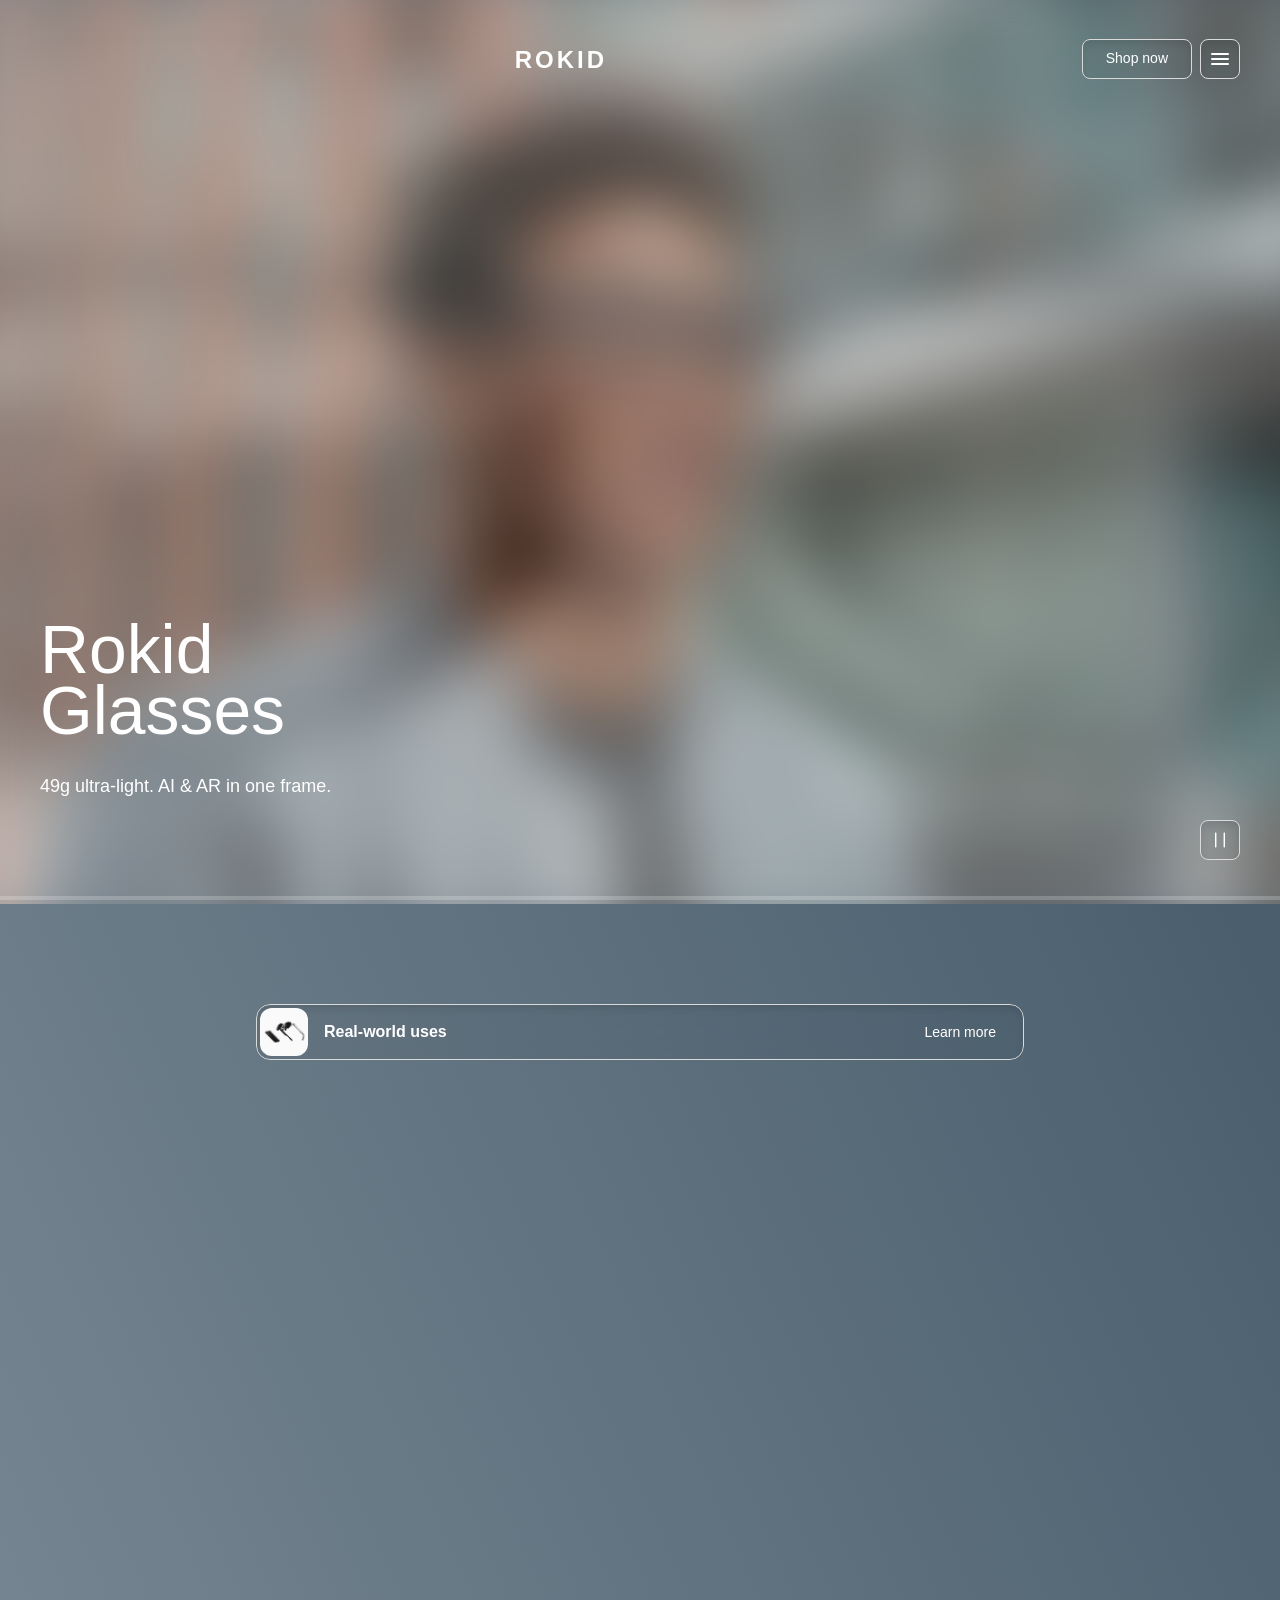
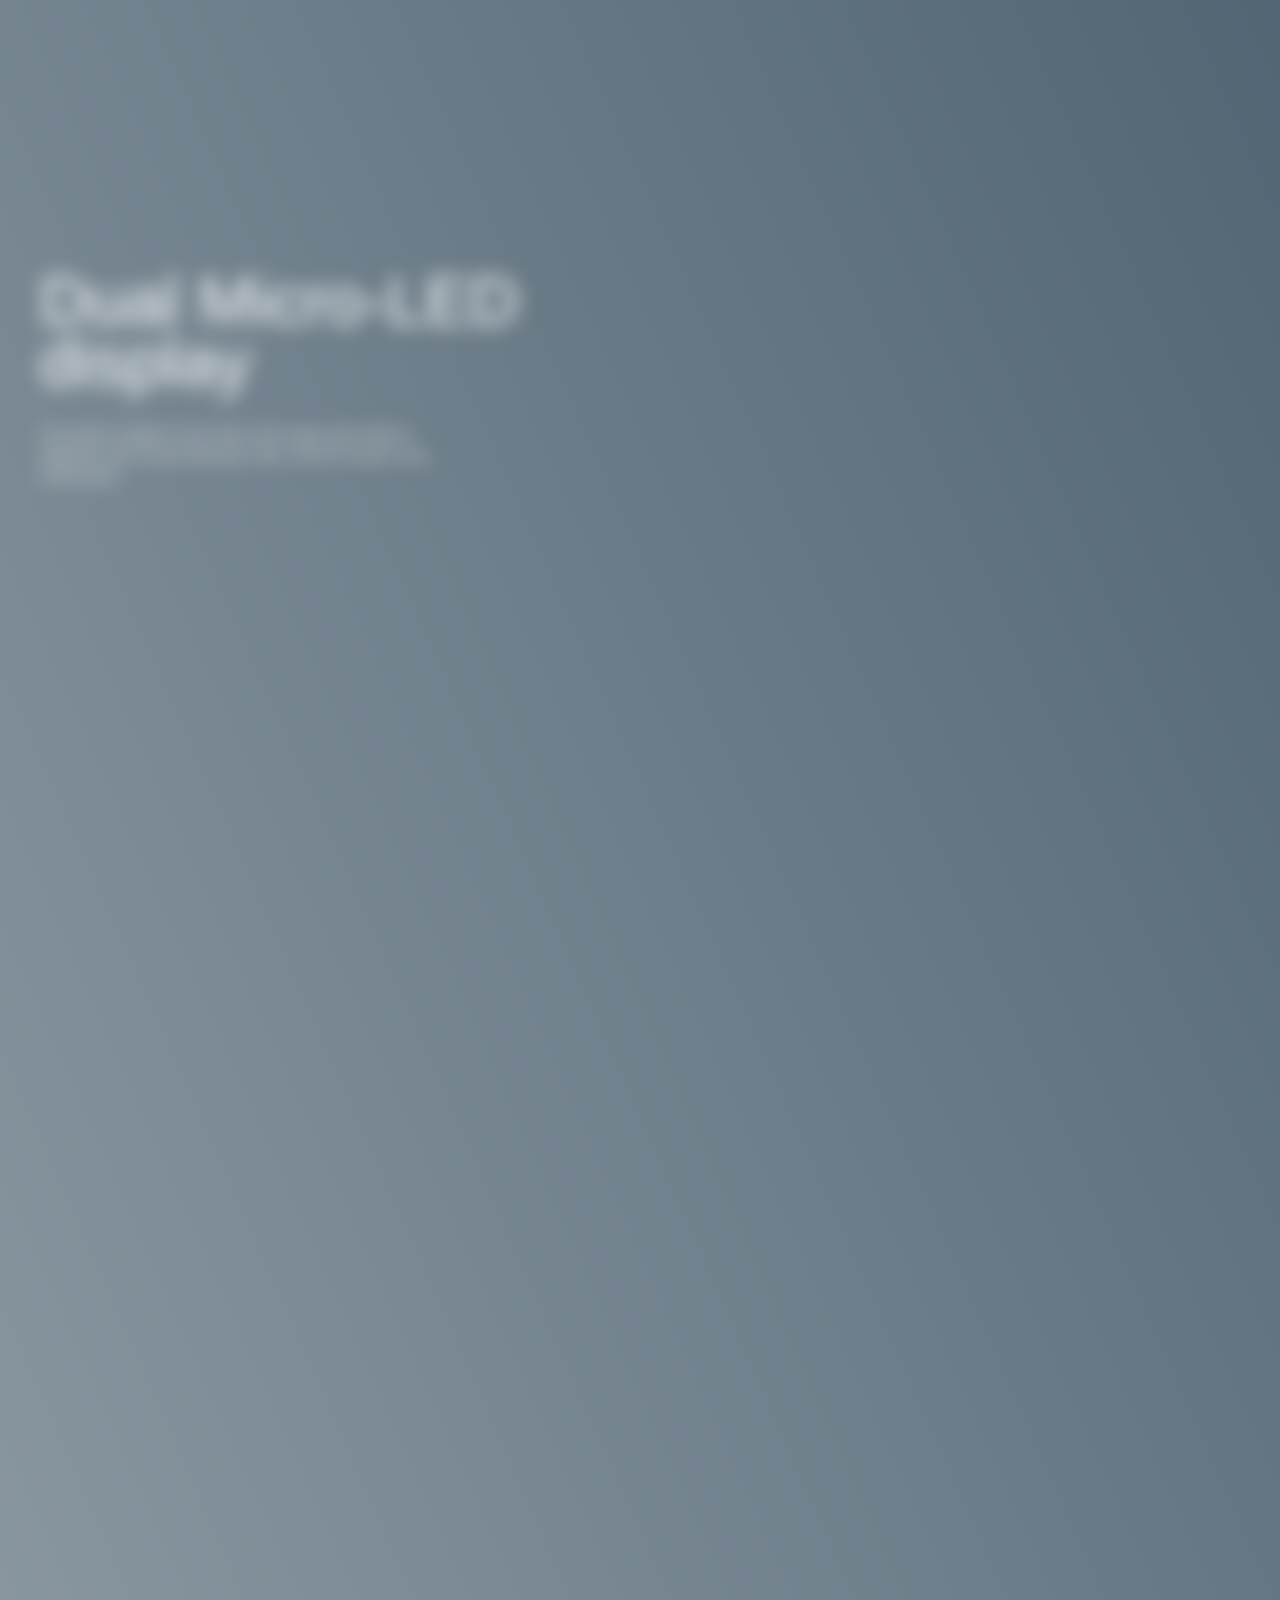
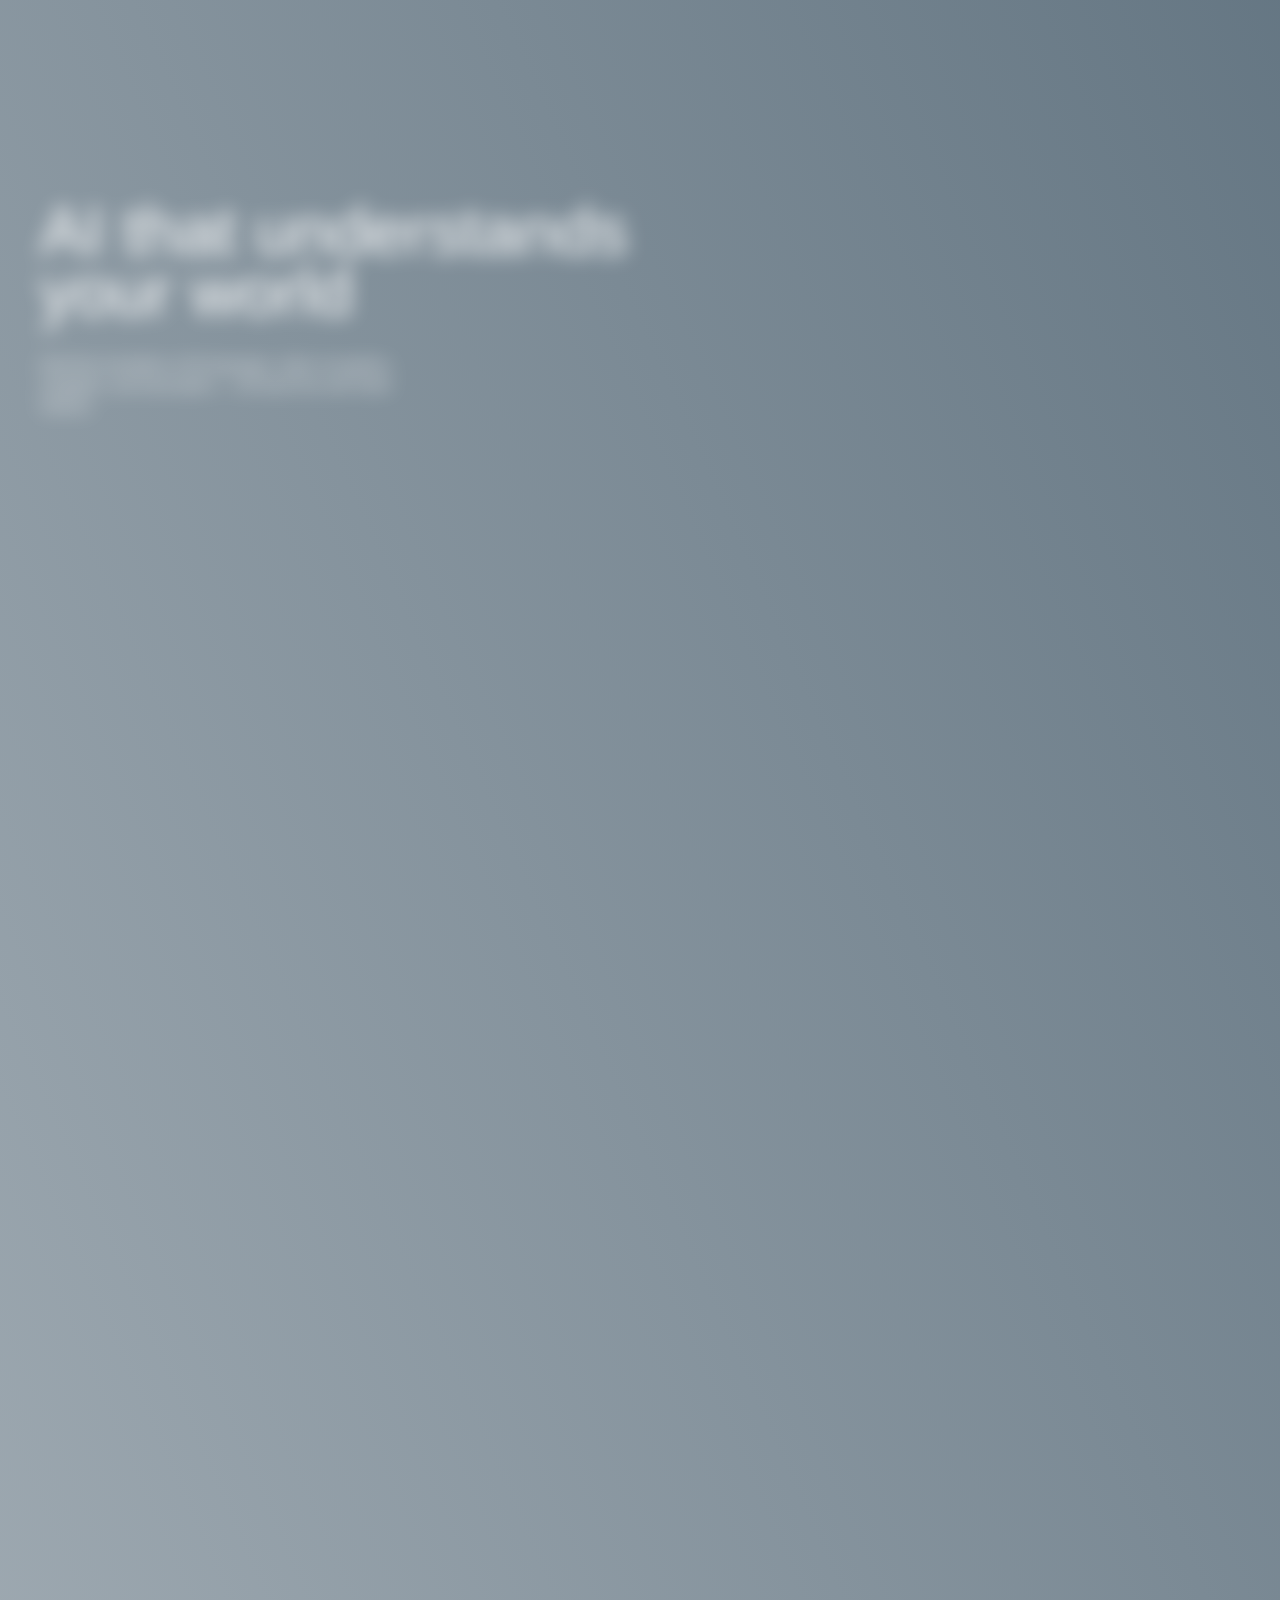
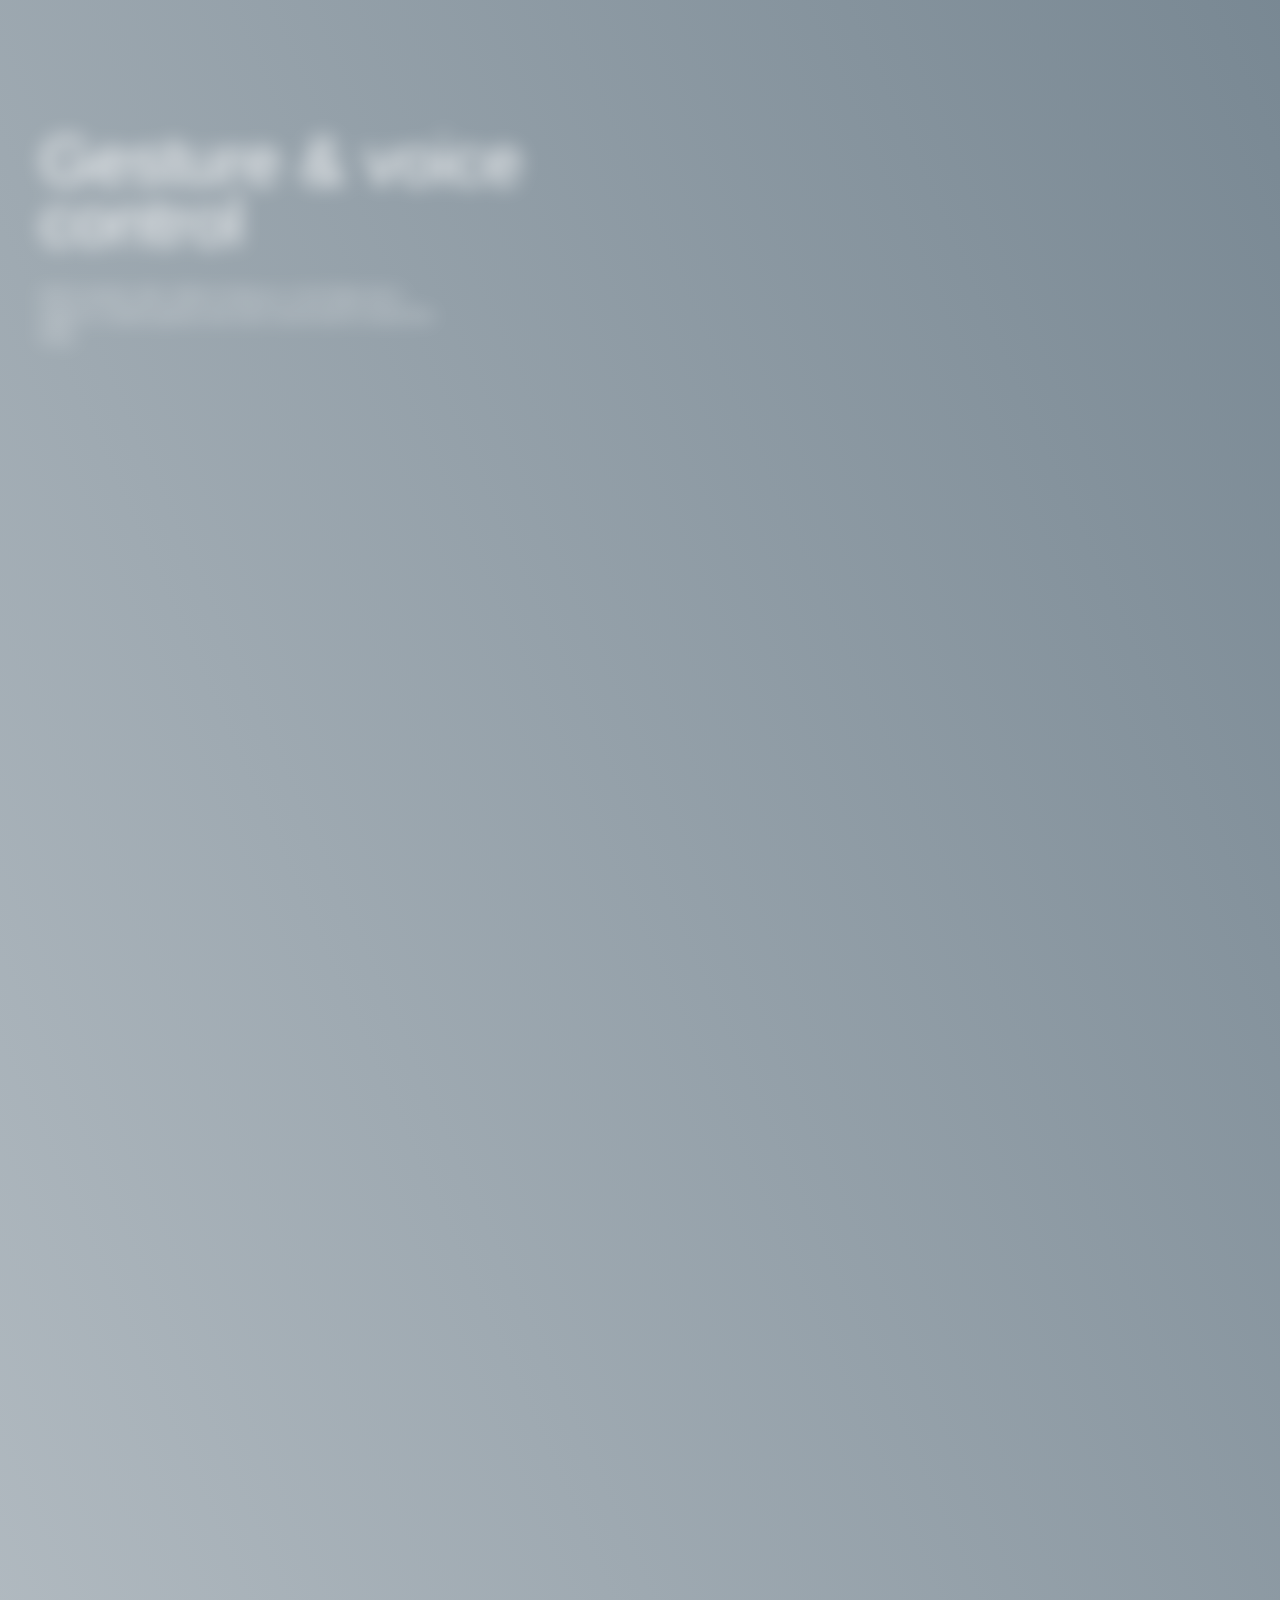
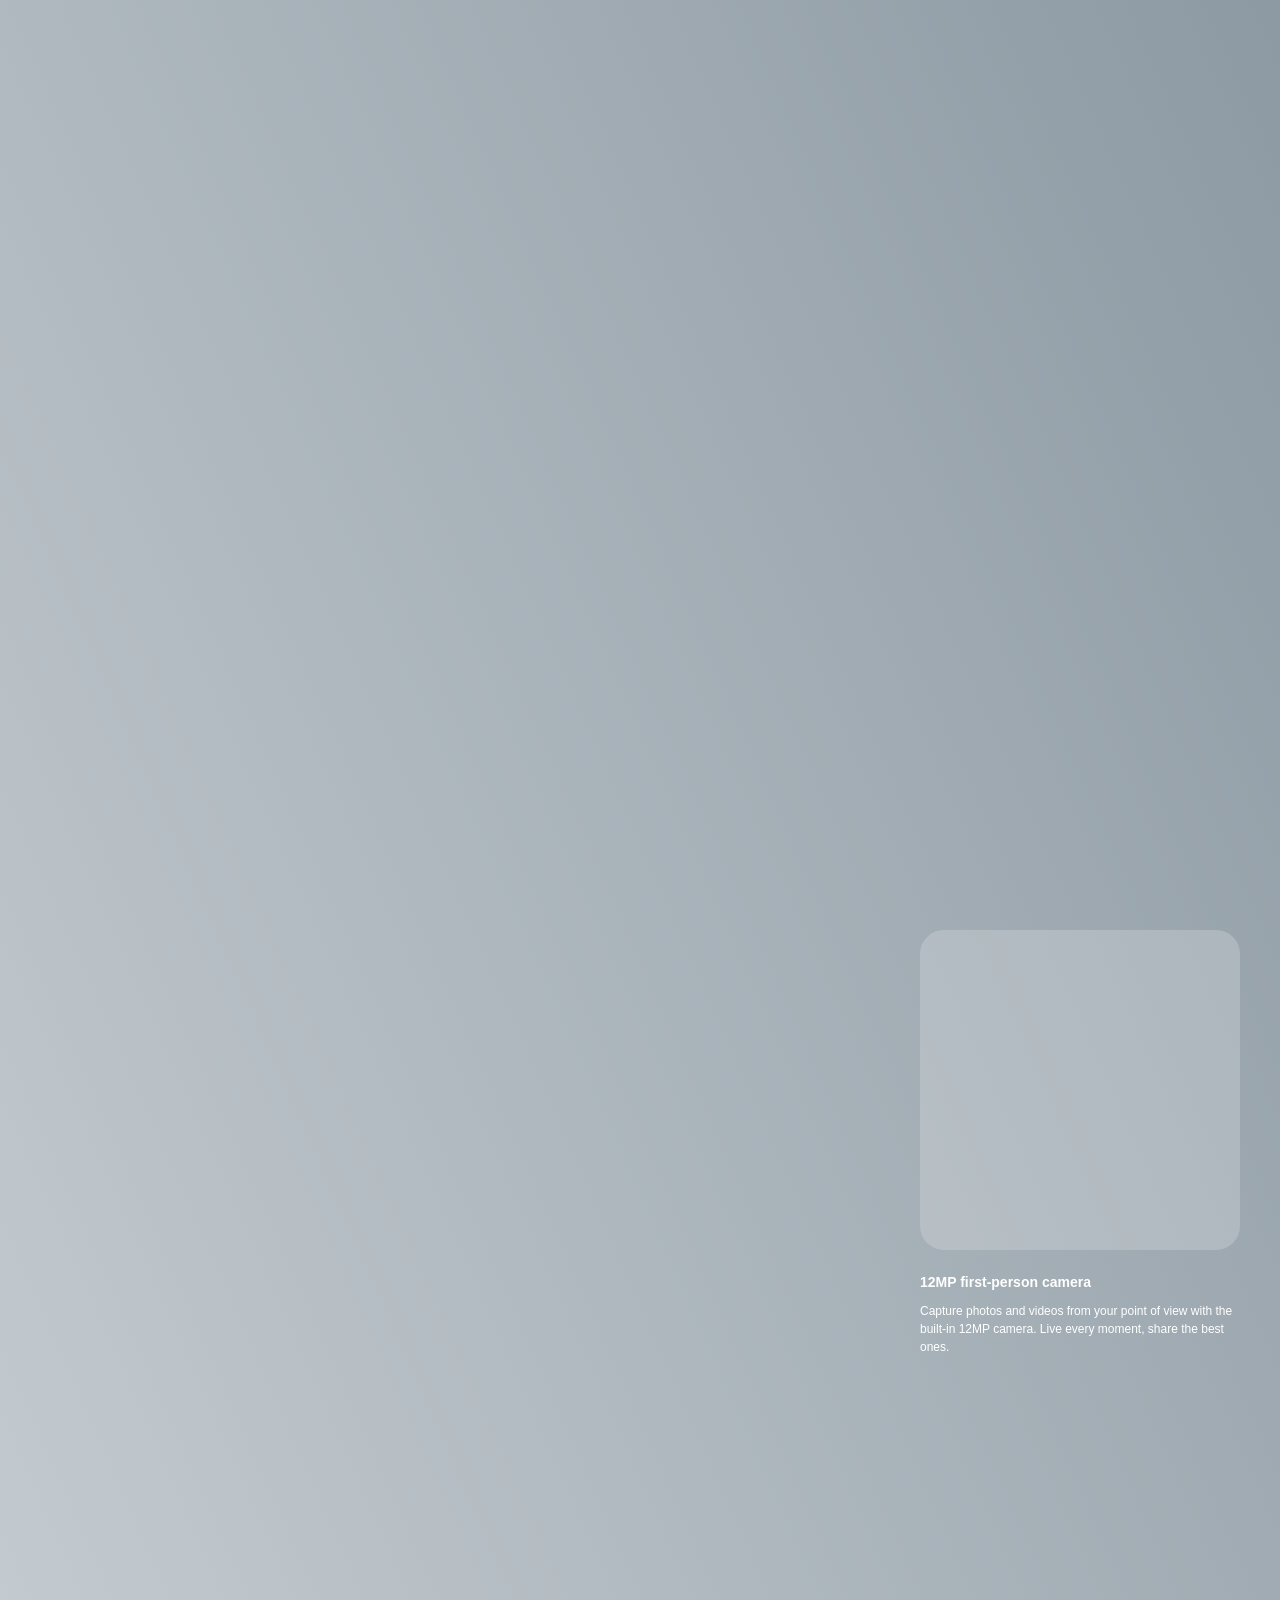
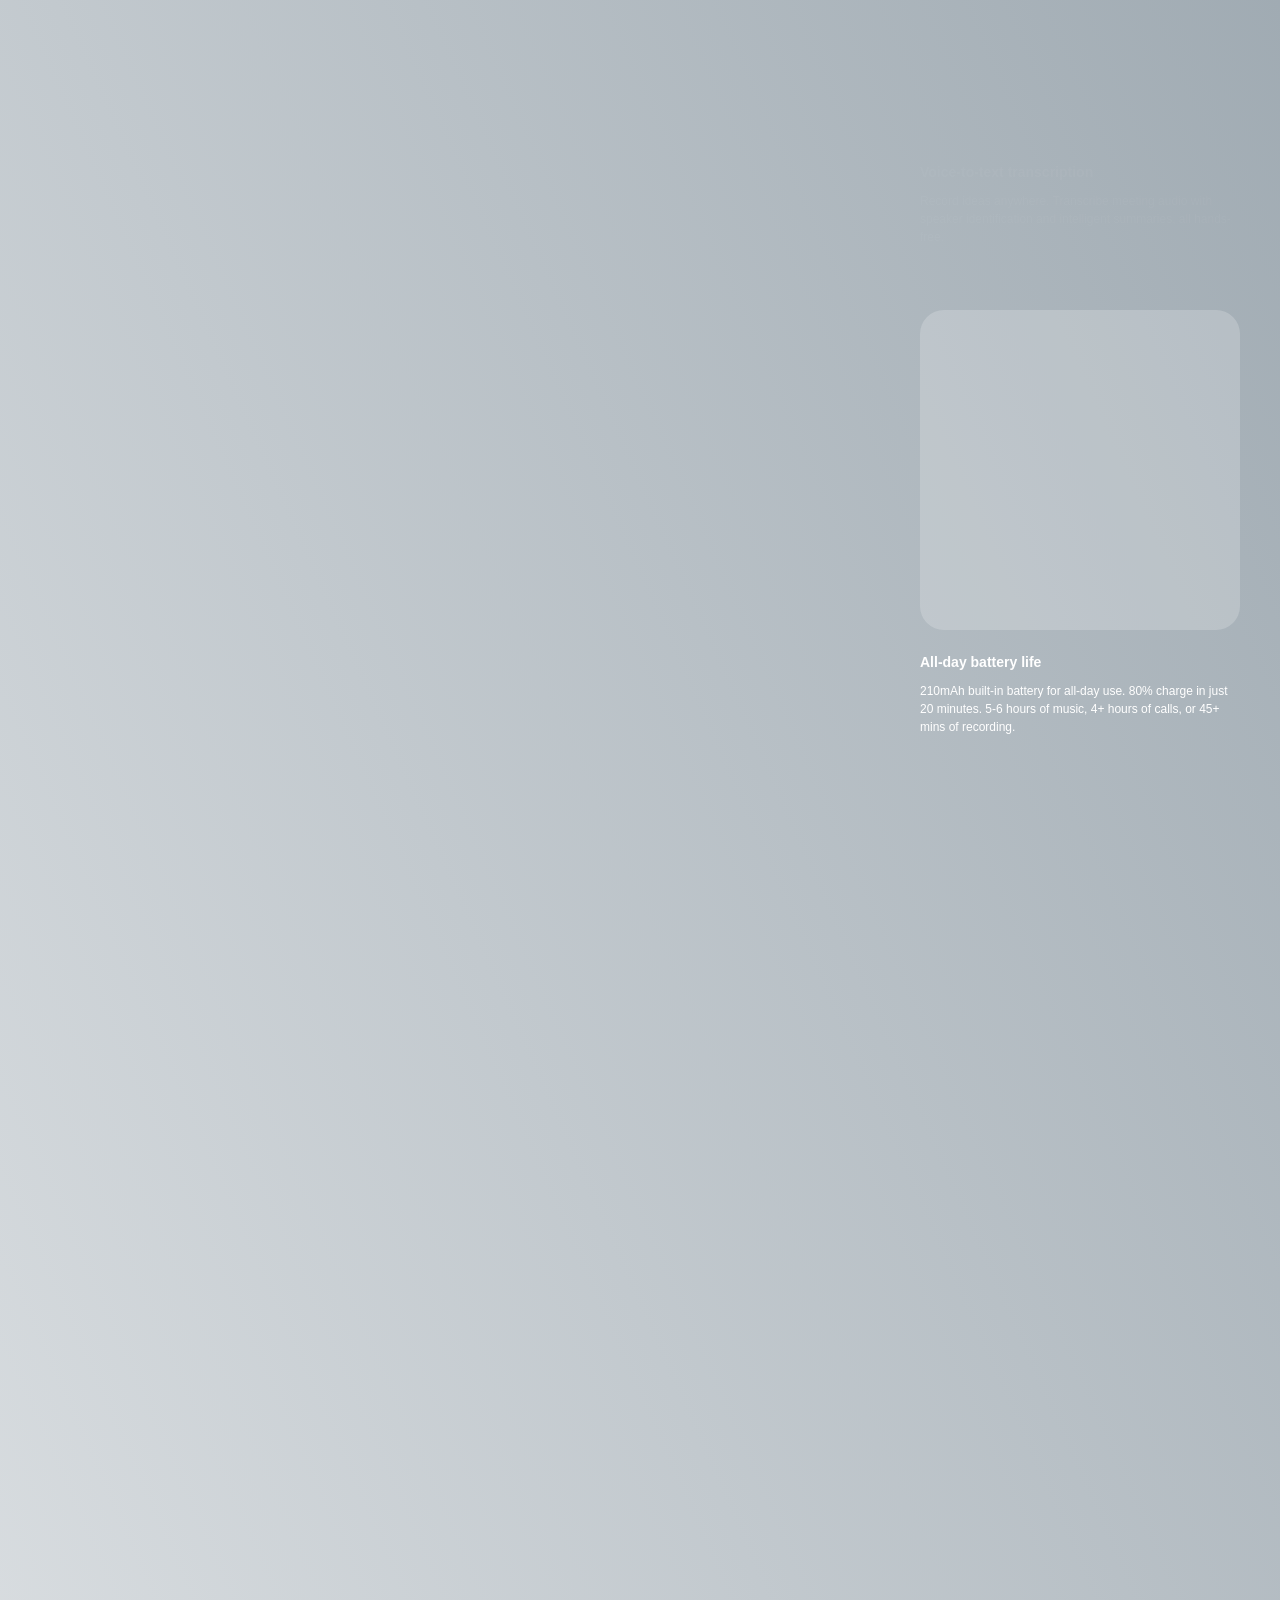
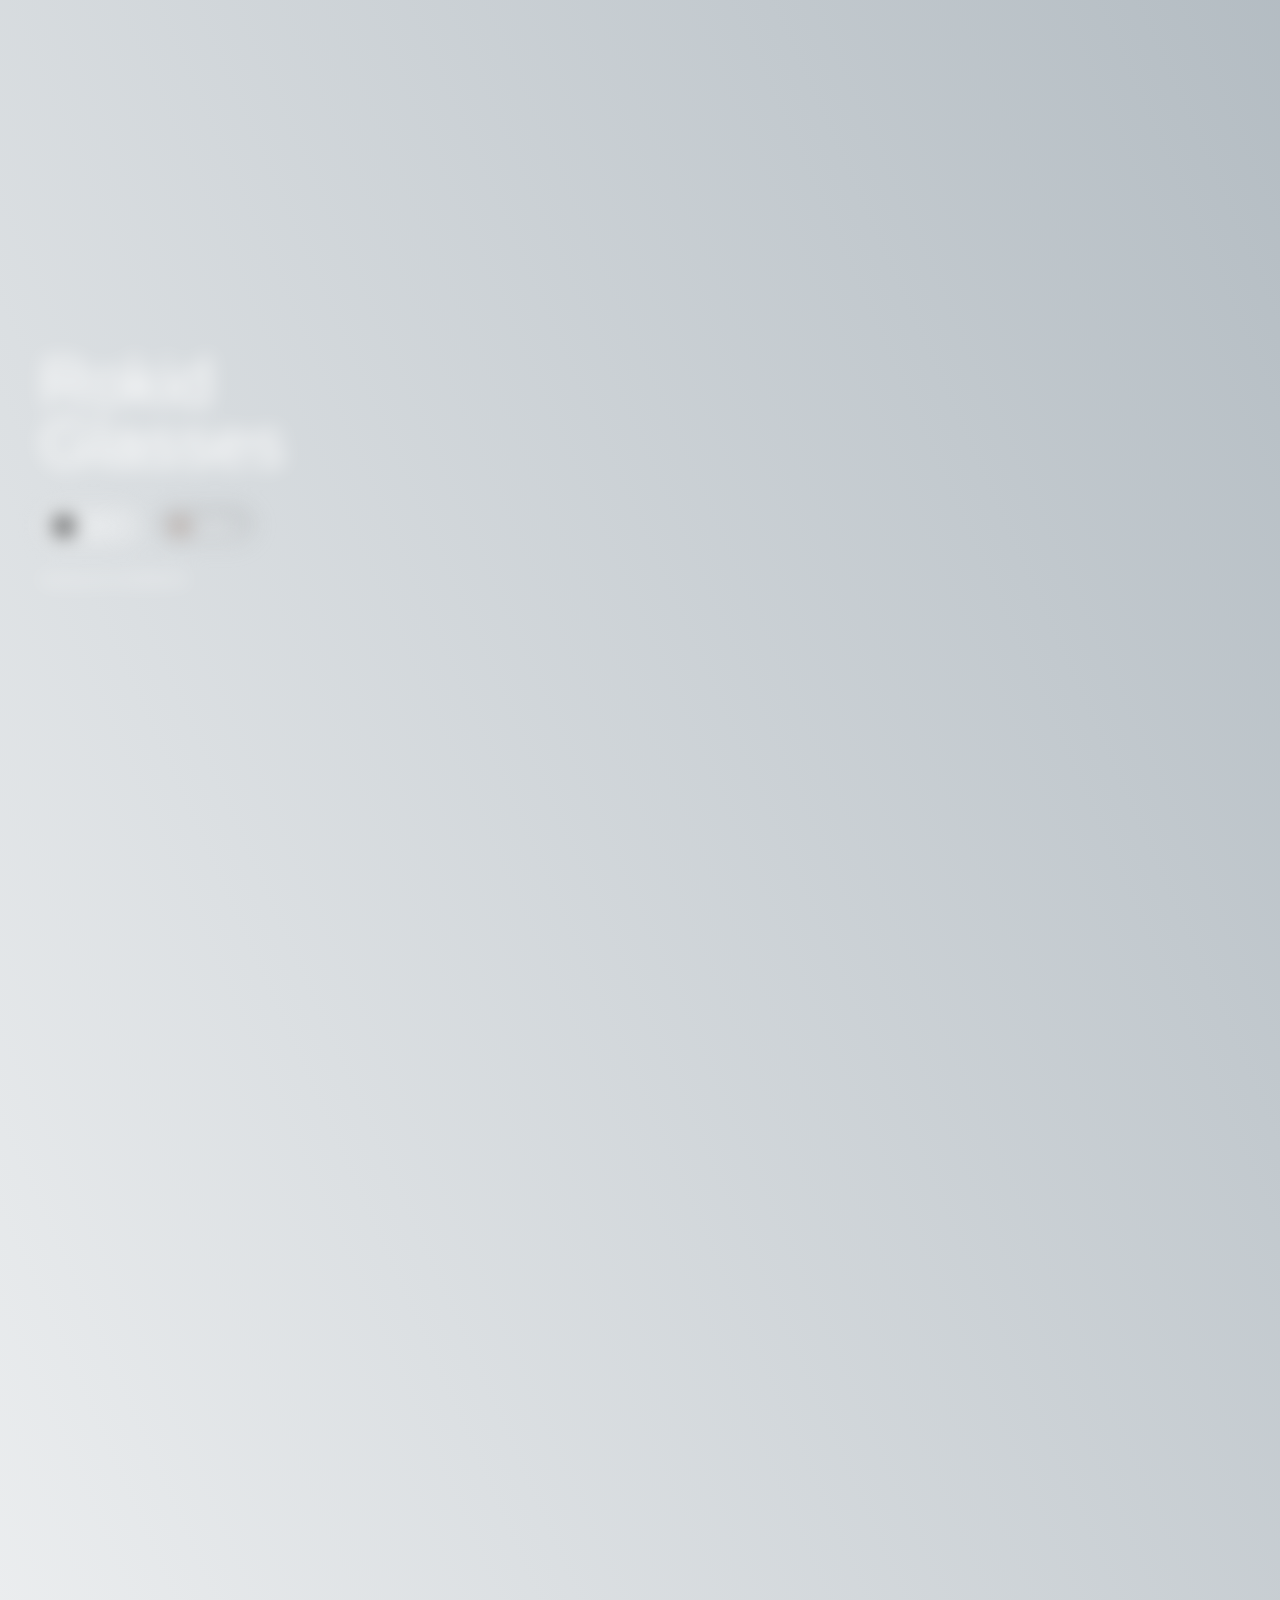
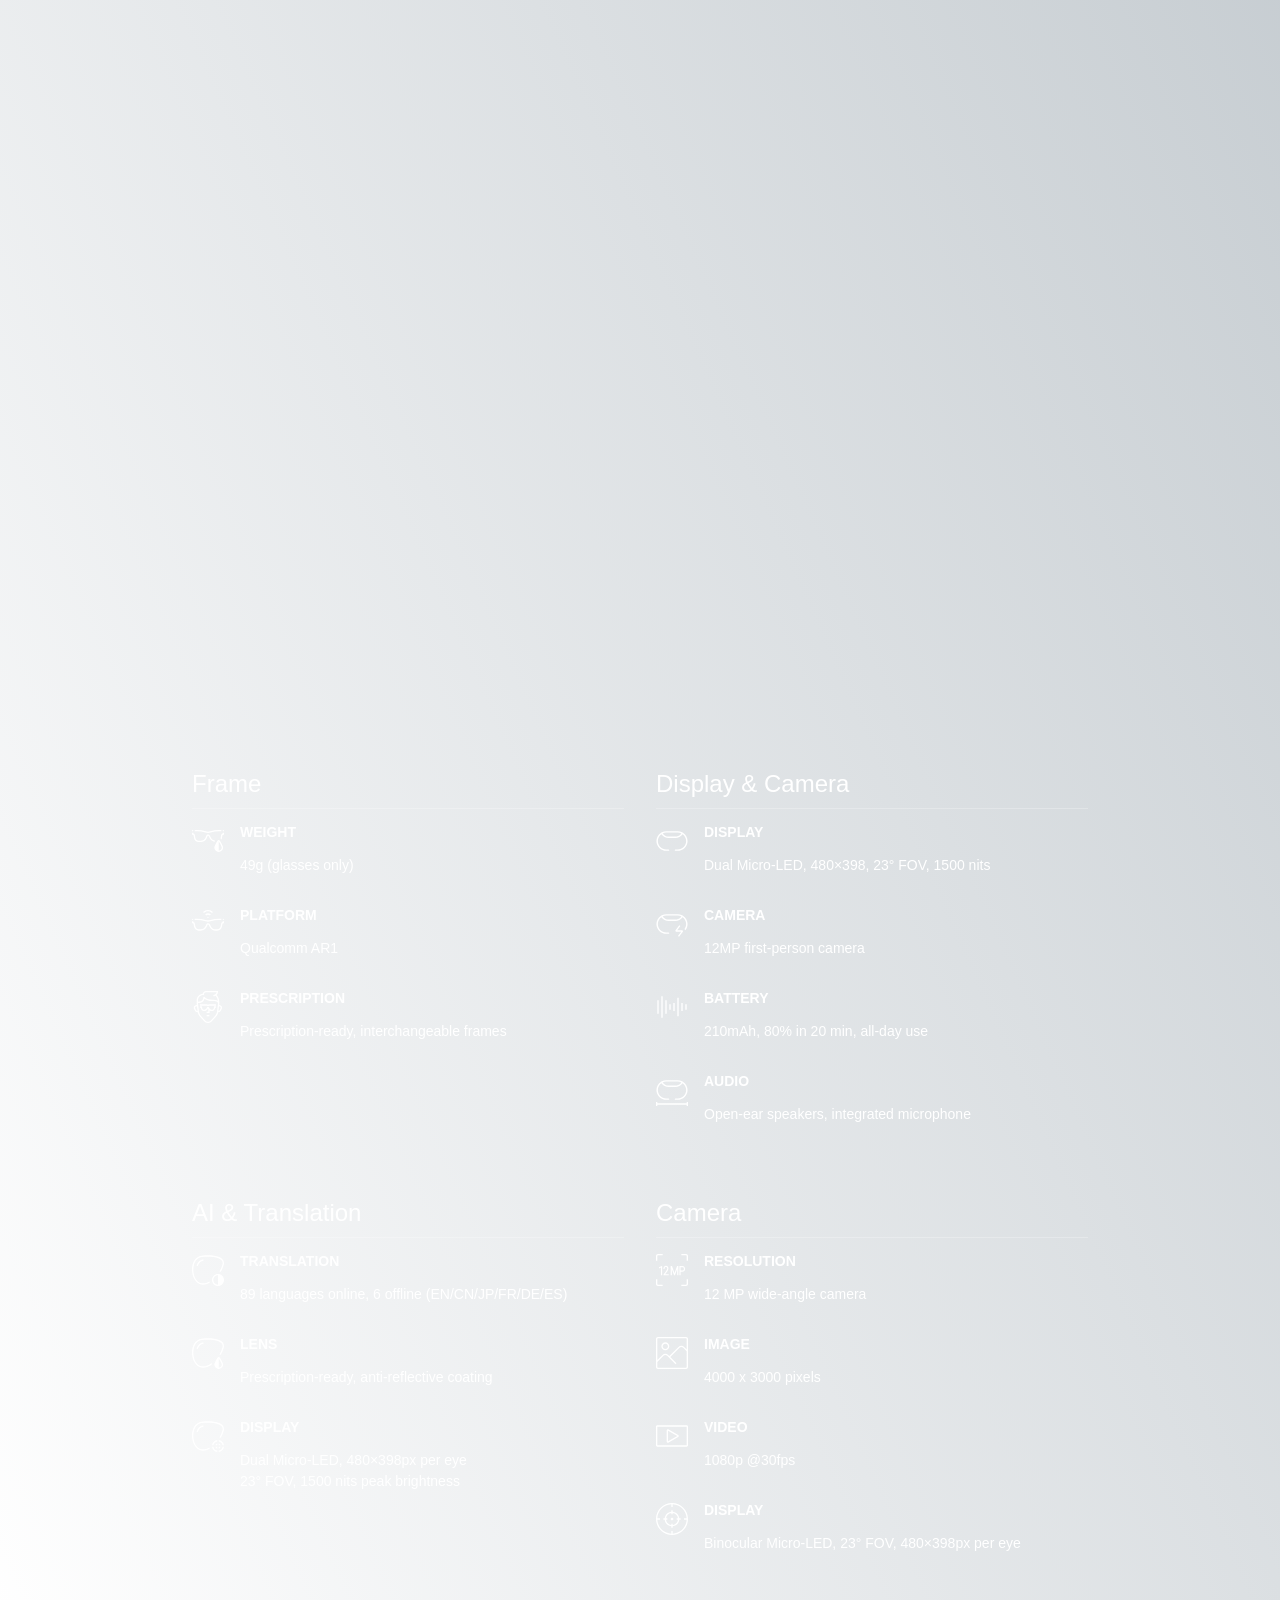
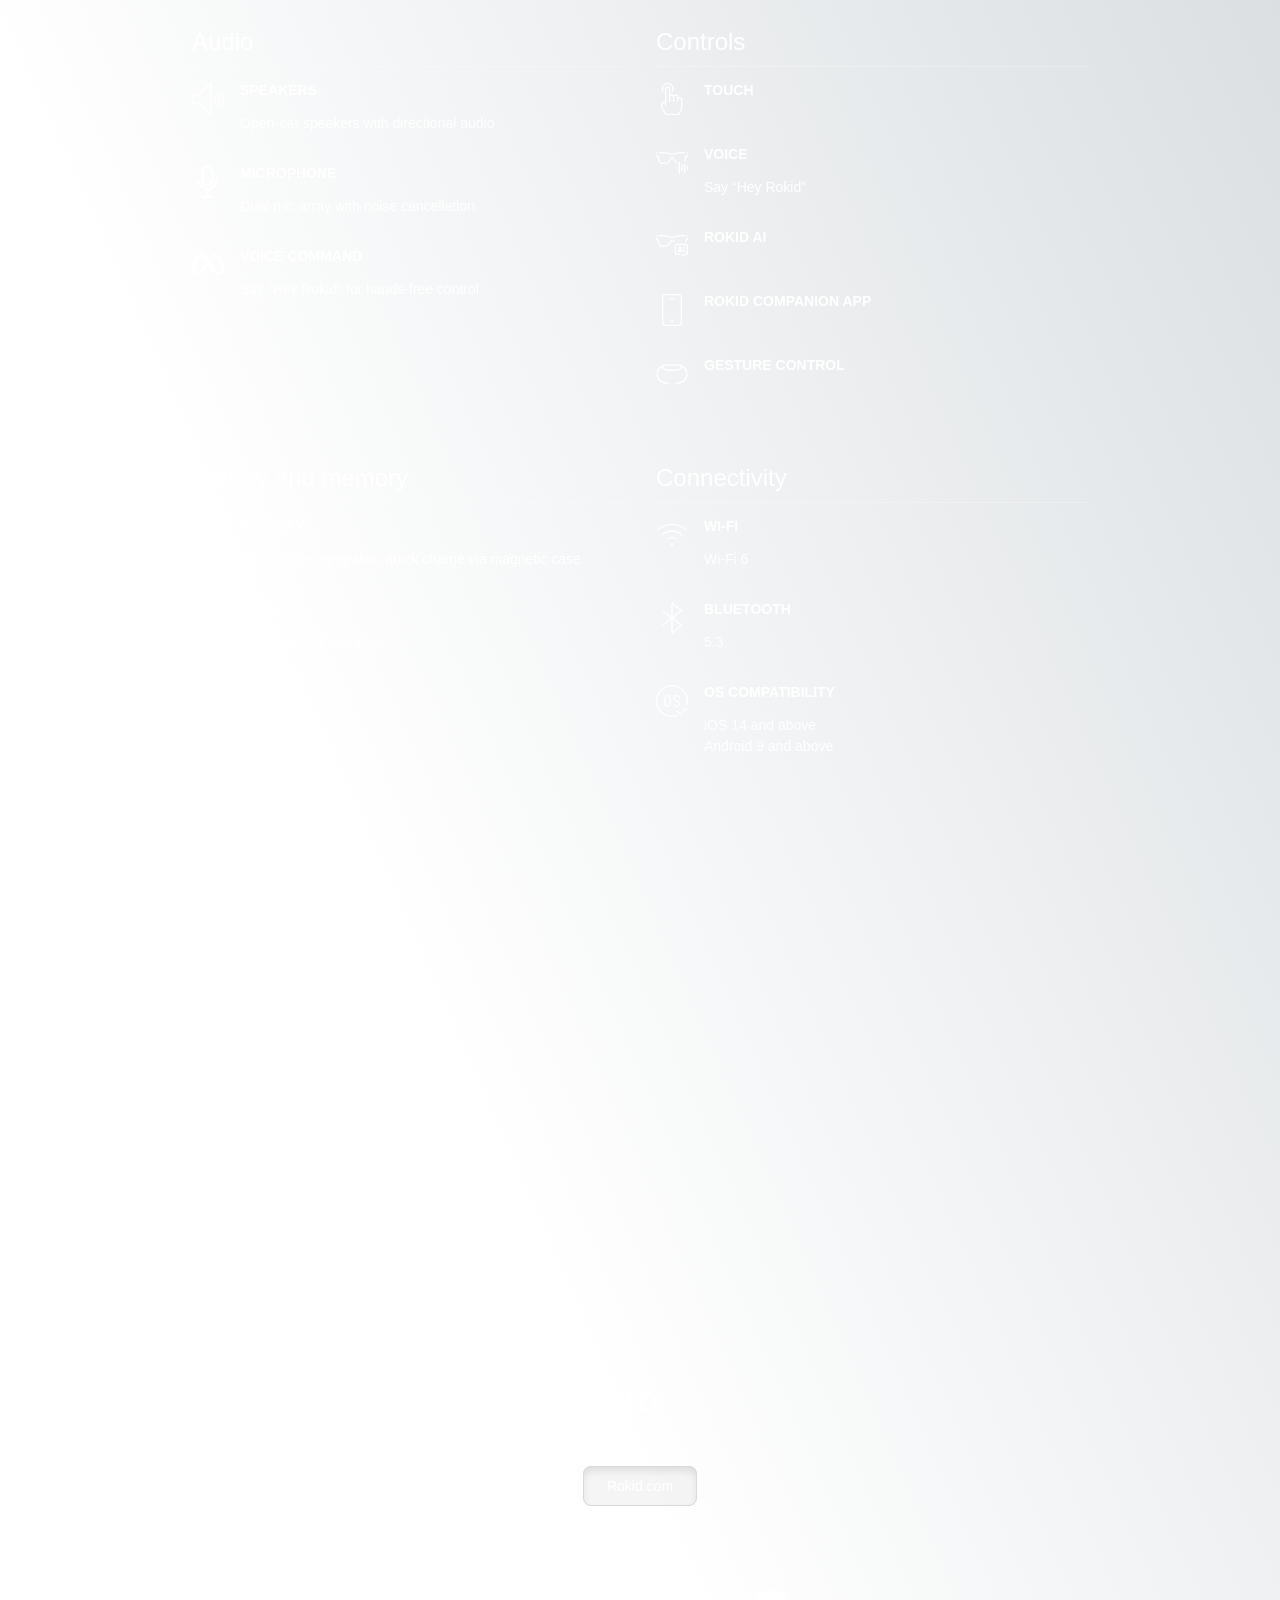
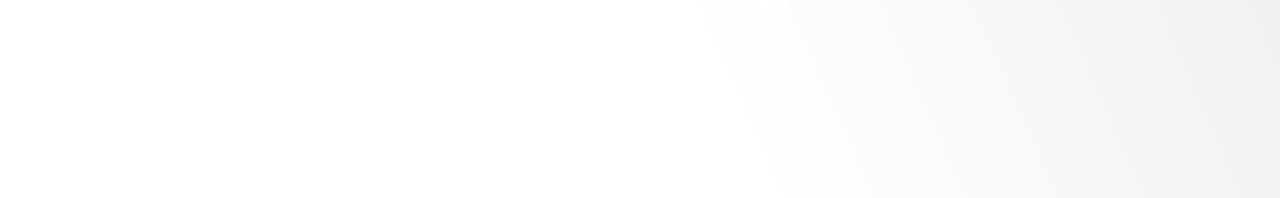
==== rokid.html @ 82d93ade "Initial deploy: Rokid Glasses landing page Co-Authored-By: Claude Opus 4.6 <noreply@anthropic.com>" ====
<!DOCTYPE html>
<html lang="en-us" style="--vh: 9.03px;" data-scroll-stop="false">
<head>
  <meta charset="UTF-8">
  <meta name="viewport" content="width=device-width, initial-scale=1">
  <title>Rokid Glasses | 49g Ultra-Light AI & AR Smart Glasses</title>
  <meta name="description" content="Discover Rokid Glasses — the world's lightest full-function AI & AR smart glasses at just 49g. Dual Micro-LED display, real-time translation, 12MP camera, and all-day battery life.">

  <link rel="preconnect" href="https://fonts.gstatic.com" crossorigin>

  <link rel="preload" as="font" type="font/woff2" href="https://fonts.gstatic.com/s/lato/v24/S6uyw4BMUTPHjx4wXg.woff2" crossorigin="anonymous">
  
  <link rel="stylesheet" href="main-DJPTxz22.css">
  
  <style>
    body { transition: opacity ease-in 0.2s; }
    body[unresolved] { opacity: 0; display: block; overflow: hidden; position: relative; }
    .split-line { display: block; }
    .split-word { display: inline-block; }
  </style>
</head>
<body>

        

    <main data-scroll="" data-scroll-id="main" data-loading="false">
      <!-- HEADER -->
      <header>
        <div class="nav__logo__container">
          <a href="https://global.rokid.com" aria-label="Rokid Homepage" data-tracking-id="Menu_Logo" data-tracking-description="Logo" data-tracked="" style="font-family:'Lato',sans-serif;font-weight:900;font-size:24px;color:#fff;text-decoration:none;letter-spacing:3px;">
            ROKID
          </a>
        </div>
      
        <div class="nav__menu_shop__container">
          <div class="nav__shop_now__container">
            <a class="cta external_link" href="https://global.rokid.com/products/rokid-glasses" aria-label="Shop now" data-tracking-id="Menu_CTA1" data-tracking-description="shop" data-tracked="">Shop now</a>
          </div>
          <div class="nav__menu__container">
            <button data-menu="true" data-tracking-id="Menu_Open" data-tracking-description="Open" class="nav__menu__button cta-button" aria-label="Menu" aria-expanded="false" data-tracked="">
              <span></span>
              <span></span>
              <span></span>
            </button>
            <div class="nav__menu__overlay" aria-hidden="true"></div>
            <nav id="nav__menu" aria-hidden="true" inert="">
              <ul>
        <li>
          <a href="#section-1" aria-label="Micro-LED Display" tabindex="-1" data-tracking-id="Menu_Micro-LED Display" data-tracking-description="Micro-LED Display" data-anchor="true" class="" data-tracked="">
            <div>
              <span class="nav__menu__img">
                <img  src="assets copy/icons/imgi_39_journey6 (1).png" alt="Micro-LED Display">
                <img class="nav__menu__skeleton" src="[data-uri]" aria-hidden="true">
              </span>
              <span class="nav__menu__text" aria-label="Micro-LED Display"><div aria-hidden="true" style="position: relative; display: block; text-align: start;">Micro-LED Display </div></span>
            </div>
          </a>
        </li>
      
        <li>
          <a href="#section-2" aria-label="AI Assistant" tabindex="-1" data-tracking-id="Menu_AI Assistant" data-tracking-description="AI Assistant" data-anchor="true" class="" data-tracked="">
            <div>
              <span class="nav__menu__img">
                <img  src="assets copy/icons/imgi_41_journey9_png_35c89eda-e377-433c-ada9-c81f0d32a9e8.webp" alt="AI Assistant">
                <img class="nav__menu__skeleton" src="[data-uri]" aria-hidden="true">
              </span>
              <span class="nav__menu__text" aria-label="AI Assistant"><div aria-hidden="true" style="position: relative; display: block; text-align: start;">AI Assistant </div></span>
            </div>
          </a>
        </li>
      
        <li>
          <a href="#section-3" aria-label="Gesture Control" tabindex="-1" data-tracking-id="Menu_Gesture Control" data-tracking-description="Gesture Control" data-anchor="true" class="" data-tracked="">
            <div>
              <span class="nav__menu__img">
                <img  src="assets copy/icons/imgi_65_08-_-M_375x.png" alt="Gesture Control">
                <img class="nav__menu__skeleton" src="[data-uri]" aria-hidden="true">
              </span>
              <span class="nav__menu__text" aria-label="Gesture Control"><div aria-hidden="true" style="position: relative; display: block; text-align: start;">Gesture Control </div></span>
            </div>
          </a>
        </li>
      
        <li>
          <a href="#section-4" aria-label="Real-world uses" tabindex="-1" data-tracking-id="Menu_Real-world uses" data-tracking-description="Real-world uses" data-anchor="true" class="" data-tracked="">
            <div>
              <span class="nav__menu__img">
                <img  src="assets copy/icons/imgi_69_01_953fc2a0-40e8-433d-8e89-bbded15e8545_420x.jpg" alt="Real-world uses">
                <img class="nav__menu__skeleton" src="[data-uri]" aria-hidden="true">
              </span>
              <span class="nav__menu__text" aria-label="Real-world uses"><div aria-hidden="true" style="position: relative; display: block; text-align: start;">Real-world uses </div></span>
            </div>
          </a>
        </li>
      
        <li>
          <a href="#prodSelector" aria-label="Product details" tabindex="-1" data-tracking-id="Menu_Product details" data-tracking-description="Product details" data-anchor="true" class="" data-tracked="">
            <div>
              <span class="nav__menu__img">
                <img  src="assets copy/icons/imgi_6_All_Day_Comfort_-_Mobile_24c59460-20e9-4ef5-aa74-fbad9482569d_600x600.jpg" alt="Product details">
                <img class="nav__menu__skeleton" src="[data-uri]" aria-hidden="true">
              </span>
              <span class="nav__menu__text" aria-label="Product details"><div aria-hidden="true" style="position: relative; display: block; text-align: start;">Product details </div></span>
            </div>
          </a>
        </li>
      </ul>
              <div class="nav__menu__cta_bottom">
                <a class="cta external_link bottom" href="https://global.rokid.com/products/rokid-glasses" aria-label="Shop now" data-tracking-id="Menu_CTA1" data-tracking-description="shop" data-tracked="">Shop now</a>
              </div>
            </nav>
            <div class="nav__menu__cta_back">
              <a class="cta external_link bottom" href="https://global.rokid.com" aria-label="Rokid Homepage" data-tracking-id="Menu_CTA1" data-tracking-description="book" data-tracked="">
                <svg width="16" height="16" fill="#fff">
                  <use xlink:href="#000_Arrow"></use>
                </svg>
                Back to Homepage</a>
            </div>
          </div>
        </div>
      </header>
      
      
      <template id="nav__menu__item"></template>
      <!-- HEADER -->
    
      <!-- GLOBAL PROGRESS -->
      <div id="global_progress__container" data-active="true">
        <span class="global_progress__bar" style="transform: scaleX(0.00247543);"></span>
      </div>
      <!-- GLOBAL PROGRESS -->
    
      <section id="hero" data-scroll="" data-scroll-id="hero" data-loading="false" style="opacity: 1;"><div class="container">
      <div class="video_container">
        <video data-src="assets copy/rokid.mp4" data-src-mob="assets copy/rokid.mp4" muted="" autoplay="" loop="" playsinline="" webkit-playsinline="" preload="auto" src="assets copy/rokid.mp4"></video>
        <div class="video_controls">
          <button class="cta-button" data-control="play-pause" data-tracking-id="VideoHero_Play" data-tracking-description="VideoHero" data-tracking-page-section="VideoHero" aria-label="pause video" data-playing="true" data-tracked="">
            <svg class="play" width="16" height="16">
              <use href="#35_Play"></use>
            </svg>
            <svg class="pause" width="20" height="20">
              <use href="#36_Pause"></use>
            </svg>
          </button>
        </div>
      </div>
    
      <div class="section__text__container" data-scroll="" data-scroll-id="text-hero" data-active="true" style="opacity: 1; filter: blur(0px);">
        <h1 class="main__title" aria-label="Rokid Glasses" style="visibility: visible;"><div class="split-line" aria-hidden="true" ><div class="split-word" aria-hidden="true" >Rokid</div> </div><div class="split-line" aria-hidden="true" > <div class="split-word" aria-hidden="true" >Glasses</div></div></h1>
        <p>49g ultra-light. AI & AR in one frame.</p>
      </div>
    </div>
    </section>
    
      <div class="section__container">
        <div class="img__background__container">
          <div class="canvas__wrap_wrap">
            <div class="canvas__wrap" data-loading="true"></div>
          </div>
        </div>
        <section id="section-1" class="section" data-scroll="" data-scroll-id="section-1"><div class="container" style="color: black">
      <div class="section__text__wrapper">
        <div class="section__text__container" data-scroll="" data-scroll-id="text-section-1" style="transform: translateY(0px); opacity: 1; filter: blur(0px);" data-active="false">
          <h2 class="main__title" aria-label="Dual Micro-LED display" style="visibility: visible;"><div class="split-line" aria-hidden="true" ><div class="split-word" aria-hidden="true" >Dual</div> <div class="split-word" aria-hidden="true" >Micro-LED</div> </div><div class="split-line" aria-hidden="true" > <div class="split-word" aria-hidden="true" >display</div> </div></h2>
          <p>The world's smallest 0.15cc Micro-LED engine with 1500-nit brightness and 10-level dimming. Clear, vivid AR visuals in any environment.</p>
        </div>
      </div>
    </div>
    </section>
        <section id="section-2" class="section" data-scroll="" data-scroll-id="section-2"><div class="container" style="color: black">
      <div class="section__text__wrapper">
        <div class="section__text__container" data-scroll="" data-scroll-id="text-section-2" style="transform: translateY(0px); opacity: 1; filter: blur(0px);" data-active="false">
          <h2 class="main__title" aria-label="AI that understands your world" style="visibility: visible;"><div class="split-line" aria-hidden="true" ><div class="split-word" aria-hidden="true" >AI</div> <div class="split-word" aria-hidden="true" >that</div> <div class="split-word" aria-hidden="true" >understands</div> </div><div class="split-line" aria-hidden="true" > <div class="split-word" aria-hidden="true" >your</div> <div class="split-word" aria-hidden="true" >world</div></div></h2>
          <p>Real-time translation of 89 languages, object recognition, navigation, and transcription — all hands-free with Rokid Glasses.</p>
        </div>
      </div>
    </div>
    </section>
        <section id="section-3" class="section" data-scroll="" data-scroll-id="section-3"><div class="container" style="color: black">
      <div class="section__text__wrapper">
        <div class="section__text__container" data-scroll="" data-scroll-id="text-section-3" style="transform: translateY(0px); opacity: 1; filter: blur(0px);" data-active="false">
          <h2 class="main__title" aria-label="Gesture and voice control" style="visibility: visible;"><div class="split-line" aria-hidden="true" ><div class="split-word" aria-hidden="true" >Gesture</div> <div class="split-word" aria-hidden="true" >&amp;</div> <div class="split-word" aria-hidden="true" >voice</div> </div><div class="split-line" aria-hidden="true" ><div class="split-word" aria-hidden="true" >control</div></div></h2>
          <p>Nod to answer calls, shake to hang up, or two-finger tap to trigger AI. Intuitive gesture and voice control built for hands-free living.</p>
        </div>
      </div>
    </div>
    </section>
        <section id="section-4" class="section section__uses" data-scroll="" data-scroll-id="section-4">
          <div class="container" style="color: black">
      <div class="section__text__wrapper">
        <div class="section__text__container" data-scroll="" data-scroll-id="text-section-4">
          <h2 class="main__title" aria-label="Redefining reality" style="visibility: visible;"><div class="split-line" aria-hidden="true" ><div class="split-word" aria-hidden="true" >Redefining</div> </div><div class="split-line" aria-hidden="true" ><div class="split-word" aria-hidden="true" >reality</div></div></h2>
          <p>At just 49g, Rokid Glasses combine a 12MP camera, dual AR display, open-ear audio, and AI assistant — all in one lightweight frame.</p>
        </div>
      </div>
    </div>
     <div class="uses__carousel" data-scroll="" data-scroll-id="uses-carousel">
      <ul>
        <li data-scroll="" data-scroll-id="uses-item-1">
          <div class="img__container">
            <picture>
              <source media="(max-width:767px)" srcset="[data-uri]">
              <img class="skeleton" src="[data-uri]" alt="" aria-hidden="true">
            </picture>
            <picture>
              <source media="(max-width:767px)" srcset="https://media.ray-ban.com/2025/MetaDisplay/LP/04_Uses/Cards/01_Uses_S.jpg?hyperbypass=ok">
              <img loading="lazy" src="https://media.ray-ban.com/2025/MetaDisplay/LP/04_Uses/Cards/01_Uses_XL.jpg?hyperbypass=ok" alt="map on display">
            </picture>
          </div>
          <div class="text__container">
            <div>Real-time translation</div>
            <p>Break language barriers instantly — translate 89 languages in real time, with subtitles displayed directly in your field of view.</p>
          </div>
        </li>
        <li data-scroll="" data-scroll-id="uses-item-2">
          <div class="img__container">
            <picture>
              <source media="(max-width:767px)" srcset="[data-uri]">
              <img class="skeleton" src="[data-uri]" alt="" aria-hidden="true">
            </picture>
            <picture>
              <source media="(max-width:767px)" srcset="https://media.ray-ban.com/2025/MetaDisplay/LP/04_Uses/Cards/02_Uses_S.jpg?hyperbypass=ok">
              <img loading="lazy" src="https://media.ray-ban.com/2025/MetaDisplay/LP/04_Uses/Cards/02_Uses_XL.jpg?hyperbypass=ok" alt="live translated text">
            </picture>
          </div>
          <div class="text__container">
            <div>12MP first-person camera</div>
            <p>Capture photos and videos from your point of view with the built-in 12MP camera. Live every moment, share the best ones.</p>
          </div>
        </li>
        <li data-scroll="" data-scroll-id="uses-item-3">
          <div class="img__container">
            <picture>
              <source media="(max-width:767px)" srcset="[data-uri]">
              <img class="skeleton" src="[data-uri]" alt="" aria-hidden="true">
            </picture>
            <picture>
              <source media="(max-width:767px)" srcset="https://media.ray-ban.com/2025/MetaDisplay/LP/04_Uses/Cards/03_Uses_S.jpg?hyperbypass=ok">
              <img src="https://media.ray-ban.com/2025/MetaDisplay/LP/04_Uses/Cards/03_Uses_XL.jpg?hyperbypass=ok" alt="messages on display">
            </picture>
          </div>
          <div class="text__container">
            <div>Voice-to-text transcription</div>
            <p>Record ideas anywhere. Transcribe meeting audio with speaker identification and intelligent summaries, all hands-free.</p>
          </div>
        </li>
        <li data-scroll="" data-scroll-id="uses-item-4">
          <div class="img__container">
            <picture>
              <source media="(max-width:767px)" srcset="[data-uri]">
              <img class="skeleton" src="[data-uri]" alt="" aria-hidden="true">
            </picture>
            <picture>
              <source media="(max-width:767px)" srcset="https://media.ray-ban.com/2025/MetaDisplay/LP/04_Uses/Cards/04_Uses_S.jpg?hyperbypass=ok">
              <img src="https://media.ray-ban.com/2025/MetaDisplay/LP/04_Uses/Cards/04_Uses_XL.jpg?hyperbypass=ok" alt="music on display">
            </picture>
          </div>
          <div class="text__container">
            <div>All-day battery life</div>
            <p>210mAh built-in battery for all-day use. 80% charge in just 20 minutes. 5-6 hours of music, 4+ hours of calls, or 45+ mins of recording.</p>
          </div>
        </li>
        <li class="space" aria-hidden="true"></li>
      </ul>
    </div>
    
        </section>
        <section id="prodSelector" class="section section__prod_selector" data-scroll="" data-scroll-id="prodSelector">
          <div class="container" style="color: black">
            <div class="section__text__wrapper">
              <div class="section__text__container" data-scroll="" data-scroll-id="text-prodSelector">
                <h2 class="main__title" aria-label="Rokid Glasses" style="visibility: visible;"><div class="split-line" aria-hidden="true" ><div class="split-word" aria-hidden="true" >Rokid</div> </div><div class="split-line" aria-hidden="true" ><div class="split-word" aria-hidden="true" >Glasses</div></div></h2>
                <div class="section__prodSelector">
                  <button class="cta dash" data-active="true" aria-label="Black" data-variant-id="black">
                    <span class="cta__color" style="color: rgba(0, 0, 0, 0.8)"></span>Black
                  </button>
                  <button class="cta dash" aria-label="Sand" data-variant-id="sand">
                    <span class="cta__color" style="color: #b9a9a1"></span>Sand
                  </button>
                </div>
                <p>Starting from $599</p>
              </div>
            </div>
          </div>
        </section>
        <section id="prodDetails" class="section section__prod_details" data-scroll="" data-scroll-id="prodDetails">
          <div class="container" style="color: black">
      <div class="section__text__wrapper">
        <div class="section__text__container" data-scroll="" data-scroll-id="text-prodDetails">
          <h2 class="main__title" aria-label="Product details" style="visibility: visible;"><div class="split-line" aria-hidden="true" ><div class="split-word" aria-hidden="true" >Product</div> <div class="split-word" aria-hidden="true" >details</div></div></h2>
          <p>49g ultra-light AI & AR smart glasses built on Qualcomm AR1 platform.</p>
        </div>
      </div>
    </div>
     <div class="prodDetailsTable__container">
      <!-- Product details table will be inserted here -->
    
      <div class="prodDetailsTable__section">
        <h3>Frame</h3>
        <ul>
          <li class="prodDetailsTable__item">
            <div class="prodDetailsTable__icon">
              <svg width="16" height="16">
                <use href="#01_Material"></use>
              </svg>
            </div>
            <div class="prodDetailsTable__content">
              <div>weight</div>
              <p>49g (glasses only)</p>
            </div>
          </li>
          <li class="prodDetailsTable__item">
            <div class="prodDetailsTable__icon">
              <svg width="16" height="16">
                <use href="#02_Weight"></use>
              </svg>
            </div>
            <div class="prodDetailsTable__content">
              <div>platform</div>
              <p>Qualcomm AR1</p>
            </div>
          </li>
          <li class="prodDetailsTable__item">
            <div class="prodDetailsTable__icon">
              <svg width="16" height="16">
                <use href="#03_Size"></use>
              </svg>
            </div>
            <div class="prodDetailsTable__content">
              <div>prescription</div>
              <p>Prescription-ready, interchangeable frames</p>
            </div>
          </li>
        </ul>
      </div>
      <div class="prodDetailsTable__section">
        <h3>Display & Camera</h3>
        <ul>
          <li class="prodDetailsTable__item">
            <div class="prodDetailsTable__icon">
              <svg width="16" height="16">
                <use href="#04_Tech"></use>
              </svg>
            </div>
            <div class="prodDetailsTable__content">
              <div>display</div>
              <p>Dual Micro-LED, 480×398, 23° FOV, 1500 nits</p>
            </div>
          </li>
          <li class="prodDetailsTable__item">
            <div class="prodDetailsTable__icon">
              <svg width="16" height="16">
                <use href="#05_Battery"></use>
              </svg>
            </div>
            <div class="prodDetailsTable__content">
              <div>camera</div>
              <p>12MP first-person camera</p>
            </div>
          </li>
          <li class="prodDetailsTable__item">
            <div class="prodDetailsTable__icon">
              <svg width="16" height="16">
                <use href="#06_Control"></use>
              </svg>
            </div>
            <div class="prodDetailsTable__content">
              <div>battery</div>
              <p>210mAh, 80% in 20 min, all-day use</p>
            </div>
          </li>
          <li class="prodDetailsTable__item">
            <div class="prodDetailsTable__icon">
              <svg width="16" height="16">
                <use href="#07_Size"></use>
              </svg>
            </div>
            <div class="prodDetailsTable__content">
              <div>audio</div>
              <p>Open-ear speakers, integrated microphone</p>
            </div>
          </li>
        </ul>
      </div>
      <div class="prodDetailsTable__section">
        <h3>AI & Translation</h3>
        <ul>
          <li class="prodDetailsTable__item">
            <div class="prodDetailsTable__icon">
              <svg width="16" height="16">
                <use href="#08_Treatment"></use>
              </svg>
            </div>
            <div class="prodDetailsTable__content">
              <div>translation</div>
              <p>89 languages online, 6 offline (EN/CN/JP/FR/DE/ES)</p>
            </div>
          </li>
          <li class="prodDetailsTable__item">
            <div class="prodDetailsTable__icon">
              <svg width="16" height="16">
                <use href="#09_Color"></use>
              </svg>
            </div>
            <div class="prodDetailsTable__content">
              <div>lens</div>
              <p>Prescription-ready, anti-reflective coating</p>
            </div>
          </li>
          <li class="prodDetailsTable__item">
            <div class="prodDetailsTable__icon">
              <svg width="16" height="16">
                <use href="#10_Display"></use>
              </svg>
            </div>
            <div class="prodDetailsTable__content">
              <div>display</div>
              <p>Dual Micro-LED, 480×398px per eye <br> 23° FOV, 1500 nits peak brightness</p>
            </div>
          </li>
        </ul>
      </div>
      <div class="prodDetailsTable__section">
        <h3>Camera</h3>
        <ul>
          <li class="prodDetailsTable__item">
            <div class="prodDetailsTable__icon">
              <svg width="16" height="16">
                <use href="#11_Resolution"></use>
              </svg>
            </div>
            <div class="prodDetailsTable__content">
              <div>resolution</div>
              <p>12 MP wide-angle camera</p>
            </div>
          </li>
          <li class="prodDetailsTable__item">
            <div class="prodDetailsTable__icon">
              <svg width="16" height="16">
                <use href="#12_Image"></use>
              </svg>
            </div>
            <div class="prodDetailsTable__content">
              <div>image</div>
              <p>4000 x 3000 pixels</p>
            </div>
          </li>
          <li class="prodDetailsTable__item">
            <div class="prodDetailsTable__icon">
              <svg width="16" height="16">
                <use href="#13_Video"></use>
              </svg>
            </div>
            <div class="prodDetailsTable__content">
              <div>video</div>
              <p>1080p @30fps</p>
            </div>
          </li>
          <li class="prodDetailsTable__item">
            <div class="prodDetailsTable__icon">
              <svg width="16" height="16">
                <use href="#14_Display"></use>
              </svg>
            </div>
            <div class="prodDetailsTable__content">
              <div>display</div>
              <p>Binocular Micro-LED, 23° FOV, 480×398px per eye</p>
            </div>
          </li>
        </ul>
      </div>
      <div class="prodDetailsTable__section">
        <h3>Audio</h3>
        <ul>
          <li class="prodDetailsTable__item">
            <div class="prodDetailsTable__icon">
              <svg width="16" height="16">
                <use href="#15_Speaker"></use>
              </svg>
            </div>
            <div class="prodDetailsTable__content">
              <div>speakers</div>
              <p>Open-ear speakers with directional audio</p>
            </div>
          </li>
          <li class="prodDetailsTable__item">
            <div class="prodDetailsTable__icon">
              <svg width="16" height="16">
                <use href="#16_Microphone"></use>
              </svg>
            </div>
            <div class="prodDetailsTable__content">
              <div>microphone</div>
              <p>Dual-mic array with noise cancellation</p>
            </div>
          </li>
          <li class="prodDetailsTable__item">
            <div class="prodDetailsTable__icon">
              <svg width="16" height="16">
                <use href="#17_Voice"></use>
              </svg>
            </div>
            <div class="prodDetailsTable__content">
              <div>voice command</div>
              <p>Say “Hey Rokid” for hands-free control</p>
            </div>
          </li>
        </ul>
      </div>
      <div class="prodDetailsTable__section">
        <h3>Controls</h3>
        <ul>
          <li class="prodDetailsTable__item">
            <div class="prodDetailsTable__icon">
              <svg width="16" height="16">
                <use href="#18_Touch"></use>
              </svg>
            </div>
            <div class="prodDetailsTable__content">
              <div>touch</div>
              <p></p>
            </div>
          </li>
          <li class="prodDetailsTable__item">
            <div class="prodDetailsTable__icon">
              <svg width="16" height="16">
                <use href="#19_Voice"></use>
              </svg>
            </div>
            <div class="prodDetailsTable__content">
              <div>voice</div>
              <p>Say “Hey Rokid”</p>
            </div>
          </li>
          <li class="prodDetailsTable__item">
            <div class="prodDetailsTable__icon">
              <svg width="16" height="16">
                <use href="#20_Meta"></use>
              </svg>
            </div>
            <div class="prodDetailsTable__content">
              <div>Rokid AI</div>
              <p></p>
            </div>
          </li>
          <li class="prodDetailsTable__item">
            <div class="prodDetailsTable__icon">
              <svg width="16" height="16">
                <use href="#21_App"></use>
              </svg>
            </div>
            <div class="prodDetailsTable__content">
              <div>Rokid companion app</div>
              <p></p>
            </div>
          </li>
          <li class="prodDetailsTable__item">
            <div class="prodDetailsTable__icon">
              <svg width="16" height="16">
                <use href="#22_Band"></use>
              </svg>
            </div>
            <div class="prodDetailsTable__content">
              <div>gesture control</div>
              <p></p>
            </div>
          </li>
        </ul>
      </div>
      <div class="prodDetailsTable__section">
        <h3>Battery and memory</h3>
        <ul>
          <li class="prodDetailsTable__item">
            <div class="prodDetailsTable__icon">
              <svg width="16" height="16">
                <use href="#23_Battery"></use>
              </svg>
            </div>
            <div class="prodDetailsTable__content">
              <div>battery</div>
              <p>210mAh rechargeable, quick charge via magnetic case</p>
            </div>
          </li>
          <li class="prodDetailsTable__item">
            <div class="prodDetailsTable__icon">
              <svg width="16" height="16">
                <use href="#24_Memory"></use>
              </svg>
            </div>
            <div class="prodDetailsTable__content">
              <div>memory</div>
              <p>32 GB onboard storage</p>
            </div>
          </li>
        </ul>
      </div>
      <div class="prodDetailsTable__section">
        <h3>Connectivity</h3>
        <ul>
          <li class="prodDetailsTable__item">
            <div class="prodDetailsTable__icon">
              <svg width="16" height="16">
                <use href="#25_Wifi"></use>
              </svg>
            </div>
            <div class="prodDetailsTable__content">
              <div>wi-fi</div>
              <p>Wi-Fi 6</p>
            </div>
          </li>
          <li class="prodDetailsTable__item">
            <div class="prodDetailsTable__icon">
              <svg width="16" height="16">
                <use href="#26_Bluetooth"></use>
              </svg>
            </div>
            <div class="prodDetailsTable__content">
              <div>bluetooth</div>
              <p>5.3</p>
            </div>
          </li>
          <li class="prodDetailsTable__item">
            <div class="prodDetailsTable__icon">
              <svg width="16" height="16">
                <use href="#27_OS"></use>
              </svg>
            </div>
            <div class="prodDetailsTable__content">
              <div>os compatibility</div>
              <p>iOS 14 and above <br> Android 9 and above</p>
            </div>
          </li>
        </ul>
      </div>
      <div class="prodDetailsTable__section">
        <h3>In the box</h3>
        <ul>
          <li class="prodDetailsTable__item">
            <div class="prodDetailsTable__icon">
              <svg width="16" height="16">
                <use href="#28_Case"></use>
              </svg>
            </div>
            <div class="prodDetailsTable__content">
              <div>charging case</div>
              <p></p>
            </div>
          </li>
          <li class="prodDetailsTable__item">
            <div class="prodDetailsTable__icon">
              <svg width="16" height="16">
                <use href="#29_Cloth"></use>
              </svg>
            </div>
            <div class="prodDetailsTable__content">
              <div>cleaning cloth</div>
              <p></p>
            </div>
          </li>
          <li class="prodDetailsTable__item">
            <div class="prodDetailsTable__icon">
              <svg width="16" height="16">
                <use href="#30_Guide"></use>
              </svg>
            </div>
            <div class="prodDetailsTable__content">
              <div>quick start guide</div>
              <p></p>
            </div>
          </li>
          <li class="prodDetailsTable__item">
            <div class="prodDetailsTable__icon">
              <svg width="16" height="16">
                <use href="#31_Safety"></use>
              </svg>
            </div>
            <div class="prodDetailsTable__content">
              <div>safety &amp; warranty guide</div>
              <p></p>
            </div>
          </li>
          <li class="prodDetailsTable__item">
            <div class="prodDetailsTable__icon">
              <svg width="16" height="16">
                <use href="#32_Cable"></use>
              </svg>
            </div>
            <div class="prodDetailsTable__content">
              <div>usb-c cable</div>
              <p></p>
            </div>
          </li>
        </ul>
      </div>
    </div>
    
        </section>
        <div id="details__widget" data-active="true">
      <div class="details__widget__container">
        <button id="details__widget__btn" class="details__widget__title" aria-label="Micro-LED Display learn more" aria-expanded="false" data-tracking-id="DetailsWidget_Open" data-tracking-description="Gesture Control" data-tracked="">
          <div>
            <div class="img__container">
      <div class="img__wrap" data-section="section-1" data-index="0">
        <img src="assets copy/icons/imgi_39_journey6 (1).png" alt="Micro-LED Display">
      </div>

      <div class="img__wrap" data-section="section-2" data-index="1">
        <img src="assets copy/icons/imgi_41_journey9_png_35c89eda-e377-433c-ada9-c81f0d32a9e8.webp" alt="AI Assistant">
      </div>

      <div class="img__wrap" data-section="section-3" data-index="2">
        <img src="assets copy/icons/imgi_65_08-_-M_375x.png" alt="Gesture Control">
      </div>

      <div class="img__wrap" data-section="section-4" data-index="3">
        <img src="assets copy/icons/imgi_69_01_953fc2a0-40e8-433d-8e89-bbded15e8545_420x.jpg" alt="Real-world uses">
      </div>
    </div>
            <div class="title__container">
      <h3 data-section="section-1" data-index="0" aria-hidden="false" class="active">Micro-LED Display</h3>

      <h3 data-section="section-2" data-index="1" aria-hidden="true" class="">AI Assistant</h3>

      <h3 data-section="section-3" data-index="2" aria-hidden="true" class="">Gesture Control</h3>

      <h3 data-section="section-4" data-index="3" aria-hidden="true">Real-world uses</h3>
    </div>
          </div>
          <span>
            <span class="details__learn_more">Learn more</span>
            <span class="details__close" aria-hidden="true">Close</span>
          </span>
        </button>
        <div class="details__widget__content" aria-modal="true" role="dialog" aria-label="modal" aria-hidden="true" inert="">
          <ul data-lenis-prevent="">
      <li>
        <h4>Dual Micro-LED display</h4>
        <p>See clearly, stay connected</p>
        <div class="asset__container">
          <img class="skeleton" src="[data-uri]" alt="" aria-hidden="true">

      <div class="img__container">
        <img src="assets copy/icons/imgi_6_All_Day_Comfort_-_Mobile_24c59460-20e9-4ef5-aa74-fbad9482569d_600x600.jpg" alt="Rokid Display">
      </div>

        </div>
        <p>Experience information in a new way with Rokid’s dual Micro-LED display engine. With 480×398 pixels per eye and 1500 nits peak brightness, the binocular display delivers crisp, full-color content across a 23° field of view. View translations, notifications, navigation, and more — right in your line of sight, visible only to you.</p>
      </li>

      <li>
        <h4>AI that understands your world</h4>
        <p>89-language real-time translation</p>
        <div class="asset__container">
          <img class="skeleton" src="[data-uri]" alt="" aria-hidden="true">

      <div class="img__container">
        <img src="assets copy/icons/imgi_69_01_953fc2a0-40e8-433d-8e89-bbded15e8545_420x.jpg" alt="Rokid AI Translation">
      </div>

        </div>
        <p>Rokid’s built-in AI assistant powers real-time translation across 89 languages online and 6 languages offline (English, Chinese, Japanese, French, German, Spanish). Whether you’re traveling, in a meeting, or having a conversation, translated text appears directly on the in-lens display. The 12MP camera enables visual recognition — point at objects, text, or landmarks and get instant AI-powered answers hands-free.</p>
      </li>
    </ul>
        </div>
      </div>
      <div class="details__widget__overlay"></div>
    </div>
    
    <template id="template__widget_title_img">
      <div class="img__wrap" data-section="--section--" data-index="--index--">
        <img src="--img--" alt="--alt--">
      </div>
    </template>
    <template id="template__widget_title">
      <h3 data-section="--section--" data-index="--index--" aria-hidden="true">--title--</h3>
    </template>
    <template id="template__widget_content">
      <li>
        <h4>--title--</h4>
        <p>--subtitle--</p>
        <div class="asset__container">
          <img class="skeleton" src="[data-uri]" alt="" aria-hidden="true">
          --asset--
        </div>
        <p>--description--</p>
      </li>
    </template>

    <template id="template__widget_asset_img">
      <div class="img__container">
        <img data-src="--data-src--" src="--src--" alt="--alt--">
      </div>
    </template>
    <template id="template__widget_asset_video">
      <div class="video__container">
        <video data-src="--src--" data-src-mob="--srcMob--" poster="--poster--" data-poster-mob="--posterMob--" muted autoplay loop playsinline webkit-playsinline preload="auto"></video>
        <div class="video_controls" data-active="false">
          <button class="cta-button" data-control="play-pause" aria-label="pause video">
            <svg class="play" width="16" height="16"><use href="#35_Play"></use></svg>
            <svg class="pause" width="16" height="16"><use href="#35_Pause"></use></svg>
          </button>
        </div>
      </div>
    </template>
     <!-- TODO: define URLs -->
    
    <footer>
      <div class="footer__container">
        <div class="footer__logo" style="font-family:'Lato',sans-serif;font-weight:900;font-size:28px;color:#fff;letter-spacing:3px;">
          ROKID
        </div>
        <a href="https://global.rokid.com" class="cta" aria-label="Rokid.com" data-tracking-id="Footer_Logo" data-tracking-description="Logo" data-tracked="">Rokid.com </a>
        <div class="footer__socials">
          <ul>
            <!-- //facebook -->
            <li>
              <a href="https://www.facebook.com/Rokid" target="_blank" rel="noopener noreferrer" aria-label="Facebook" data-tracking-id="Footer_Facebook" data-tracking-description="Facebook" data-tracked="">
                <svg fill="#fff">
                  <use xlink:href="#37_FB"></use>
                </svg>
              </a>
            </li>
            <!-- instagram -->
            <li>
              <a href="https://www.instagram.com/rokid_official/" target="_blank" rel="noopener noreferrer" aria-label="Instagram" data-tracking-id="Footer_Instagram" data-tracking-description="Instagram" data-tracked="">
                <svg fill="#fff">
                  <use xlink:href="#38_Instagram"></use>
                </svg>
              </a>
            </li>
            <!-- twitter -->
            <li>
              <a href="https://x.com/Rokid" target="_blank" rel="noopener noreferrer" aria-label="X" data-tracking-id="Footer_X" data-tracking-description="X" data-tracked="">
                <svg fill="#fff">
                  <use xlink:href="#39_Twitter"></use>
                </svg>
              </a>
            </li>
            <!-- youtube -->
            <li>
              <a href="https://www.youtube.com/@Rokid" target="_blank" rel="noopener noreferrer" aria-label="YouTube" data-tracking-id="Footer_Youtube" data-tracking-description="YouTube" data-tracked="">
                <svg fill="#fff">
                  <use xlink:href="#40_Youtube"></use>
                </svg>
              </a>
            </li>
          </ul>
        </div>
      </div>
    </footer>
    
      </div>
    
      <!-- SPRITE -->
      <div id="sprite" style="display: none; visibility: hidden">
        <svg>
          <defs></defs>
          <defs>
          <clippath id="clip0_3397_1323">
          <rect width="16" height="16" fill="white" transform="translate(16 16) rotate(-180)"></rect>
          </clippath>
      
              <style>
                .cls-1 {
                  fill-rule: evenodd;
                }
      
                .cls-2 {
                  fill: none;
                  stroke: #fff;
                  stroke-miterlimit: 10;
                  stroke-width: 3.24px;
                }
              </style>
      
          <clippath id="clip0_4028_2208">
          <rect width="32" height="32" fill="white"></rect>
          </clippath>
      
          <clippath id="clip0_4028_2217">
          <rect width="32" height="32" fill="white"></rect>
          </clippath>
      
          <clippath id="clip0_4028_2274">
          <rect width="32" height="32" fill="white"></rect>
          </clippath>
      
          <clippath id="clip0_4028_2276">
          <rect width="32" height="32" fill="white"></rect>
          </clippath>
      
          <clippath id="clip0_4028_2272">
          <rect width="32" height="32" fill="white"></rect>
          </clippath>
      
          <clippath id="clip0_4028_2284">
          <rect width="32" height="32" fill="white"></rect>
          </clippath>
      
          <clippath id="clip0_4028_2299">
          <rect width="32" height="32" fill="white"></rect>
          </clippath>
      
          <clippath id="clip0_4028_2348">
          <rect width="32" height="32" fill="white"></rect>
          </clippath>
      
          <clippath id="clip0_4028_2362">
          <rect width="32" height="32" fill="white"></rect>
          </clippath>
      
          <clippath id="clip0_4028_2368">
          <rect width="32" height="32" fill="white"></rect>
          </clippath>
      
          <clippath id="clip0_4028_2401">
          <rect width="32" height="32" fill="white"></rect>
          </clippath>
      
          <clippath id="clip0_4028_2421">
          <rect width="32" height="32" fill="white"></rect>
          </clippath>
      
          <clippath id="clip0_4028_2433">
          <rect width="32" height="32" fill="white"></rect>
          </clippath>
      
          <clippath id="clip0_4028_2459">
          <rect width="32" height="32" fill="white"></rect>
          </clippath>
      
          <clippath id="clip0_4028_2596">
          <rect width="32" height="32" fill="white"></rect>
          </clippath>
      
          <clippath id="clip0_4028_2603">
          <rect width="32" height="32" fill="white"></rect>
          </clippath>
      
          <clippath id="clip0_4028_2612">
          <rect width="32" height="32" fill="white"></rect>
          </clippath>
          </defs><symbol id="000_Arrow" viewBox="0 0 16 16">
          <g clip-path="url(#clip0_3397_1323)">
          <path d="M7.19533 15.1377L8.138 14.195L2.60967 8.66636L16 8.66636L16 7.33303L2.60967 7.33303L8.138 1.80436L7.19533 0.861694L0.0569989 7.99969L7.19533 15.1377Z" fill="white"></path>
          </g>
      
          </symbol><symbol id="00_MetaRayBan" viewBox="0 0 706.56 167.79">
      
            <g>
              <g>
                <path d="M112.06,58.25h11.57l19.67,35.59,19.67-35.59h11.32v58.48h-9.44v-44.82l-17.25,31.04h-8.86l-17.25-31.04v44.82h-9.44v-58.48Z"></path>
                <path d="M204.75,117.78c-4.37,0-8.22-.97-11.53-2.9-3.31-1.94-5.9-4.62-7.75-8.04-1.85-3.43-2.78-7.35-2.78-11.78s.9-8.45,2.72-11.91c1.81-3.45,4.32-6.15,7.54-8.1,3.22-1.95,6.91-2.92,11.09-2.92s7.72.98,10.71,2.94c2.99,1.96,5.3,4.71,6.91,8.25,1.61,3.54,2.42,7.69,2.42,12.45v2.59h-32.04c.58,3.57,2.03,6.37,4.32,8.42,2.3,2.05,5.2,3.07,8.71,3.07,2.81,0,5.24-.42,7.27-1.25,2.03-.84,3.94-2.1,5.72-3.8l5.01,6.14c-4.99,4.57-11.1,6.85-18.34,6.85ZM211.64,83.08c-1.98-2.02-4.57-3.03-7.77-3.03s-5.73,1.03-7.83,3.09c-2.1,2.06-3.43,4.83-3.99,8.31h22.98c-.28-3.56-1.41-6.36-3.38-8.38Z"></path>
                <path d="M235.54,80.89h-8.69v-7.73h8.69v-12.78h9.11v12.78h13.2v7.73h-13.2v19.59c0,3.26.56,5.58,1.67,6.98,1.11,1.39,3.02,2.09,5.72,2.09,1.2,0,2.21-.05,3.05-.15.84-.1,1.75-.23,2.76-.4v7.64c-1.03.31-2.19.56-3.49.75-1.3.19-2.65.29-4.07.29-9.83,0-14.75-5.37-14.75-16.12v-20.68Z"></path>
                <path d="M305.3,116.73h-8.94v-6.1c-1.59,2.28-3.61,4.05-6.06,5.28-2.45,1.24-5.24,1.86-8.35,1.86-3.84,0-7.25-.98-10.21-2.95-2.97-1.96-5.3-4.66-7-8.1-1.7-3.44-2.55-7.37-2.55-11.8s.86-8.4,2.59-11.82c1.73-3.42,4.11-6.11,7.16-8.06,3.05-1.95,6.55-2.92,10.51-2.92,2.98,0,5.65.58,8.02,1.73,2.37,1.16,4.33,2.79,5.89,4.91v-5.6h8.94v43.57ZM296.19,88.41c-.98-2.48-2.51-4.43-4.62-5.87-2.1-1.43-4.53-2.15-7.29-2.15-3.9,0-7,1.31-9.32,3.93-2.31,2.62-3.47,6.15-3.47,10.61s1.11,8.03,3.34,10.65c2.23,2.62,5.25,3.93,9.06,3.93,2.81,0,5.32-.72,7.52-2.17,2.2-1.45,3.79-3.4,4.76-5.85v-13.07Z"></path>
              </g>
              <path d="M66.44,56.27c-7.59,0-13.53,5.72-18.9,12.98-7.38-9.4-13.56-12.98-20.94-12.98C11.54,56.27,0,75.88,0,96.62c0,12.98,6.28,21.17,16.8,21.17,7.57,0,13.02-3.57,22.7-20.49,0,0,4.04-7.13,6.81-12.04.97,1.57,2,3.26,3.07,5.08l4.54,7.64c8.84,14.8,13.77,19.81,22.7,19.81,10.25,0,15.95-8.3,15.95-21.55,0-21.72-11.8-39.97-26.14-39.97ZM32.12,92.72c-7.85,12.3-10.57,15.06-14.94,15.06s-7.17-3.95-7.17-10.99c0-15.06,7.51-30.46,16.46-30.46,4.85,0,8.9,2.8,15.11,11.68-5.89,9.04-9.46,14.71-9.46,14.71ZM61.74,91.17l-5.43-9.05c-1.47-2.39-2.88-4.58-4.24-6.6,4.89-7.55,8.93-11.31,13.73-11.31,9.97,0,17.95,14.68,17.95,32.71,0,6.87-2.25,10.86-6.92,10.86s-6.61-2.95-15.1-16.61Z"></path>
            </g>
            <line class="cls-2" x1="360.75" y1="6.43" x2="360.75" y2="167.79"></line>
            <path class="cls-1" d="M463.52,127.14s1.42.53,1.42,2.11-.02,1.16-.02,1.16c-.02,0,.03,5.52.08,10.8.04,4.23.08,8.3.08,9.28,0,2.19,1.25,1.88,2.51,1.25.84-.42,2.18-1.27,3.59-2.16.69-.43,1.39-.88,2.05-1.29,2.04-1.25,2.66-3.29,2.66-5.17l-.31-7.68c.15-1.41,1.41-2.19,3.13-1.09l30.24,14.42c3.13,1.25,4.7.78,6.58-.94.6-.55,1.07-1.61,1.52-2.63.17-.39.34-.78.52-1.13.63-1.25.94-3.6-2.66-5.33l-36.5-17.23c-1.72-.79-2.66-1.88-2.66-3.77v-8.3c0-.47,0-2.2,1.09-3.14,23.5-17.86,35.57-32.59,35.57-49.04,0-8.78-6.27-21-24.44-21s-44.34,10.81-72.22,28.52c-4,2.54-5.02,8.31-5.02,11.13,0,1.45-.04,3.07-.08,4.64-.04,1.48-.07,2.92-.07,4.13,0,2.5,1.26,2.04,2.5.78,1.26-1.26,8-7.01,10.81-8.93l.04-.03c12.46-8.52,46.04-31.47,66.22-31.47,8.3,0,14.26,5.8,14.26,15.2,0,16.3-12.53,26.95-25.38,37.14-2.38,1.89-3.29.47-3.29-1.41v-40.27c0-2.67-2.03-2.67-4.23-1.57l-5.33,3.44c-1.25.78-1.41,1.72-1.41,3.14l.16,44.18c0,1.73-.16,2.98-1.73,3.92l-13.47,8.46c-2.04,1.26-2.35,2.35,0,3.45l13.79,6.42ZM642.99,73.19c-.58,1.16-.91,2.15-.91,2.78,0,.47.14.93.38,1.27.23.33.55.52.89.52.27,0,.61-.12,1.01-.37.39-.25.82-.62,1.26-1.08.88-.92,1.81-2.17,2.65-3.5.84-1.33,1.59-2.72,2.14-3.91.27-.59.49-1.13.63-1.58.15-.46.22-.8.22-1.01,0-.33-.07-.59-.21-.77-.13-.17-.35-.3-.75-.3-.27,0-.61.1-1.01.32-.39.22-.83.53-1.28.93-.91.79-1.87,1.89-2.76,3.08-.89,1.19-1.68,2.46-2.26,3.61ZM682.9,56.36c1.5-3.67,4.39-10.71,8.13-10.71,2.7,0,3.49,2.6,4.43,6.15.06.24.13.51.2.78v.03s0,0,0,0c.97,3.74,2.59,10.04,6.27,10.04.49,0,1.14-.3,1.8-.61,1.02-.47,2.06-.96,2.63-.39.87.86-1.39,3.92-3.17,6.02-1.78,2.1-3.73,4.1-6.55,4.1s-4.9-1.09-6.28-4.5c-.36-.88-.66-1.97-.97-3.05-.67-2.37-1.33-4.69-2.47-4.69-1.32,0-2.2,1.94-3.64,5.14-.17.37-.34.75-.52,1.15-1.78,3.87-5.33,11.05-8.99,11.05-2.42,0-2.91-1.89-2.91-5.03,0-1.25-.89-2.49-2.32.13-.25.46-.5.93-.76,1.41-2.14,4.01-4.33,8.12-8.44,8.12s-5.42-3.27-6.08-5.69c-.32-1.14-1.11-2.06-2.05-.59-.94,1.47-5.67,7.64-7.87,9.53-2.19,1.88-3.93,3.31-6.75,3.31s-4.17-2.07-4.17-6.35c0-8.26,8.12-22.69,16.99-22.69,1.26,0,2.74-.32,3.57-1.26.09-.11.19-.21.28-.32h0c.73-.86,1.48-1.73,2.96-1.73,2.81,0,3.44,2.58,3.77,4.76.06.43.13.9.19,1.38.46,3.41,1.06,7.81,3.25,7.81,1.77,0,2.41-1.55,3.33-3.8l.09-.22c.03-.07.06-.15.09-.22.93-2.29,4.59-10.26,5.95-12.77,1.36-2.51,2.95-3.11,4.1-3.11s2.84,1.14,2.84,2.71c0,1.56.2,5.23.2,5.23,0,1.88,1.5,2.17,2.71-.79l.14-.34ZM502.63,113.73c-.59,1.33-.93,2.47-.93,3.19s.17,1.07.38,1.28c.21.21.52.31.89.31.21,0,.51-.11.9-.37.38-.26.8-.63,1.25-1.1.9-.94,1.9-2.23,2.81-3.62.92-1.39,1.76-2.86,2.37-4.15.31-.65.55-1.25.72-1.77.17-.53.26-.95.26-1.26,0-.48-.14-.91-.37-1.22-.23-.3-.54-.48-.9-.48-.26,0-.59.12-1,.37-.4.25-.83.62-1.29,1.08-.92.92-1.9,2.2-2.79,3.58-.9,1.38-1.71,2.85-2.3,4.17ZM554.19,85.27c-1.57,0-3.78,3.4-5.76,7.47-.47.97-.96,2.13-1.47,3.32-1.62,3.82-3.42,8.06-5.34,8.06-1.78,0-2.25-5.78-2.48-8.61-.04-.5-.07-.91-.1-1.18-.2-1.78-1.21-3.37-3.31-3.37-1.1,0-2.5,1.3-2.98,2.65-.37,1.03-.76,2.29-1.18,3.64-1.72,5.51-3.94,12.63-7.09,12.63-1.77,0-4.03-4.52-4.03-7.34,0-5.8-2.28-6.55-4.63-6.55-1.48,0-2.42,1.1-3.25,2.08-.67.79-1.27,1.49-2.04,1.49-.72,0-1.28-.09-1.82-.17-.51-.08-1.01-.16-1.62-.16-7.05,0-14.62,12.1-14.62,20.24,0,5.54,3.12,6.42,5.42,6.42,5.04,0,8.76-4.91,11.42-8.4,1.47-1.94,2.61-3.44,3.46-3.44.77,0,1.07.93,1.43,2.1.62,1.98,1.44,4.64,5.18,4.64s6.61-4.27,8.67-7.47c1.23-1.91,2.22-3.44,3.04-3.44.87,0,1.05,1.04,1.26,2.29.32,1.91.73,4.32,3.83,4.32s4.94-2.83,7.87-7.21c.97-1.44,2.38-1.87,2.38.53l-.53,42.2c0,.84.56,1.79,1.39,1.79.42,0,1.76-.03,3.1-.07h0c1.35-.03,2.69-.07,3.11-.07.83,0,1.37-.72,1.26-1.66-.11-.94.41-52.55.73-64.03,0-.12,0-.24.01-.36.04-1.15.08-2.35-1.33-2.35ZM588.95,98.09c0-.78.08-2.22.18-3.83.12-2.02.25-4.31.25-5.89l-.63-47.53c0-12.32,3.71-20.48,7.39-25.81,3.64-5.26,12.05-15.04,23.74-15.04,8.99,0,13.68,7.31,13.68,15.36,0,8.88-3.02,15.97-13.37,25.59-4.05,3.77-6.9,6.1-8.86,7.72-3.05,2.51-3.98,3.27-3.98,4.92,0,2.2,2.35,3.73,4.16,4.91h0s0,0,0,0h0c.34.22.67.43.95.63.17.12.38.26.63.44,2.43,1.69,8.47,5.9,11.59,8.65,3.45,3.03,4.5,5.11,4.5,8.04,0,4.6-1.84,7.33-3.75,10.18-.18.26-.35.52-.53.79-1.08,1.63-3.12,4.05-5.6,7-5.17,6.15-12.25,14.57-16.55,22.77-1.47,2.4-2.66,2.37-3.65,1.05-.12-.16-.24-.31-.35-.47h0c-1.63-2.15-2.92-3.84-3.4-5.39-.02-.07-.04-.13-.06-.2-.52-1.68-1.34-4.29.27-6.79,1.18-1.84,7.43-9.69,12.46-16.02h0s0,0,0,0h0c2.08-2.62,3.96-4.98,5.18-6.54,3.65-4.66,3.56-11.28.84-13.9-.85-.82-2.04-1.92-3.33-3.12h0s0,0,0,0h0c-2.83-2.63-6.16-5.71-7.42-7.22-1.57-1.88-2.71-5.83,0-8.98,8.56-9.93,17.75-21.1,17.75-32.18,0-6.27-4.08-10.55-7.31-10.55-7.82,0-14.62,14.62-14.93,27.89l1.46,51.82v.32s0,0,0,0c0,3.65,0,5.49-2.82,8.78-2.77,3.22-5.54,4.27-7.11,4.27-.83,0-1.35-.63-1.35-1.67ZM574.12,80.96c3.87,0,6.48,2.41,6.48,5.12,0,3.76-3.87,9.29-11.28,9.29-5.54,0-6.36-3.56-6.36-5.12,0-2.82,4.06-9.3,11.17-9.3Z"></path>
          </symbol><symbol id="01_Material" viewBox="0 0 32 32">
          <g clip-path="url(#clip0_4028_2208)">
          <path d="M13.3603 7.57067L13.5103 7.61533C14.325 7.85933 15.163 7.982 16.001 7.982C16.8383 7.982 17.6763 7.86 18.4903 7.61533L18.6417 7.57067C21.377 6.75 24.2123 6.33333 27.0697 6.33333H29.3337V5H27.0697C24.0823 5 21.1177 5.43533 18.2583 6.29333L18.107 6.338C16.7277 6.752 15.271 6.75133 13.8917 6.338L13.7423 6.29333C10.8823 5.43533 7.91766 5 4.93099 5H2.66699V6.33333H4.93099C7.78833 6.33333 10.6237 6.75 13.3603 7.57067Z"></path>
          <path d="M29.4913 14.4057C29.6833 14.0197 29.8393 13.6103 29.92 13.1683L30.4567 10.2143C30.5147 9.89699 30.79 9.66699 31.1127 9.66699H32V7.66699H30.6667V8.38366C29.9007 8.55833 29.2913 9.17433 29.1447 9.97566L28.608 12.9297C28.574 13.1177 28.522 13.299 28.458 13.4737C28.858 13.707 29.208 14.023 29.4913 14.4057Z"></path>
          <path d="M18.938 12.719L17.8987 10.6417C17.5447 9.93366 16.828 9.50433 16.0413 9.53699C15.2493 9.56433 14.5687 10.0357 14.264 10.7663L13.5893 12.385C12.7593 14.3783 10.8267 15.667 8.66667 15.667H6.67133C5.06 15.667 3.68 14.5157 3.392 12.9303L2.85533 9.97566C2.70867 9.17432 2.09933 8.55833 1.33333 8.38366V7.66699H0V9.66699H0.887333C1.20933 9.66699 1.48533 9.89766 1.54333 10.2143L2.08 13.169C2.484 15.389 4.41533 17.0003 6.67133 17.0003H8.66667C11.3667 17.0003 13.782 15.3897 14.82 12.8977L15.4947 11.279C15.6473 10.9123 15.9867 10.8723 16.0873 10.869C16.192 10.865 16.5293 10.8823 16.7067 11.237L17.746 13.3143C18.6887 15.2003 20.4273 16.4797 22.4427 16.8657C22.6607 16.4777 22.8973 16.0677 23.1613 15.6283C21.352 15.445 19.7647 14.3717 18.938 12.719Z"></path>
          <path d="M0.666667 6.33333C1.03486 6.33333 1.33333 6.03486 1.33333 5.66667C1.33333 5.29848 1.03486 5 0.666667 5C0.298477 5 0 5.29848 0 5.66667C0 6.03486 0.298477 6.33333 0.666667 6.33333Z"></path>
          <path d="M31.3337 6.33333C31.7018 6.33333 32.0003 6.03486 32.0003 5.66667C32.0003 5.29848 31.7018 5 31.3337 5C30.9655 5 30.667 5.29848 30.667 5.66667C30.667 6.03486 30.9655 6.33333 31.3337 6.33333Z"></path>
          <path d="M27.9556 15.6893C27.6676 15.23 27.1896 15 26.7123 15C26.2349 15 25.7569 15.23 25.4689 15.6893C24.1663 17.7693 22.3076 21.014 22.3076 22.5947C22.3076 25.0273 24.2796 27 26.7129 27C29.1456 27 31.1183 25.028 31.1183 22.5947C31.1169 21.0147 29.2583 17.7693 27.9556 15.6893ZM26.7123 25.6667V16.3333C26.7856 16.3333 26.8136 16.378 26.8256 16.3973C29.0069 19.88 29.7836 21.882 29.7836 22.5947C29.7836 24.2887 28.4056 25.6667 26.7123 25.6667Z"></path>
          </g>
      
          </symbol><symbol id="02_Weight" viewBox="0 0 32 32">
          <g clip-path="url(#clip0_4028_2217)">
          <path d="M15.9997 10.0003C16.3679 10.0003 16.6663 9.70185 16.6663 9.33366C16.6663 8.96547 16.3679 8.66699 15.9997 8.66699C15.6315 8.66699 15.333 8.96547 15.333 9.33366C15.333 9.70185 15.6315 10.0003 15.9997 10.0003Z"></path>
          <path d="M18.8285 6.50496C17.2692 4.94496 14.7312 4.94496 13.1719 6.50496L14.1145 7.44763C15.1545 6.40763 16.8465 6.40763 17.8859 7.44763L18.8285 6.50496Z"></path>
          <path d="M16 3.33333C17.514 3.33333 18.9367 3.92267 20.0067 4.99333L20.9493 4.05067C19.6273 2.728 17.87 2 16 2C14.13 2 12.3727 2.728 11.0507 4.05067L11.9933 4.99333C13.0633 3.92267 14.486 3.33333 16 3.33333Z"></path>
          <path d="M13.3603 13.2377L13.5103 13.2823C14.325 13.5263 15.163 13.649 16.001 13.649C16.8383 13.649 17.6763 13.527 18.4903 13.2823L18.6417 13.2377C21.377 12.417 24.2123 12.0003 27.0697 12.0003H29.3337V10.667H27.0697C24.0823 10.667 21.1177 11.1023 18.2583 11.9603L18.107 12.005C16.7277 12.419 15.271 12.4183 13.8917 12.005L13.7423 11.9603C10.8823 11.1023 7.91766 10.667 4.93099 10.667H2.66699V12.0003H4.93099C7.78833 12.0003 10.6237 12.417 13.3603 13.2377Z"></path>
          <path d="M30.6667 14.0497C29.9007 14.2243 29.2913 14.8403 29.1447 15.6417L28.608 18.5957C28.3193 20.1817 26.94 21.333 25.3287 21.333H23.7087C21.6753 21.333 19.8473 20.2037 18.9387 18.385L17.8993 16.3077C17.5453 15.5997 16.8287 15.1777 16.042 15.203C15.25 15.2303 14.5693 15.7017 14.2647 16.4323L13.59 18.051C12.7593 20.0443 10.8267 21.333 8.66667 21.333H6.67133C5.06 21.333 3.68 20.1817 3.392 18.5963L2.85533 15.6417C2.70867 14.8403 2.09933 14.2243 1.33333 14.0497V13.333H0V15.333H0.887333C1.20933 15.333 1.48533 15.5637 1.54333 15.8803L2.08 18.835C2.484 21.055 4.41533 22.6663 6.67133 22.6663H8.66667C11.3667 22.6663 13.782 21.0557 14.82 18.5637L15.4947 16.945C15.6473 16.5783 15.9867 16.5383 16.0873 16.535C16.192 16.5323 16.5293 16.5483 16.7067 16.903L17.746 18.9803C18.882 21.2543 21.1667 22.6663 23.708 22.6663H25.328C27.5847 22.6663 29.5153 21.055 29.9193 18.8343L30.456 15.8803C30.514 15.563 30.7893 15.333 31.112 15.333H32V13.333H30.6667V14.0497Z"></path>
          <path d="M0.666667 12.0003C1.03486 12.0003 1.33333 11.7018 1.33333 11.3337C1.33333 10.9655 1.03486 10.667 0.666667 10.667C0.298477 10.667 0 10.9655 0 11.3337C0 11.7018 0.298477 12.0003 0.666667 12.0003Z"></path>
          <path d="M31.3337 12.0003C31.7018 12.0003 32.0003 11.7018 32.0003 11.3337C32.0003 10.9655 31.7018 10.667 31.3337 10.667C30.9655 10.667 30.667 10.9655 30.667 11.3337C30.667 11.7018 30.9655 12.0003 31.3337 12.0003Z"></path>
          </g>
      
          </symbol><symbol id="03_Size" viewBox="0 0 32 32">
          <path d="M29.6233 15.326C29.2847 14.8047 28.5853 14.2 27.1667 14.0413L27.328 12.7487V12.666H27.3333C27.3333 12.6453 27.3287 12.628 27.3287 12.608L27.3333 11.3333C27.3333 8.52933 26.304 5.96467 24.6107 3.984C25.4673 3.13733 26 1.96333 26 0.666667V0H25.3333H14C12.38 0 11.0293 1.16267 10.7307 2.69733C7.33667 3.00333 4.66667 5.86067 4.66667 9.33333V11.3333V12V12.6667L4.83534 14.024C3.258 14.1387 2.49667 14.7773 2.13934 15.3267C1.67 16.0487 1.64 17 2.05734 17.938L2.21334 18.294C2.83667 19.718 3.542 21.3333 5.33334 21.3333C5.48 21.3333 5.62334 21.3193 5.76534 21.2987C6.09267 22.9887 6.87134 24.542 8.04334 25.8213L12.1567 30.3087C13.142 31.384 14.5427 32 16 32C17.4573 32 18.858 31.384 19.8433 30.3093L23.9567 25.822C25.124 24.5487 25.9013 23.0033 26.2307 21.322C26.2973 21.3267 26.3627 21.3333 26.43 21.3333C28.2213 21.3333 28.9267 19.718 29.5493 18.2933L29.706 17.9373C30.1227 16.9993 30.0927 16.048 29.6233 15.326ZM22.9733 24.9207L18.86 29.408C18.1267 30.208 17.0847 30.6667 16 30.6667C14.9153 30.6667 13.8733 30.208 13.14 29.4087L9.02667 24.9213C7.89867 23.6907 7.19267 22.164 6.98534 20.508L6 12.6253V12C10.5473 12 12.0287 9.604 12.4813 7.654C13.6813 8.72 16.0773 10 20.6667 10C25.3527 10 25.988 11.4 25.9987 12.634L25.0147 20.5073C24.8073 22.164 24.102 23.69 22.9733 24.9207ZM24.5993 1.33333C24.576 1.44667 24.536 1.55333 24.502 1.66267C24.3953 2.002 24.2373 2.31533 24.0347 2.598C23.4293 3.442 22.4487 4 21.3333 4V5.33333C22.1293 5.33333 22.8787 5.132 23.5347 4.77933C24.744 6.168 25.572 7.89067 25.868 9.79C24.254 8.674 21.744 8.66667 20.6667 8.66667C13.9653 8.66667 12.628 5.77267 12.6193 5.752L11.3333 6C11.3333 8.12867 10.408 10.6667 6 10.6667V9.33333C6 6.39267 8.39267 4 11.3333 4H12V3.33333C12 2.23067 12.8973 1.33333 14 1.33333H24.5993ZM3.43534 17.7593L3.276 17.396C3.14067 17.092 2.95867 16.5127 3.25734 16.0527C3.52534 15.6407 4.13867 15.394 4.99934 15.344L5.57467 19.9713C5.49467 19.9827 5.416 20 5.33334 20C4.45934 20 4.04267 19.1487 3.43534 17.7593ZM28.4873 17.396L28.3273 17.7593C27.7207 19.1487 27.304 20 26.43 20C26.4273 20 26.4247 19.9993 26.422 19.9993L27.0013 15.3653C27.736 15.4447 28.2633 15.68 28.506 16.0527C28.8047 16.5127 28.6227 17.092 28.4873 17.396Z"></path>
          <path d="M17.342 24H14.6573V25.3333H17.342V24Z"></path>
          <path d="M24 16.6667V15.3333H22.12L21.668 17.5947C21.5433 18.216 20.994 18.6667 20.3607 18.6667H19.736C18.586 18.6667 17.5693 17.934 17.206 16.8433L17.1067 16.546C16.9453 16.0613 16.5107 15.748 16 15.748C15.4893 15.748 15.0547 16.0613 14.8933 16.546L14.794 16.8433C14.4307 17.934 13.414 18.6667 12.264 18.6667H11.6393C11.006 18.6667 10.456 18.216 10.332 17.5947L9.88 15.3333H8V16.6667H8.78667L9.02467 17.8567C9.27333 19.0987 10.3733 20 11.6393 20H12.264C13.93 20 15.41 18.974 16 17.43C16.08 17.6387 16.1787 17.836 16.2893 18.0247V20.6667H14.658V22H17.6227V19.3867C18.2433 19.774 18.9673 20 19.736 20H20.3607C21.6273 20 22.7267 19.0987 22.9753 17.8567L23.2133 16.6667H24Z"></path>
          <path d="M16.5967 13.6233C16.2227 13.81 15.7773 13.81 15.388 13.6153C15.0187 13.4307 14.6067 13.3333 14.1947 13.3333H8V14.6667H14.1947C14.4007 14.6667 14.6067 14.7153 14.8073 14.816C15.1787 15.0013 15.586 15.0947 15.9953 15.0947C16.4093 15.0947 16.8253 14.9993 17.2093 14.8073C17.3933 14.7153 17.5993 14.6667 17.8053 14.6667H24V13.3333H17.8053C17.3933 13.3333 16.9813 13.4307 16.5967 13.6233Z"></path>
          </symbol><symbol id="04_Tech" viewBox="0 0 32 32">
          <path d="M27.2916 7.87972C26.8973 7.61115 26.4859 7.37686 26.0516 7.15972C24.743 6.51401 23.2687 6.14258 21.7144 6.14258H10.2859C8.72585 6.14258 7.25728 6.51401 5.94871 7.15972C5.52014 7.37115 5.103 7.60544 4.70871 7.87972C2.12585 9.65686 0.428711 12.634 0.428711 15.9997C0.428711 21.434 4.85157 25.8569 10.2859 25.8569H12.5716C12.9659 25.8569 13.2859 25.5369 13.2859 25.1426C13.2859 24.7483 12.9659 24.4283 12.5716 24.4283H10.2859C5.64014 24.4283 1.85728 20.6454 1.85728 15.9997C1.85728 13.1654 3.26871 10.6626 5.41728 9.13115C7.01157 11.4626 9.69157 12.9883 12.7259 12.9883H19.2744C22.3087 12.9883 24.9887 11.4569 26.583 9.13115C28.7316 10.6626 30.143 13.1654 30.143 15.9997C30.143 20.6454 26.3601 24.4283 21.7144 24.4283H19.4287C19.0344 24.4283 18.7144 24.7483 18.7144 25.1426C18.7144 25.5369 19.0344 25.8569 19.4287 25.8569H21.7144C27.1487 25.8569 31.5716 21.434 31.5716 15.9997C31.5716 12.634 29.8744 9.65686 27.2916 7.87972ZM24.5259 9.38829C23.1201 10.794 21.2573 11.5654 19.2744 11.5654H12.7259C10.2173 11.5654 8.00014 10.314 6.65728 8.40544C7.76014 7.87972 8.983 7.57115 10.2859 7.57115H21.7144C23.0173 7.57115 24.2459 7.87401 25.343 8.40544C25.0973 8.74829 24.8287 9.07972 24.5259 9.38829Z"></path>
          </symbol><symbol id="05_Battery" viewBox="0 0 32 32">
          <path d="M27.2914 7.88C26.8971 7.61142 26.4857 7.37714 26.0514 7.16C24.7429 6.51428 23.2686 6.14285 21.7143 6.14285H10.2857C8.72572 6.14285 7.25714 6.51428 5.94857 7.16C5.52 7.37142 5.10286 7.60571 4.70857 7.88C2.12572 9.65714 0.428574 12.6343 0.428574 16C0.428574 21.4343 4.85143 25.8571 10.2857 25.8571H12.5714C12.9657 25.8571 13.2857 25.5371 13.2857 25.1429C13.2857 24.7486 12.9657 24.4286 12.5714 24.4286H10.2857C5.64 24.4286 1.85714 20.6457 1.85714 16C1.85714 13.1657 3.26857 10.6629 5.41714 9.13142C7.01143 11.4629 9.69143 12.9886 12.7257 12.9886H19.2743C22.3086 12.9886 24.9886 11.4571 26.5829 9.13142C28.7314 10.6629 30.1429 13.1657 30.1429 16C30.1429 17.8571 29.5314 19.5657 28.5143 20.96L29.2971 22.2914C30.7143 20.5829 31.5714 18.3886 31.5714 16C31.5714 12.6343 29.8743 9.65714 27.2914 7.88ZM24.5257 9.38857C23.12 10.7943 21.2571 11.5657 19.2743 11.5657H12.7257C10.2171 11.5657 8 10.3143 6.65714 8.40571C7.76 7.88 8.98286 7.57142 10.2857 7.57142H21.7143C23.0171 7.57142 24.2457 7.87428 25.3429 8.40571C25.0971 8.74857 24.8286 9.08 24.5257 9.38857Z"></path>
          <path d="M23.3143 17.2914L24.3829 18.0914L21.1829 22.36H26.5143L27.0457 23.4286L26.5143 24.16L24.8457 26.36L23.0457 28.76L21.9771 27.96L25.1771 23.6914H19.8457L19.3143 22.6229L23.3143 17.2914Z"></path>
          </symbol><symbol id="06_Control" viewBox="0 0 32 32">
          <path d="M14.6667 13.3333H13.3333V18.6667H14.6667V13.3333Z"></path>
          <path d="M30.6667 13.3333H29.3333V18.6667H30.6667V13.3333Z"></path>
          <path d="M18.6667 12H17.3333V20H18.6667V12Z"></path>
          <path d="M26.6667 12H25.3333V20H26.6667V12Z"></path>
          <path d="M10.6667 9.33334H9.33334V22.6667H10.6667V9.33334Z"></path>
          <path d="M2.66668 9.33334H1.33334V22.6667H2.66668V9.33334Z"></path>
          <path d="M6.66668 5.33334H5.33334V26.6667H6.66668V5.33334Z"></path>
          <path d="M22.6667 6.66668H21.3333V25.3333H22.6667V6.66668Z"></path>
          </symbol><symbol id="07_Size" viewBox="0 0 32 32">
          <path d="M27.2914 7.88C26.8971 7.61142 26.4857 7.37714 26.0514 7.16C24.7428 6.51428 23.2686 6.14285 21.7143 6.14285H10.2857C8.7257 6.14285 7.25713 6.51428 5.94856 7.16C5.51999 7.37142 5.10284 7.60571 4.70856 7.88C2.1257 9.65714 0.428558 12.6343 0.428558 16C0.428558 21.4343 4.85142 25.8571 10.2857 25.8571H12.5714C12.9657 25.8571 13.2857 25.5371 13.2857 25.1429C13.2857 24.7486 12.9657 24.4286 12.5714 24.4286H10.2857C5.63999 24.4286 1.85713 20.6457 1.85713 16C1.85713 13.1657 3.26856 10.6629 5.41713 9.13142C7.01141 11.4629 9.69142 12.9886 12.7257 12.9886H19.2743C22.3086 12.9886 24.9886 11.4571 26.5828 9.13142C28.7314 10.6629 30.1428 13.1657 30.1428 16C30.1428 20.6457 26.36 24.4286 21.7143 24.4286H19.4286C19.0343 24.4286 18.7143 24.7486 18.7143 25.1429C18.7143 25.5371 19.0343 25.8571 19.4286 25.8571H21.7143C27.1486 25.8571 31.5714 21.4343 31.5714 16C31.5714 12.6343 29.8743 9.65714 27.2914 7.88ZM24.5257 9.38857C23.12 10.7943 21.2571 11.5657 19.2743 11.5657H12.7257C10.2171 11.5657 7.99999 10.3143 6.65713 8.40571C7.75999 7.88 8.98284 7.57142 10.2857 7.57142H21.7143C23.0171 7.57142 24.2457 7.87428 25.3428 8.40571C25.0971 8.74857 24.8286 9.08 24.5257 9.38857Z"></path>
          <path d="M30.6686 28V29.3314H1.33143V28H0V32H1.33143V30.6686H30.6629V32H31.9943V28H30.6629H30.6686Z"></path>
          </symbol><symbol id="08_Treatment" viewBox="0 0 32 32">
          <g clip-path="url(#clip0_4028_2274)">
          <path d="M4.50933 11.8153L5.79066 12.184C6.31466 10.3627 7.752 7.22134 11.4893 6.64934L11.2873 5.33134C8.02133 5.83068 5.55133 8.19401 4.50933 11.8153Z"></path>
          <path d="M11.0333 29.3333C9.17733 29.3333 7.53733 28.7773 6.162 27.6853C2.136 24.454 0.273998 17.0967 1.924 10.936C2.616 8.35268 4.54666 3.90134 9.68 3.10934C11.8653 2.81601 14.064 2.66668 16.2153 2.66668C22.822 2.66668 27.9 4.09201 29.7987 6.48001C30.6173 7.50934 30.854 8.72068 30.5207 10.1813C29.8593 12.6987 28.8113 15.162 27.4427 17.4607C27.902 17.5367 28.3487 17.6467 28.7807 17.792C30.0927 15.5247 31.1427 13.066 31.8153 10.5C33.336 3.91734 25.206 1.33334 16.2153 1.33334C13.9853 1.33334 11.704 1.49201 9.502 1.78801C-2.148 3.58401 -2.52734 22.4207 5.328 28.7247C7.008 30.06 8.96066 30.6667 11.0333 30.6667C13.2187 30.6667 15.538 29.9887 17.8153 28.7853C17.6693 28.356 17.5587 27.9113 17.4813 27.454C15.264 28.6733 13.0493 29.3333 11.0333 29.3333Z"></path>
          <path d="M31.276 23.14C31.1833 22.97 31.0833 22.8047 30.9753 22.6453C30.76 22.326 30.514 22.0287 30.2427 21.7573C29.1567 20.6713 27.6567 20 26 20C22.686 20 20 22.686 20 26C20 29.314 22.686 32 26 32C27.6567 32 29.1567 31.3287 30.2427 30.2427C30.514 29.9713 30.76 29.674 30.9753 29.3547C31.0833 29.1953 31.1833 29.03 31.276 28.86C31.738 28.01 32 27.0353 32 26C32 24.9647 31.738 23.99 31.276 23.14ZM21.3333 26C21.3333 23.4267 23.4267 21.3333 26 21.3333V30.6667C23.4267 30.6667 21.3333 28.5733 21.3333 26Z"></path>
          </g>
      
          </symbol><symbol id="09_Color" viewBox="0 0 32 32">
          <g clip-path="url(#clip0_4028_2276)">
          <path d="M4.50933 11.8153L5.79066 12.184C6.31466 10.3627 7.752 7.22134 11.4893 6.64934L11.2873 5.33134C8.02133 5.83068 5.55133 8.19401 4.50933 11.8153Z"></path>
          <path d="M16.2153 1.33334C13.9853 1.33334 11.7047 1.49201 9.502 1.78801C-2.148 3.58401 -2.52734 22.4207 5.328 28.7247C7.008 30.06 8.96067 30.6667 11.0333 30.6667C13.8087 30.6667 16.7993 29.5793 19.6467 27.7013C19.646 27.6653 19.6413 27.6307 19.6413 27.5953C19.6413 27.2973 19.6453 26.7887 19.9 25.896C16.9073 28.1027 13.7853 29.3333 11.0333 29.3333C9.17733 29.3333 7.53733 28.7773 6.162 27.6853C2.136 24.454 0.273998 17.0967 1.924 10.936C2.616 8.35268 4.54667 3.90134 9.68 3.10934C11.8653 2.81601 14.064 2.66668 16.2153 2.66668C22.822 2.66668 27.9 4.09201 29.7987 6.48001C30.6173 7.50934 30.854 8.72068 30.5207 10.1813C29.864 12.6807 28.8247 15.126 27.4707 17.4107C27.9193 17.4933 28.3487 17.6427 28.74 17.8633C30.0713 15.5767 31.1367 13.0933 31.816 10.5C33.336 3.91734 25.206 1.33334 16.2153 1.33334Z"></path>
          <path d="M26.7127 20C26.2347 20 25.7573 20.23 25.4693 20.6893C24.1667 22.7693 22.308 26.014 22.308 27.5947C22.308 30.0273 24.28 32 26.7133 32C29.146 32 31.1187 30.028 31.1187 27.5947C31.1187 26.014 29.26 22.7693 27.9573 20.6893C27.668 20.23 27.19 20 26.7127 20ZM26.7127 30.6667V21.3333C26.786 21.3333 26.814 21.378 26.826 21.3973C29.0073 24.88 29.784 26.882 29.784 27.5947C29.784 29.2887 28.406 30.6667 26.7127 30.6667Z"></path>
          </g>
      
          </symbol><symbol id="10_Display" viewBox="0 0 32 32">
          <g clip-path="url(#clip0_4028_2272)">
          <path d="M4.50934 11.8153L5.79067 12.184C6.31467 10.3627 7.75201 7.22134 11.4893 6.64934L11.2873 5.33134C8.02134 5.83068 5.55134 8.19401 4.50934 11.8153Z"></path>
          <path d="M11.0333 29.3333C9.17734 29.3333 7.53734 28.7773 6.16201 27.6853C2.13601 24.454 0.274006 17.0967 1.92401 10.936C2.61601 8.35268 4.54667 3.90134 9.68001 3.10934C11.8653 2.81601 14.064 2.66668 16.2153 2.66668C22.822 2.66668 27.9 4.09201 29.7987 6.48001C30.6173 7.50934 30.854 8.72068 30.5207 10.1813C29.8593 12.6993 28.8107 15.1633 27.442 17.4633C27.9007 17.54 28.3473 17.6507 28.7787 17.7973C30.092 15.5287 31.1433 13.0687 31.816 10.5007C33.336 3.91734 25.206 1.33334 16.2153 1.33334C13.9853 1.33334 11.7047 1.49201 9.50201 1.78801C-2.14799 3.58401 -2.52733 22.4207 5.32801 28.7247C7.00801 30.06 8.96067 30.6667 11.0333 30.6667C13.214 30.6667 15.5287 29.9913 17.802 28.792C17.656 28.3627 17.544 27.9187 17.4667 27.4627C15.254 28.6767 13.0447 29.3333 11.0333 29.3333Z"></path>
          <path d="M26.6667 27.148V28.5727C27.6007 28.3307 28.3307 27.6007 28.5727 26.6667H27.148C27.0313 26.866 26.866 27.0313 26.6667 27.148Z"></path>
          <path d="M26.6667 23.4273V24.852C26.866 24.9687 27.0313 25.1333 27.148 25.3333H28.5727C28.3307 24.3993 27.6007 23.6693 26.6667 23.4273Z"></path>
          <path d="M23.4273 25.3333H24.852C24.9687 25.134 25.1333 24.9687 25.3333 24.852V23.4273C24.3993 23.6693 23.6693 24.3993 23.4273 25.3333Z"></path>
          <path d="M24.852 26.6667H23.4273C23.6693 27.6007 24.3993 28.3307 25.3333 28.5727V27.148C25.134 27.0313 24.9687 26.866 24.852 26.6667Z"></path>
          <path d="M26.6667 20.0393V21.3867C28.706 21.6807 30.3193 23.294 30.6133 25.3333H31.9607C31.6533 22.5527 29.4473 20.3467 26.6667 20.0393Z"></path>
          <path d="M20.0393 25.3333H21.3867C21.6807 23.294 23.294 21.6807 25.3333 21.3867V20.0393C22.5527 20.3467 20.3467 22.5527 20.0393 25.3333Z"></path>
          <path d="M21.3867 26.6667H20.0393C20.3473 29.4473 22.5533 31.6533 25.3333 31.9607V30.6133C23.294 30.3193 21.6807 28.706 21.3867 26.6667Z"></path>
          <path d="M26.6667 30.6133V31.9607C29.4473 31.6527 31.6533 29.4467 31.9607 26.6667H30.6133C30.3193 28.706 28.706 30.3193 26.6667 30.6133Z"></path>
          </g>
      
          </symbol><symbol id="11_Resolution" viewBox="0 0 32 32">
          <g clip-path="url(#clip0_4028_2284)">
          <path d="M0 2V6.66667H1.33333V2C1.33333 1.63333 1.63333 1.33333 2 1.33333H6.66667V0H2C0.9 0 0 0.9 0 2Z"></path>
          <path d="M1.33333 29.9997V25.333H0V29.9997C0 31.0997 0.9 31.9997 2 31.9997H6.66667V30.6663H2C1.63333 30.6663 1.33333 30.3663 1.33333 29.9997Z"></path>
          <path d="M30.6663 29.9997C30.6663 30.3663 30.3663 30.6663 29.9997 30.6663H25.333V31.9997H29.9997C31.0997 31.9997 31.9997 31.0997 31.9997 29.9997V25.333H30.6663V29.9997Z"></path>
          <path d="M29.9997 0H25.333V1.33333H29.9997C30.3663 1.33333 30.6663 1.63333 30.6663 2V6.66667H31.9997V2C31.9997 0.9 31.0997 0 29.9997 0Z"></path>
          <path d="M6.14001 21.3467V11.9533H5.77334L2.95334 13.1667V14.4067L4.95334 13.5133V21.3467H6.14001Z"></path>
          <path d="M11.0002 17.6864L11.3936 17.1264C12.0602 16.1397 12.4002 15.253 12.4002 14.4997C12.4002 13.693 12.1802 13.0464 11.7402 12.5797C11.3002 12.1064 10.7002 11.873 9.96022 11.873C9.22022 11.873 8.56689 12.1597 8.09355 12.7264C7.63355 13.2797 7.39355 13.9797 7.39355 14.8064V15.0597H8.56689V14.8064C8.56689 14.2597 8.70022 13.8197 8.96022 13.4864C9.20689 13.1664 9.53355 13.013 9.95355 13.013C10.3469 13.013 10.6469 13.1464 10.8669 13.413C11.0936 13.693 11.2069 14.0864 11.2069 14.5797C11.2069 14.9064 11.1269 15.253 10.9802 15.5997C10.8202 15.9597 10.5336 16.433 10.1269 16.993L7.56022 20.4597V21.373H12.7602V20.2397H9.12689L11.0002 17.713V17.6864Z"></path>
          <path d="M18.5203 19.2663L16.0137 11.9863H14.667V21.3463H15.8603V17.2263L15.827 14.9597L18.0737 21.3463H18.967L21.2337 14.9197L21.1937 17.253V21.3463H22.387V11.9863H21.0403L18.5203 19.2663Z"></path>
          <path d="M28.2999 16.9938C28.7799 16.4938 29.0266 15.7871 29.0266 14.8805C29.0266 13.9738 28.7733 13.2805 28.2799 12.7671C27.7799 12.2471 27.0999 11.9805 26.2466 11.9805H23.4199V21.3405H24.6133V17.7338H26.2333C27.1199 17.7338 27.8133 17.4805 28.2999 16.9805V16.9938ZM24.6199 13.1405H26.2599C26.7599 13.1405 27.1399 13.2871 27.4199 13.5938C27.6999 13.9005 27.8399 14.3405 27.8399 14.8938C27.8399 15.4471 27.6999 15.8738 27.4266 16.1605C27.1533 16.4471 26.7733 16.5871 26.2533 16.5871H24.6199V13.1338V13.1405Z"></path>
          </g>
      
          </symbol><symbol id="12_Image" viewBox="0 0 32 32">
          <g clip-path="url(#clip0_4028_2299)">
          <path d="M30 0H2C0.897333 0 0 0.897333 0 2V30C0 31.1027 0.897333 32 2 32H30C31.1027 32 32 31.1027 32 30V2C32 0.897333 31.1027 0 30 0ZM2 1.33333H30C30.3673 1.33333 30.6667 1.63267 30.6667 2V12.3893L28.1633 9.886C26.604 8.326 24.066 8.326 22.5067 9.886L13.334 19.058L12.162 17.886C11.4067 17.1307 10.402 16.7147 9.33333 16.7147C8.26467 16.7147 7.26067 17.1307 6.50467 17.886L1.33333 23.0573V2C1.33333 1.63267 1.63267 1.33333 2 1.33333ZM30 30.6667H2C1.63267 30.6667 1.33333 30.3673 1.33333 30V24.9427L7.44733 18.8287C8.45467 17.8213 10.2113 17.8213 11.2187 18.8287L19.528 27.138L20.4707 26.1953L14.276 20.0007L23.448 10.8287C24.488 9.78867 26.18 9.78867 27.2193 10.8287L30.6667 14.2747V30C30.6667 30.3673 30.3673 30.6667 30 30.6667Z"></path>
          <path d="M9.33333 13.3333C11.5427 13.3333 13.3333 11.5427 13.3333 9.33333C13.3333 7.124 11.5427 5.33333 9.33333 5.33333C7.124 5.33333 5.33333 7.124 5.33333 9.33333C5.33333 11.5427 7.124 13.3333 9.33333 13.3333ZM9.33333 6.66667C10.804 6.66667 12 7.86267 12 9.33333C12 10.804 10.804 12 9.33333 12C7.86267 12 6.66667 10.804 6.66667 9.33333C6.66667 7.86267 7.86267 6.66667 9.33333 6.66667Z"></path>
          </g>
      
          </symbol><symbol id="13_Video" viewBox="0 0 32 32">
          <path d="M30.6667 5.33334H1.33333C0.596667 5.33334 0 5.93001 0 6.66668V25.3333C0 26.07 0.596667 26.6667 1.33333 26.6667H30.6667C31.4033 26.6667 32 26.07 32 25.3333V6.66668C32 5.93001 31.4033 5.33334 30.6667 5.33334ZM30.6667 25.3333H1.33333V6.66668H30.6667V25.3333Z"></path>
          <path d="M12.0027 22.6667C12.2387 22.6667 12.4813 22.608 12.7067 22.4787L22.1907 17.038C23.026 16.5587 23.026 15.442 22.1907 14.9627L12.7067 9.52134C12.4813 9.39201 12.2393 9.33334 12.0027 9.33334C11.308 9.33334 10.6667 9.84201 10.6667 10.5593V21.4413C10.6667 22.158 11.308 22.6667 12.0027 22.6667ZM12 10.6667H12.0027C12.0173 10.6667 12.0293 10.67 12.0427 10.678L21.32 16L12.0427 21.322C12.0293 21.33 12.018 21.3333 12.0027 21.3333H12V10.6667Z"></path>
          </symbol><symbol id="14_Display" viewBox="0 0 32 32">
          <g clip-path="url(#clip0_4028_2348)">
          <path d="M16 0C7.178 0 0 7.178 0 16C0 24.822 7.178 32 16 32C24.822 32 32 24.822 32 16C32 7.178 24.822 0 16 0ZM16.6667 30.65V28H15.3333V30.65C7.77533 30.31 1.69 24.2247 1.35 16.6667H4V15.3333H1.35C1.69 7.77533 7.77533 1.69 15.3333 1.35V4H16.6667V1.35C24.2247 1.69 30.31 7.77533 30.65 15.3333H28V16.6667H30.65C30.31 24.2247 24.2247 30.31 16.6667 30.65Z"></path>
          <path d="M16.6667 8.70067V7.33333H15.3333V8.70067C11.8213 9.01933 9.01867 11.8213 8.70067 15.3333H7.33333V16.6667H8.70067C9.01933 20.1787 11.8213 22.9813 15.3333 23.2993V24.6667H16.6667V23.2993C20.1787 22.9807 22.9813 20.1787 23.2993 16.6667H24.6667V15.3333H23.2993C22.9813 11.8213 20.1787 9.01867 16.6667 8.70067ZM16.6667 21.9607V20.6667H15.3333V21.9607C12.5573 21.652 10.348 19.4427 10.0393 16.6667H11.3333V15.3333H10.0393C10.348 12.5573 12.5573 10.348 15.3333 10.0393V11.3333H16.6667V10.0393C19.4427 10.348 21.652 12.5573 21.9607 15.3333H20.6667V16.6667H21.9607C21.652 19.4427 19.4427 21.652 16.6667 21.9607Z"></path>
          <path d="M16 17.3333C16.7364 17.3333 17.3333 16.7364 17.3333 16C17.3333 15.2636 16.7364 14.6667 16 14.6667C15.2636 14.6667 14.6667 15.2636 14.6667 16C14.6667 16.7364 15.2636 17.3333 16 17.3333Z"></path>
          </g>
      
          </symbol><symbol id="15_Speaker" viewBox="0 0 32 32">
          <g clip-path="url(#clip0_4028_2362)">
          <path d="M21.6907 13.6427C22.32 14.2727 22.6667 15.11 22.6667 16C22.6667 16.89 22.32 17.7273 21.6907 18.3573L22.6333 19.3C23.5147 18.418 24 17.2467 24 16C24 14.754 23.5147 13.582 22.6333 12.7L21.6907 13.6427Z"></path>
          <path d="M25.4613 9.87201L24.5187 10.8147C25.904 12.2 26.6667 14.0413 26.6667 16C26.6667 17.9587 25.904 19.8 24.5187 21.1853L25.4613 22.128C27.0987 20.4907 28 18.3147 28 16C28 13.6853 27.0987 11.5093 25.4613 9.87201Z"></path>
          <path d="M28.29 7.04334L27.3473 7.98601C29.488 10.1267 30.6667 12.9727 30.6667 16C30.6667 19.0273 29.488 21.8733 27.3473 24.014L28.29 24.9567C30.6827 22.5647 32 19.3833 32 16C32 12.6167 30.6827 9.43534 28.29 7.04334Z"></path>
          <path d="M19.2093 0.278672C18.722 0.0606725 18.172 0.148006 17.7747 0.505339L5.93467 11.162C5.81133 11.2727 5.65333 11.3333 5.488 11.3333H1.33333C0.598 11.3333 0 11.9313 0 12.6667V19.3333C0 20.0687 0.598 20.6667 1.33333 20.6667H5.488C5.65333 20.6667 5.81133 20.7273 5.934 20.8373L17.7747 31.494C18.0267 31.7213 18.3407 31.8393 18.6613 31.8393C18.8453 31.8393 19.0313 31.8007 19.2087 31.7213C19.6967 31.504 20 31.0373 20 30.5027V1.49667C20 0.962672 19.6967 0.496006 19.2093 0.278672ZM18.6667 30.5033L6.826 19.8467C6.458 19.5153 5.98267 19.3333 5.488 19.3333H1.33333V12.6667H5.488C5.98267 12.6667 6.458 12.4847 6.82533 12.1533L18.6667 1.49667V30.5033Z"></path>
          </g>
      
          </symbol><symbol id="16_Microphone" viewBox="0 0 32 32">
          <path d="M16.5152 24.0606L16.5758 29.697H20.0303C20.697 29.697 21.1818 30.2424 21.1818 30.8485C21.1818 31.4545 20.6364 32 20.0303 32H15.3636H10.8182C10.1515 32 9.66666 31.4545 9.66666 30.8485C9.66666 30.2424 10.2121 29.697 10.8182 29.697H14.2121L14.1515 24.0606C9 23.4545 5 19.0909 5 13.8182C5 13.7576 5 13.6364 5 13.5758C5 12.9091 5.54545 12.4242 6.21212 12.4242C6.87879 12.4242 7.36363 12.9697 7.36363 13.6364C7.36363 13.697 7.36363 13.7576 7.36363 13.8182C7.36363 18.1212 10.8182 21.697 15.1212 21.8182C15.1818 21.8182 15.2424 21.8182 15.303 21.8182C15.3636 21.8182 15.4242 21.8182 15.5455 21.8182C19.8485 21.697 23.3636 18.1818 23.3636 13.8182C23.3636 13.7576 23.3636 13.7576 23.3636 13.697C23.3636 13.0303 23.8485 12.5455 24.5151 12.4848C25.1818 12.4848 25.6667 12.9697 25.7273 13.6364C25.7273 13.697 25.7273 13.7576 25.7273 13.8182C25.7273 19.0909 21.6667 23.4545 16.5152 24.0606ZM9 13.697V6.24242C9 2.78788 11.7879 0 15.2424 0H15.303C18.7576 0 21.5455 2.78788 21.5455 6.24242V13.697C21.5455 17.1515 18.7576 19.9394 15.303 19.9394H15.2424C11.7879 19.9394 9 17.1515 9 13.697ZM11.3636 13.697C11.3636 15.8788 13.1212 17.6364 15.303 17.6364H15.3636C17.5455 17.6364 19.303 15.8788 19.303 13.697V6.24242C19.303 4.06061 17.5455 2.30303 15.3636 2.30303H15.303C13.1212 2.30303 11.3636 4.06061 11.3636 6.24242V13.697Z"></path>
          </symbol><symbol id="17_Voice" viewBox="0 0 32 32">
          <path d="M22.9906 5.00894C20.3634 5.00894 18.3137 6.98711 16.4563 9.48444C16.3221 9.31437 16.1878 9.15325 16.0535 8.99213L15.9953 8.91605C15.8029 8.6878 15.6149 8.4685 15.4269 8.26262L15.2703 8.09256C15.1271 7.94039 14.9884 7.7927 14.8451 7.64501L14.693 7.48836C14.5095 7.30934 14.326 7.13927 14.1425 6.98263L14.0843 6.9334C13.9232 6.79615 13.7621 6.66636 13.6009 6.54403L13.4398 6.42319L13.0191 6.13229L12.8893 6.04725C12.7103 5.93984 12.5313 5.8369 12.3523 5.74292L12.2359 5.68921C12.0927 5.6176 11.9495 5.55047 11.7884 5.49229L11.6272 5.42516C11.4751 5.36698 11.3229 5.31327 11.1797 5.26852L11.0902 5.24166C10.9067 5.18796 10.7232 5.14768 10.5352 5.11187L10.3875 5.08502L9.93999 5.02684H9.77886C9.58641 5.02684 9.39397 4.99998 9.19705 4.99998C3.98756 4.99998 -0.00012207 11.7804 -0.00012207 18.9546C-0.00012207 23.4301 2.1705 26.2765 5.81804 26.2765C8.43621 26.2765 10.3204 25.0413 13.6681 19.1918L16.0222 15.0296L16.4697 15.777L16.5772 15.956C16.7383 16.2201 16.8994 16.4841 17.065 16.7661L18.6359 19.4066C21.6927 24.5266 23.3978 26.2586 26.4859 26.2586C30.0305 26.2586 31.9997 23.3898 31.9997 18.8069C32.0266 11.3194 27.9494 5.00894 22.9906 5.00894ZM11.117 17.6119C8.40489 21.8681 7.46503 22.8214 5.95231 22.8214C4.43959 22.8214 3.47287 21.4788 3.47287 19.0217C3.47287 13.8122 6.07314 8.4864 9.16572 8.4864H9.4432H9.51481C9.59877 8.49092 9.68243 8.49988 9.76544 8.51325H9.81019C9.8997 8.51325 9.98921 8.54906 10.0742 8.56696H10.1459L10.3741 8.63409H10.4189C10.5084 8.66542 10.5934 8.69675 10.6829 8.73703L10.7456 8.76836C10.8223 8.80114 10.8971 8.8385 10.9693 8.88024L11.0275 8.9071L11.2916 9.06821L11.3542 9.10849L11.5825 9.26961L11.6452 9.31437C11.7347 9.38597 11.8286 9.45758 11.9182 9.53814L11.9719 9.58737C12.0524 9.656 12.133 9.7276 12.2135 9.8022L12.2851 9.86933C12.3791 9.96331 12.4776 10.0573 12.5761 10.1602L12.6163 10.205L12.8804 10.4959C12.9081 10.5236 12.9336 10.5536 12.9565 10.5854L13.2698 10.9524H13.2921L13.5965 11.3373C13.6233 11.3731 13.6502 11.4134 13.6815 11.4492L14.0037 11.8967V11.9191C14.1201 12.0758 14.2365 12.2369 14.3528 12.4069L14.3931 12.4651C12.3523 15.6562 11.117 17.6119 11.117 17.6119ZM26.5844 22.8214C25.0403 22.8214 24.3019 21.801 21.366 17.0794L19.4862 13.9465C19.0879 13.2976 18.703 12.6978 18.3271 12.1295C18.2241 11.9773 18.1212 11.8117 18.0227 11.6819C19.7145 9.07269 21.1108 7.77032 22.7713 7.77032C26.2174 7.77032 28.9788 12.85 28.9788 19.0844C28.9788 21.443 28.2001 22.8214 26.5844 22.8214Z"></path>
          </symbol><symbol id="18_Touch" viewBox="0 0 32 32">
          <path d="M7.00033 6C7.00033 3.42733 9.09366 1.33333 11.667 1.33333C14.2403 1.33333 16.3337 3.42733 16.3337 6C16.3337 6.778 16.1397 7.51067 15.801 8.15667L16.7177 9.226C17.3157 8.29333 17.667 7.188 17.667 6C17.667 2.69133 14.975 0 11.667 0C8.35899 0 5.66699 2.69133 5.66699 6C5.66699 7.188 6.01833 8.29333 6.61633 9.226L7.53299 8.15667C7.19433 7.51067 7.00033 6.778 7.00033 6Z"></path>
          <path d="M25 14.3703C24.606 14.141 24.1547 13.9997 23.6667 13.9997C23.1787 13.9997 22.7273 14.141 22.3333 14.3703V13.9997C22.3333 12.529 21.1373 11.333 19.6667 11.333C19.3207 11.333 18.992 11.4043 18.688 11.525C18.2893 11.683 17.944 11.937 17.6667 12.255C17.1773 11.6943 16.4667 11.333 15.6667 11.333C15.1787 11.333 14.7273 11.4743 14.3333 11.7037V6.44367V5.99967C14.3333 4.52901 13.1373 3.33301 11.6667 3.33301C10.196 3.33301 9 4.52901 9 5.99967V6.44434V12.6663V18.309C6.76867 18.4483 5 20.3097 5 22.5917C5 24.9623 7.92267 29.4323 8.93 31.363C9.13533 31.757 9.54067 31.9997 9.98467 31.9997H22.71C23.1833 31.9997 23.6127 31.7203 23.8033 31.287L26.2307 25.787C26.2987 25.6343 26.3333 25.469 26.3333 25.3017V18.1043V16.6663C26.3333 15.6837 25.7933 14.833 25 14.3703ZM25 25.2383V25.2743L22.62 30.6663H10.07C9.85 30.251 9.56467 29.7523 9.23733 29.1803C8.15133 27.283 6.33333 24.107 6.33333 22.5923C6.33333 21.065 7.514 19.7943 9 19.655V22.6663H10.3333V13.9997V12.6663V5.99967C10.3333 5.26434 10.9313 4.66634 11.6667 4.66634C12.402 4.66634 13 5.26434 13 5.99967V12.6663V13.9997V18.6663H14.3333V13.9997C14.3333 13.2643 14.9313 12.6663 15.6667 12.6663C16.402 12.6663 17 13.2643 17 13.9997V18.6663H18.3333V13.9997C18.3333 13.2643 18.9313 12.6663 19.6667 12.6663C20.402 12.6663 21 13.2643 21 13.9997V18.6663H22.3333V16.6663C22.3333 15.931 22.9313 15.333 23.6667 15.333C24.402 15.333 25 15.931 25 16.6663V18.0237V18.1043V25.2383Z"></path>
          </symbol><symbol id="19_Voice" viewBox="0 0 32 32">
          <g clip-path="url(#clip0_4028_2368)">
          <path d="M18.9381 12.7187L17.8988 10.6413C17.5448 9.93266 16.8281 9.50866 16.0415 9.53666C15.2495 9.56399 14.5688 10.0353 14.2641 10.766L13.5895 12.3847C12.7595 14.378 10.8268 15.6667 8.66679 15.6667H6.67146C5.06012 15.6667 3.68012 14.5153 3.39212 12.93L2.85546 9.97532C2.70879 9.17399 2.09946 8.55799 1.33346 8.38332V7.66666H0.00012207V9.66666H0.887455C1.20946 9.66666 1.48546 9.89732 1.54346 10.214L2.08012 13.1687C2.48412 15.3887 4.41546 17 6.67146 17H8.66679C11.3668 17 13.7821 15.3893 14.8201 12.8973L15.4948 11.2787C15.6475 10.912 15.9868 10.872 16.0875 10.8687C16.1921 10.8647 16.5295 10.882 16.7068 11.2367L17.7461 13.314C18.5108 14.8433 19.8015 15.9693 21.3341 16.5513V15.1013C20.3181 14.5973 19.4688 13.78 18.9381 12.7187Z"></path>
          <path d="M30.6668 8.38332C29.9008 8.55799 29.2914 9.17399 29.1448 9.97532L28.6081 12.9293C28.5228 13.398 28.3334 13.8213 28.0801 14.1953L29.2548 14.836C29.5728 14.338 29.8088 13.7793 29.9194 13.168L30.4561 10.214C30.5141 9.89666 30.7894 9.66666 31.1121 9.66666H32.0001V7.66666H30.6668V8.38332Z"></path>
          <path d="M13.3601 7.57065L13.5101 7.61532C14.3248 7.85932 15.1628 7.98198 16.0008 7.98198C16.8381 7.98198 17.6761 7.85998 18.4901 7.61532L18.6414 7.57065C21.3768 6.74999 24.2121 6.33332 27.0694 6.33332H29.3334V4.99998H27.0694C24.0821 4.99998 21.1174 5.43532 18.2581 6.29332L18.1068 6.33798C16.7274 6.75198 15.2708 6.75132 13.8914 6.33798L13.7421 6.29332C10.8821 5.43532 7.91744 4.99998 4.93078 4.99998H2.66678V6.33332H4.93078C7.78811 6.33332 10.6234 6.74999 13.3601 7.57065Z"></path>
          <path d="M0.666789 6.33332C1.03498 6.33332 1.33346 6.03484 1.33346 5.66665C1.33346 5.29846 1.03498 4.99998 0.666789 4.99998C0.298599 4.99998 0.00012207 5.29846 0.00012207 5.66665C0.00012207 6.03484 0.298599 6.33332 0.666789 6.33332Z"></path>
          <path d="M31.3334 6.33332C31.7016 6.33332 32.0001 6.03484 32.0001 5.66665C32.0001 5.29846 31.7016 4.99998 31.3334 4.99998C30.9653 4.99998 30.6668 5.29846 30.6668 5.66665C30.6668 6.03484 30.9653 6.33332 31.3334 6.33332Z"></path>
          <path d="M28.6668 16.3333C28.2988 16.3333 28.0001 16.632 28.0001 17V25C28.0001 25.368 28.2988 25.6666 28.6668 25.6666C29.0348 25.6666 29.3335 25.368 29.3335 25V17C29.3335 16.632 29.0348 16.3333 28.6668 16.3333Z"></path>
          <path d="M31.3334 19C30.9654 19 30.6668 19.2987 30.6668 19.6667V22.3333C30.6668 22.7013 30.9654 23 31.3334 23C31.7014 23 32.0001 22.7013 32.0001 22.3333V19.6667C32.0001 19.2987 31.7014 19 31.3334 19Z"></path>
          <path d="M20.9201 20.3867C20.6735 20.28 20.3801 20.34 20.1935 20.5267C20.0735 20.6533 20.0001 20.8267 20.0001 21C20.0001 21.1733 20.0735 21.3467 20.1935 21.4733C20.3201 21.5933 20.4935 21.6667 20.6668 21.6667C20.8401 21.6667 21.0135 21.5933 21.1401 21.4733C21.2601 21.3467 21.3335 21.1733 21.3335 21C21.3335 20.8267 21.2601 20.6533 21.1401 20.5267C21.0735 20.4667 21.0068 20.42 20.9201 20.3867Z"></path>
          <path d="M24.0001 26.3333V15.6667C24.0001 15.2987 23.7014 15 23.3334 15C22.9654 15 22.6668 15.2987 22.6668 15.6667V26.3333C22.6668 26.7013 22.9654 27 23.3334 27C23.7014 27 24.0001 26.7013 24.0001 26.3333Z"></path>
          <path d="M26.0001 17.6667C25.6321 17.6667 25.3335 17.9653 25.3335 18.3333V23.6667C25.3335 24.0347 25.6321 24.3333 26.0001 24.3333C26.3681 24.3333 26.6668 24.0347 26.6668 23.6667V18.3333C26.6668 17.9653 26.3681 17.6667 26.0001 17.6667Z"></path>
          </g>
      
          </symbol><symbol id="20_Meta" viewBox="0 0 32 32">
          <g clip-path="url(#clip0_4028_2401)">
          <path d="M30.4568 10.2143C30.5148 9.89699 30.7901 9.66699 31.1128 9.66699H32.0001V7.66699H30.6668V8.38366C29.9008 8.55833 29.2915 9.17433 29.1448 9.97566L28.7168 12.3337H30.0721L30.4568 10.2143Z"></path>
          <path d="M18.7453 12.3337L17.8987 10.641C17.5447 9.93299 16.828 9.50433 16.0413 9.53633C15.2493 9.56366 14.5687 10.035 14.264 10.7657L13.5893 12.3843C12.7593 14.3783 10.8267 15.667 8.66667 15.667H6.67133C5.06 15.667 3.68 14.5157 3.392 12.9303L2.85533 9.97566C2.70867 9.17433 2.09933 8.55833 1.33333 8.38366V7.66699H0V9.66699H0.887333C1.20933 9.66699 1.48533 9.89766 1.54333 10.2143L2.08 13.169C2.484 15.389 4.41533 17.0003 6.67133 17.0003H8.66667C11.3667 17.0003 13.782 15.3897 14.82 12.8977L15.4947 11.279C15.6473 10.9123 15.9867 10.8723 16.0873 10.869C16.192 10.865 16.5293 10.8823 16.7067 11.237L17.3333 12.4903V12.3337H18.7453Z"></path>
          <path d="M13.3602 7.57067L13.5102 7.61533C14.3248 7.85933 15.1628 7.982 16.0008 7.982C16.8382 7.982 17.6762 7.86 18.4902 7.61533L18.6415 7.57067C21.3768 6.75 24.2122 6.33333 27.0695 6.33333H29.3335V5H27.0695C24.0822 5 21.1175 5.43533 18.2582 6.29333L18.1068 6.338C16.7275 6.752 15.2708 6.75133 13.8915 6.338L13.7422 6.29333C10.8822 5.43533 7.91751 5 4.93084 5H2.66684V6.33333H4.93084C7.78817 6.33333 10.6235 6.75 13.3602 7.57067Z"></path>
          <path d="M0.666667 6.33333C1.03486 6.33333 1.33333 6.03486 1.33333 5.66667C1.33333 5.29848 1.03486 5 0.666667 5C0.298477 5 0 5.29848 0 5.66667C0 6.03486 0.298477 6.33333 0.666667 6.33333Z"></path>
          <path d="M31.3335 6.33333C31.7017 6.33333 32.0002 6.03486 32.0002 5.66667C32.0002 5.29848 31.7017 5 31.3335 5C30.9653 5 30.6668 5.29848 30.6668 5.66667C30.6668 6.03486 30.9653 6.33333 31.3335 6.33333Z"></path>
          <path d="M30.0003 13.667H20.667C19.5643 13.667 18.667 14.5643 18.667 15.667V23.0003C18.667 24.103 19.5643 25.0003 20.667 25.0003H24.667V23.667H20.667C20.2997 23.667 20.0003 23.3677 20.0003 23.0003V15.667C20.0003 15.2997 20.2997 15.0003 20.667 15.0003H30.0003C30.3677 15.0003 30.667 15.2997 30.667 15.667V23.0003C30.667 23.3677 30.3677 23.667 30.0003 23.667H29.149L25.657 25.7623L26.343 26.9057L29.5183 25.0003H30.0003C31.103 25.0003 32.0003 24.103 32.0003 23.0003V15.667C32.0003 14.5643 31.103 13.667 30.0003 13.667Z"></path>
          <path d="M28.6663 16.333H27.333V22.333H28.6663V16.333Z"></path>
          <path d="M25.1462 22.333H26.5208L25.0208 16.333H22.9795L21.4795 22.333H22.8542L23.0208 21.6663H24.9795L25.1462 22.333ZM23.3542 20.333L24.0002 17.7483L24.6462 20.333H23.3542Z"></path>
          </g>
      
          </symbol><symbol id="21_App" viewBox="0 0 32 32">
          <path d="M22.6667 0H9.33333C7.49533 0 6 1.49533 6 3.33333V28.6667C6 30.5047 7.49533 32 9.33333 32H22.6667C24.5047 32 26 30.5047 26 28.6667V3.33333C26 1.49533 24.5047 0 22.6667 0ZM24.6667 28.6667C24.6667 29.7693 23.7693 30.6667 22.6667 30.6667H9.33333C8.23067 30.6667 7.33333 29.7693 7.33333 28.6667V3.33333C7.33333 2.23067 8.23067 1.33333 9.33333 1.33333H22.6667C23.7693 1.33333 24.6667 2.23067 24.6667 3.33333V28.6667Z"></path>
          <path d="M18.6667 4H13.3333V5.33333H18.6667V4Z"></path>
          <path d="M16 28C16.7364 28 17.3333 27.403 17.3333 26.6667C17.3333 25.9303 16.7364 25.3333 16 25.3333C15.2636 25.3333 14.6667 25.9303 14.6667 26.6667C14.6667 27.403 15.2636 28 16 28Z"></path>
          </symbol><symbol id="22_Band" viewBox="0 0 32 32">
          <path d="M27.2916 7.87972C26.8973 7.61115 26.4859 7.37686 26.0516 7.15972C24.743 6.51401 23.2687 6.14258 21.7144 6.14258H10.2859C8.72585 6.14258 7.25728 6.51401 5.94871 7.15972C5.52014 7.37115 5.103 7.60544 4.70871 7.87972C2.12585 9.65686 0.428711 12.634 0.428711 15.9997C0.428711 21.434 4.85157 25.8569 10.2859 25.8569H12.5716C12.9659 25.8569 13.2859 25.5369 13.2859 25.1426C13.2859 24.7483 12.9659 24.4283 12.5716 24.4283H10.2859C5.64014 24.4283 1.85728 20.6454 1.85728 15.9997C1.85728 13.1654 3.26871 10.6626 5.41728 9.13115C7.01157 11.4626 9.69157 12.9883 12.7259 12.9883H19.2744C22.3087 12.9883 24.9887 11.4569 26.583 9.13115C28.7316 10.6626 30.143 13.1654 30.143 15.9997C30.143 20.6454 26.3601 24.4283 21.7144 24.4283H19.4287C19.0344 24.4283 18.7144 24.7483 18.7144 25.1426C18.7144 25.5369 19.0344 25.8569 19.4287 25.8569H21.7144C27.1487 25.8569 31.5716 21.434 31.5716 15.9997C31.5716 12.634 29.8744 9.65686 27.2916 7.87972ZM24.5259 9.38829C23.1201 10.794 21.2573 11.5654 19.2744 11.5654H12.7259C10.2173 11.5654 8.00014 10.314 6.65728 8.40544C7.76014 7.87972 8.983 7.57115 10.2859 7.57115H21.7144C23.0173 7.57115 24.2459 7.87401 25.343 8.40544C25.0973 8.74829 24.8287 9.07972 24.5259 9.38829Z"></path>
          </symbol><symbol id="23_Battery" viewBox="0 0 32 32">
          <path d="M32 11.3333H28V10C28 8.89733 27.1027 8 26 8H2C0.897333 8 0 8.89733 0 10V22C0 23.1027 0.897333 24 2 24H26C27.1027 24 28 23.1027 28 22V20.6667H32V11.3333ZM26.6667 22C26.6667 22.368 26.3673 22.6667 26 22.6667H2C1.63267 22.6667 1.33333 22.368 1.33333 22V10C1.33333 9.632 1.63267 9.33333 2 9.33333H26C26.3673 9.33333 26.6667 9.632 26.6667 10V22ZM30.6667 19.3333H28V12.6667H30.6667V19.3333Z"></path>
          <path d="M5.33333 12H4V20H5.33333V12Z"></path>
          <path d="M9.33333 12H8V20H9.33333V12Z"></path>
          <path d="M13.3333 12H12V20H13.3333V12Z"></path>
          <path d="M17.3333 12H16V20H17.3333V12Z"></path>
          </symbol><symbol id="24_Memory" viewBox="0 0 32 32">
          <g clip-path="url(#clip0_4028_2421)">
          <path d="M7.71298 16.5262C7.94631 16.3595 8.13965 16.1462 8.29965 15.8995C8.55298 15.5062 8.68632 15.0595 8.68632 14.5729C8.68632 13.7395 8.46632 13.0729 8.02632 12.5929C7.57965 12.1062 6.97965 11.8662 6.24632 11.8662C5.77298 11.8662 5.33965 11.9862 4.95298 12.2195C4.56632 12.4595 4.25965 12.7862 4.05298 13.1995C3.84632 13.6062 3.73965 14.0662 3.73965 14.5662V14.8195H4.91298V14.5662C4.91298 14.0862 5.03298 13.7062 5.28632 13.4195C5.52632 13.1395 5.83965 13.0062 6.23965 13.0062C6.63965 13.0062 6.95298 13.1329 7.16632 13.3862C7.39298 13.6529 7.50632 14.0462 7.50632 14.5529C7.50632 15.0062 7.37965 15.3595 7.11965 15.6195C6.85965 15.8862 6.51965 16.0129 6.09298 16.0195H5.17965V17.1529H6.08632C6.60632 17.1529 6.99298 17.2929 7.25298 17.5529C7.51298 17.8129 7.63965 18.2062 7.63965 18.7195C7.63965 19.2595 7.51965 19.6729 7.27298 19.9462C7.03298 20.2129 6.69965 20.3462 6.25965 20.3462C5.81965 20.3462 5.48632 20.1995 5.21965 19.8995C4.94632 19.5929 4.81298 19.1995 4.81298 18.7062V18.4529H3.63965V18.7062C3.63965 19.2529 3.75298 19.7395 3.97298 20.1529C4.19298 20.5729 4.51965 20.8995 4.92632 21.1329C5.33298 21.3595 5.78631 21.4795 6.26631 21.4795C7.03298 21.4795 7.65298 21.2195 8.12631 20.7129C8.59298 20.2062 8.82632 19.5329 8.82632 18.6995C8.82632 18.1129 8.68632 17.6062 8.41965 17.1995C8.23965 16.9262 8.00632 16.7062 7.71965 16.5395L7.71298 16.5262Z"></path>
          <path d="M12.7668 17.6864L13.1602 17.1264C13.8268 16.1397 14.1668 15.253 14.1668 14.4997C14.1668 13.693 13.9468 13.0464 13.5068 12.5797C13.0668 12.1064 12.4668 11.873 11.7268 11.873C10.9868 11.873 10.3335 12.1597 9.86016 12.7264C9.40016 13.2797 9.16016 13.9797 9.16016 14.8064V15.0597H10.3335V14.8064C10.3335 14.2597 10.4668 13.8197 10.7268 13.4864C10.9735 13.1664 11.3002 13.013 11.7202 13.013C12.1135 13.013 12.4135 13.1464 12.6335 13.413C12.8602 13.693 12.9735 14.0864 12.9735 14.5797C12.9735 14.9064 12.8935 15.253 12.7468 15.5997C12.5868 15.9597 12.3002 16.433 11.8935 16.993L9.32682 20.4597V21.373H14.5268V20.2397H10.8935L12.7668 17.713V17.6864Z"></path>
          <path d="M16.9936 13.6402C17.307 13.2202 17.7736 13.0202 18.4136 13.0202C18.947 13.0202 19.3603 13.1535 19.6403 13.4202C19.9203 13.6935 20.1003 14.1402 20.167 14.7602L20.1936 14.9802H21.3803L21.3603 14.7135C21.3003 13.8068 21.0136 13.0935 20.507 12.6002C20.0003 12.1068 19.2936 11.8535 18.4136 11.8535C17.427 11.8535 16.6536 12.1868 16.1136 12.8468C15.587 13.4935 15.3203 14.4202 15.3203 15.6068V17.7668C15.3403 18.9002 15.6336 19.8068 16.187 20.4535C16.7536 21.1202 17.5403 21.4535 18.5203 21.4535C19.087 21.4535 19.6203 21.3468 20.1003 21.1468C20.587 20.9402 21.0003 20.6202 21.3203 20.2068L21.3736 20.1402V16.6135H18.2336V17.7668H20.1736V19.7135C19.7403 20.1135 19.2003 20.3068 18.527 20.3068C17.887 20.3068 17.407 20.0868 17.0603 19.6402C16.7003 19.1735 16.5203 18.5002 16.5203 17.6402V15.5935C16.5203 14.7202 16.687 14.0602 17.007 13.6268L16.9936 13.6402Z"></path>
          <path d="M26.6065 16.433C26.8131 16.2797 26.9798 16.093 27.1198 15.873C27.3531 15.4997 27.4731 15.053 27.4731 14.553C27.4731 13.7263 27.2398 13.0797 26.7798 12.6397C26.3198 12.2063 25.6531 11.9863 24.7931 11.9863H22.2998V21.3463H25.0531C25.8998 21.3463 26.5598 21.093 27.0331 20.5997C27.4998 20.1063 27.7331 19.433 27.7331 18.5997C27.7331 18.0263 27.5865 17.513 27.2931 17.0797C27.1065 16.7997 26.8798 16.5863 26.6131 16.433H26.6065ZM23.4931 13.1397H24.7931C25.3065 13.1397 25.6865 13.253 25.9198 13.473C26.1531 13.6863 26.2665 14.0463 26.2665 14.533C26.2665 15.0197 26.1465 15.373 25.9065 15.5997C25.6665 15.833 25.3065 15.953 24.8531 15.953H23.4931V13.1397ZM26.1465 19.793C25.8865 20.0663 25.5398 20.1997 25.0798 20.1997H23.4931V17.0863H25.1798C25.6131 17.093 25.9398 17.233 26.1798 17.493C26.4198 17.7597 26.5398 18.1397 26.5398 18.6063C26.5398 19.1197 26.4131 19.5063 26.1531 19.7863L26.1465 19.793Z"></path>
          <path d="M26.6667 32H5.33333C2.39333 32 0 29.6067 0 26.6667V5.33333C0 2.39333 2.39333 0 5.33333 0H26.6667C29.6067 0 32 2.39333 32 5.33333V26.6667C32 29.6067 29.6067 32 26.6667 32ZM5.33333 1.33333C3.12667 1.33333 1.33333 3.12667 1.33333 5.33333V26.6667C1.33333 28.8733 3.12667 30.6667 5.33333 30.6667H26.6667C28.8733 30.6667 30.6667 28.8733 30.6667 26.6667V5.33333C30.6667 3.12667 28.8733 1.33333 26.6667 1.33333H5.33333Z"></path>
          </g>
      
          </symbol><symbol id="25_Wifi" viewBox="0 0 32 32">
          <path d="M16 26.6667C16.7364 26.6667 17.3333 26.0697 17.3333 25.3333C17.3333 24.597 16.7364 24 16 24C15.2636 24 14.6667 24.597 14.6667 25.3333C14.6667 26.0697 15.2636 26.6667 16 26.6667Z"></path>
          <path d="M5.62933 15.6293L6.572 16.572C9.09 14.054 12.4387 12.6667 16 12.6667C19.5613 12.6667 22.91 14.054 25.428 16.572L26.3707 15.6293C23.6007 12.8593 19.9173 11.3333 16 11.3333C12.0827 11.3333 8.39933 12.8593 5.62933 15.6293Z"></path>
          <path d="M0.915329 10.9153L1.858 11.858C9.656 4.06067 22.344 4.06067 30.1427 11.858L31.0853 10.9153C22.7673 2.59733 9.23266 2.59733 0.915329 10.9153Z"></path>
          <path d="M10.3433 20.3433L11.286 21.286C13.8853 18.6873 18.1147 18.6873 20.7147 21.286L21.6573 20.3433C18.538 17.224 13.462 17.224 10.3433 20.3433Z"></path>
          </symbol><symbol id="26_Bluetooth" viewBox="0 0 32 32">
          <path d="M17.082 16L25.7793 9.192L25.8013 8.16L16.4327 0.160004L15.3333 0.66667V14.6313L7.04201 8.14134L6.22067 9.19134L14.918 16L6.22067 22.808L7.04201 23.858L15.3333 17.3687V31.3333L16.4327 31.84L25.8013 23.84L25.7793 22.808L17.082 16ZM16.6667 2.11267L24.3153 8.644L16.6667 14.6313V2.11267ZM16.6667 29.8873V17.3687L24.3153 23.356L16.6667 29.8873Z"></path>
          </symbol><symbol id="27_OS" viewBox="0 0 32 32">
          <g clip-path="url(#clip0_4028_2433)">
          <path d="M16 30.6667C7.91267 30.6667 1.33333 24.0873 1.33333 16C1.33333 7.91267 7.91267 1.33333 16 1.33333C24.0873 1.33333 30.6667 7.91267 30.6667 16C30.6667 17.3867 30.4693 18.7273 30.1073 20H31.4933C31.824 18.7213 32 17.3807 32 16C32 7.178 24.822 0 16 0C7.178 0 0 7.178 0 16C0 24.822 7.178 32 16 32C17.9453 32 19.81 31.65 21.536 31.0113L20.4867 29.962C19.072 30.418 17.5647 30.6667 16 30.6667Z"></path>
          <path d="M24.5993 28.418L21.138 24.9567L20.1953 25.8993L24.598 30.302L31.8047 23.112L30.862 22.168L24.5993 28.418Z"></path>
          <path d="M8 13.3333V18.6667C8 20.5047 9.49533 22 11.3333 22C13.1713 22 14.6667 20.5047 14.6667 18.6667V13.3333C14.6667 11.4953 13.1713 10 11.3333 10C9.49533 10 8 11.4953 8 13.3333ZM13.3333 13.3333V18.6667C13.3333 19.7693 12.436 20.6667 11.3333 20.6667C10.2307 20.6667 9.33333 19.7693 9.33333 18.6667V13.3333C9.33333 12.2307 10.2307 11.3333 11.3333 11.3333C12.436 11.3333 13.3333 12.2307 13.3333 13.3333Z"></path>
          <path d="M20.6667 11.3333C21.7693 11.3333 22.6667 12.2307 22.6667 13.3333H24C24 11.4953 22.5047 10 20.6667 10C18.8287 10 17.3333 11.4953 17.3333 13.3333C17.3333 15.1033 18.778 15.8133 20.0533 16.44L20.692 16.7567C21.9533 17.376 22.6667 17.7707 22.6667 18.6667C22.6667 19.7693 21.7693 20.6667 20.6667 20.6667C19.564 20.6667 18.6667 19.7693 18.6667 18.6667H17.3333C17.3333 20.5047 18.8287 22 20.6667 22C22.5047 22 24 20.5047 24 18.6667C24 16.8967 22.5553 16.1867 21.28 15.56L20.6413 15.244C19.38 14.624 18.6667 14.2293 18.6667 13.3333C18.6667 12.2307 19.564 11.3333 20.6667 11.3333Z"></path>
          </g>
      
          </symbol><symbol id="28_Case" viewBox="0 0 32 32">
          <path d="M16 20C16.7364 20 17.3333 19.403 17.3333 18.6667C17.3333 17.9303 16.7364 17.3333 16 17.3333C15.2636 17.3333 14.6667 17.9303 14.6667 18.6667C14.6667 19.403 15.2636 20 16 20Z"></path>
          <path fill-rule="evenodd" clip-rule="evenodd" d="M22.4667 18.6667C22.5 18.6 22.5167 18.5333 22.5333 18.4667C22.55 18.4 22.5667 18.3333 22.6 18.2667C23.3333 16.1333 24.2 13.7333 26.6 11.9333C27.089 11.5666 27.8584 11.3119 28.5995 11.0665C28.6667 11.0443 28.7336 11.0221 28.8 11C29.4667 10.8 30.1333 10.6 30.6667 10.2667V16C30.6667 17.4667 30.1333 18.8667 29.3333 20V22C30.9333 20.5333 32 18.4 32 16.0667V9.33333C32 8.6 31.4 8 30.6667 8H1.33333C0.6 8 0 8.6 0 9.33333V16C0 20.4 3.6 24 8 24H16C20.3333 24 21.4667 21.4667 22.4667 18.6667ZM8 22.6667C4.33333 22.6667 1.33333 19.6667 1.33333 16V10.2C1.86667 10.5333 2.53333 10.7333 3.2 10.9333C4 11.2 4.8 11.4667 5.4 11.8667C7.7884 13.658 8.65825 16.1095 9.38936 18.17L9.4 18.2C10 19.8667 10.6 21.5333 11.8 22.6H8V22.6667ZM10.6 17.8C9.8 15.5333 8.86667 12.9333 6.13333 10.8667C5.4 10.2667 4.46667 10 3.53333 9.73333C3.43 9.69889 3.33111 9.66444 3.23552 9.63115C2.96111 9.53556 2.71389 9.44944 2.46667 9.4H29.4C29.0667 9.53333 28.7333 9.66667 28.3333 9.73333C27.4 10 26.4667 10.3333 25.7333 10.8667C23.1475 12.8707 22.1915 15.3763 21.3457 17.5931L21.2667 17.8C21.2 17.9333 21.15 18.0833 21.1 18.2333C21.05 18.3833 21 18.5333 20.9333 18.6667C20 21.1333 19.1333 22.6667 15.8667 22.6667C12.3691 22.6667 11.6805 20.7723 10.6323 17.8887L10.6 17.8Z"></path>
          <path d="M26.1333 20.2669L27.2 21.0669L24 25.3336H29.3333L29.8666 26.4003L29.3333 27.1336L27.6666 29.3336L25.8666 31.7336L24.8 30.9336L28 26.6669H22.6666L22.1333 25.6003L26.1333 20.2669Z"></path>
          </symbol><symbol id="29_Cloth" viewBox="0 0 32 32">
          <g clip-path="url(#clip0_4028_2459)">
          <path d="M32 22.1333C32 21.9559 31.93 21.7866 31.8047 21.6619L29.2093 19.0666L31.8047 16.4713C31.93 16.3466 32 16.1773 32 15.9999C32 15.8226 31.93 15.6533 31.8047 15.5286L16.4713 0.195256C16.2107 -0.0654108 15.7893 -0.0654108 15.5287 0.195256L12.9333 2.79059L10.338 0.195256C10.0773 -0.0654108 9.656 -0.0654108 9.39533 0.195256L6.8 2.79059L4.20467 0.195256C3.944 -0.0654108 3.52267 -0.0654108 3.262 0.195256L0.195333 3.26192C0.07 3.38659 0 3.55592 0 3.73326C0 3.91059 0.07 4.07992 0.195333 4.20459L2.79067 6.79992L0.195333 9.39526C0.07 9.51992 0 9.68926 0 9.86659C0 10.0439 0.07 10.2133 0.195333 10.3379L2.79067 12.9333L0.195333 15.5286C0.07 15.6533 0 15.8226 0 15.9999C0 16.1773 0.07 16.3466 0.195333 16.4713L2.79067 19.0666L0.195333 21.6626C0.07 21.7873 0 21.9566 0 22.1333C0 22.3099 0.07 22.4799 0.195333 22.6046L2.79067 25.1999L0.195333 27.7959C0.07 27.9206 0 28.0899 0 28.2666C0 28.4433 0.07 28.6133 0.195333 28.7379L3.262 31.8046C3.52267 32.0653 3.944 32.0653 4.20467 31.8046L6.8 29.2093L9.39533 31.8046C9.656 32.0653 10.0773 32.0653 10.338 31.8046L12.9333 29.2093L15.5287 31.8046C15.7893 32.0653 16.2107 32.0653 16.4713 31.8046L19.0667 29.2093L21.662 31.8046C21.9227 32.0653 22.344 32.0653 22.6047 31.8046L25.2 29.2093L27.7953 31.8046C27.9253 31.9346 28.096 31.9999 28.2667 31.9999C28.4373 31.9999 28.608 31.9346 28.738 31.8046L31.8047 28.7379C31.93 28.6133 32 28.4439 32 28.2666C32 28.0893 31.93 27.9199 31.8047 27.7953L29.2093 25.1999L31.8047 22.6046C31.93 22.4799 32 22.3106 32 22.1333ZM29.724 15.3333H16.6667V2.27592L27.7953 13.4046L29.724 15.3333ZM27.7953 24.7286C27.67 24.8533 27.6 25.0226 27.6 25.1999C27.6 25.3773 27.67 25.5466 27.7953 25.6713L30.3907 28.2673L28.2667 30.3906L25.6713 27.7953C25.5413 27.6653 25.3707 27.5999 25.2 27.5999C25.0293 27.5999 24.8587 27.6653 24.7287 27.7953L22.1333 30.3906L19.538 27.7953C19.2773 27.5346 18.856 27.5346 18.5953 27.7953L16 30.3906L13.4047 27.7953C13.144 27.5346 12.7227 27.5346 12.462 27.7953L9.86667 30.3906L7.27133 27.7953C7.01067 27.5346 6.58933 27.5346 6.32867 27.7953L3.73333 30.3906L1.60933 28.2666L4.20467 25.6706C4.33 25.5459 4.4 25.3766 4.4 25.1999C4.4 25.0233 4.33 24.8533 4.20467 24.7286L1.60933 22.1333L4.20467 19.5373C4.33 19.4126 4.4 19.2433 4.4 19.0666C4.4 18.8899 4.33 18.7199 4.20467 18.5953L1.60933 15.9999L4.20467 13.4046C4.33 13.2799 4.4 13.1106 4.4 12.9333C4.4 12.7559 4.33 12.5866 4.20467 12.4619L1.60933 9.86659L4.20467 7.27126C4.33 7.14659 4.4 6.97726 4.4 6.79992C4.4 6.62259 4.33 6.45326 4.20467 6.32859L1.60933 3.73326L3.73333 1.60926L6.32867 4.20459C6.58933 4.46526 7.01067 4.46526 7.27133 4.20459L9.86667 1.60926L12.462 4.20459C12.7227 4.46526 13.144 4.46526 13.4047 4.20459L15.3333 2.27592V15.9999C15.3333 16.3686 15.632 16.6666 16 16.6666H29.724L27.7953 18.5953C27.67 18.7199 27.6 18.8893 27.6 19.0666C27.6 19.2439 27.67 19.4133 27.7953 19.5379L30.3907 22.1339L27.7953 24.7286Z"></path>
          </g>
      
          </symbol><symbol id="30_Guide" viewBox="0 0 32 32">
          <path d="M27.6093 9.33333L18.6667 0.390667C18.4147 0.138667 18.08 0 17.724 0H5.33333C4.598 0 4 0.598 4 1.33333V30.6667C4 31.402 4.598 32 5.33333 32H26.6667C27.402 32 28 31.402 28 30.6667V10.276C28 9.92533 27.858 9.58133 27.6093 9.33333ZM18.6667 2.276L25.724 9.33333H18.6667V2.276ZM5.33333 30.6667V1.33333H17.3333V10C17.3333 10.3687 17.632 10.6667 18 10.6667H26.6667L26.6673 30.6667H5.33333Z"></path>
          </symbol><symbol id="31_Safety" viewBox="0 0 32 32">
          <path d="M9.33334 15.6093L14.4713 20.7473L22.9427 12.2759L22 11.3333L14.4713 18.8619L10.276 14.6666L9.33334 15.6093Z"></path>
          <path d="M28 6.66666C25.8793 6.66666 20.6367 3.30666 16.792 0.42933C16.318 0.0746634 15.682 0.0746634 15.2087 0.42933C11.3633 3.30666 6.12068 6.66666 4.00001 6.66666H3.33334V7.33333C3.33334 28.498 14.4407 31.662 15.7073 31.9533C15.806 31.976 15.9027 31.9873 16 31.9873C16.0973 31.9873 16.1947 31.976 16.2933 31.9533C17.1593 31.754 20.21 30.8333 23.0947 27.3433C26.792 22.8693 28.6667 16.1373 28.6667 7.33333V6.66666H28ZM16.0053 30.6533C14.856 30.3893 4.87068 27.5247 4.66934 7.93666C7.86334 7.38133 13.5747 3.316 15.992 1.49666C18.4233 3.316 24.136 7.38133 27.33 7.93666C27.1293 27.5253 17.1433 30.3893 16.0053 30.6533Z"></path>
          </symbol><symbol id="32_Cable" viewBox="0 0 32 32">
          <path d="M18.4393 8.29799L19.6647 8.91066C20.2167 9.18666 20.8353 9.33333 21.4533 9.33333H28V8.66666H32V1.99999H28V1.33333H21.4533C20.8353 1.33333 20.2167 1.47999 19.6647 1.75599L18.4387 2.36866C17.7567 2.70933 17.3333 3.39533 17.3333 4.15733V4.66666H6C2.692 4.66666 0 7.35799 0 10.6667C0 13.9753 2.692 16.6667 6 16.6667H26C28.5733 16.6667 30.6667 18.7607 30.6667 21.3333C30.6667 23.906 28.5733 26 26 26H14.6667V25.4907C14.6667 24.728 14.2433 24.0427 13.5607 23.7013L12.3353 23.0887C11.7833 22.8133 11.1647 22.6667 10.5467 22.6667H4V23.3333H0V30H4V30.6667H10.5467C11.1647 30.6667 11.7833 30.52 12.3353 30.244L13.5613 29.6313C14.2433 29.2907 14.6667 28.6047 14.6667 27.8427V27.3333H26C29.308 27.3333 32 24.642 32 21.3333C32 18.0247 29.308 15.3333 26 15.3333H6C3.42667 15.3333 1.33333 13.2393 1.33333 10.6667C1.33333 8.09399 3.42667 5.99999 6 5.99999H17.3333V6.50933C17.3333 7.27133 17.7567 7.95733 18.4393 8.29799ZM30.6667 3.33333V7.33333H28V3.33333H30.6667ZM18.6667 4.15733C18.6667 3.90333 18.808 3.67466 19.0347 3.56066L20.2613 2.94799C20.6293 2.76399 21.0413 2.66666 21.4533 2.66666H26.6667V7.99999H21.4533C21.0413 7.99999 20.6293 7.90266 20.2607 7.71799L19.0347 7.10533C18.808 6.99133 18.6667 6.76333 18.6667 6.50933V4.15733ZM1.33333 28.6667V24.6667H4V28.6667H1.33333ZM13.3333 27.8427C13.3333 28.0967 13.192 28.3253 12.9653 28.4393L11.7387 29.052C11.3707 29.236 10.9587 29.3333 10.5467 29.3333H5.33333V24H10.5467C10.9587 24 11.3707 24.0973 11.7393 24.282L12.9653 24.8947C13.192 25.0087 13.3333 25.2367 13.3333 25.4907V27.8427Z"></path>
          </symbol><symbol id="33_Menu" viewBox="0 0 32 32">
          <path fill-rule="evenodd" clip-rule="evenodd" d="M28 9.04348C28 9.32023 27.8916 9.58564 27.6987 9.78133C27.5058 9.97702 27.2442 10.087 26.9714 10.087H5.02857C4.75578 10.087 4.49416 9.97702 4.30126 9.78133C4.10837 9.58564 4 9.32023 4 9.04348C4 8.76673 4.10837 8.50132 4.30126 8.30563C4.49416 8.10994 4.75578 8 5.02857 8H26.9714C27.2442 8 27.5058 8.10994 27.6987 8.30563C27.8916 8.50132 28 8.76673 28 9.04348ZM28 16C28 16.2767 27.8916 16.5422 27.6987 16.7379C27.5058 16.9335 27.2442 17.0435 26.9714 17.0435H5.02857C4.75578 17.0435 4.49416 16.9335 4.30126 16.7379C4.10837 16.5422 4 16.2767 4 16C4 15.7233 4.10837 15.4578 4.30126 15.2622C4.49416 15.0665 4.75578 14.9565 5.02857 14.9565H26.9714C27.2442 14.9565 27.5058 15.0665 27.6987 15.2622C27.8916 15.4578 28 15.7233 28 16ZM28 22.9565C28 23.2333 27.8916 23.4987 27.6987 23.6944C27.5058 23.8901 27.2442 24 26.9714 24H5.02857C4.75578 24 4.49416 23.8901 4.30126 23.6944C4.10837 23.4987 4 23.2333 4 22.9565C4 22.6798 4.10837 22.4144 4.30126 22.2187C4.49416 22.023 4.75578 21.913 5.02857 21.913H26.9714C27.2442 21.913 27.5058 22.023 27.6987 22.2187C27.8916 22.4144 28 22.6798 28 22.9565Z"></path>
          </symbol><symbol id="34_Close" viewBox="0 0 32 32">
          <path d="M28 5.4359L26.5641 4L16 14.5641L5.4359 4L4 5.4359L14.5641 16L4 26.5641L5.4359 28L16 17.4359L26.5641 28L28 26.5641L17.4359 16L28 5.4359Z"></path>
          </symbol><symbol id="35_Play" viewBox="0 0 32 32">
          <path d="M25.968 14.1325L10.3577 4.33815C9.98686 4.10574 9.58854 4 9.199 4C8.05561 4 7 4.91532 7 6.20625V25.7937C7 27.0847 8.0567 28 9.199 28C9.58744 28 9.98686 27.8943 10.3577 27.6618L25.968 17.8675C27.344 17.0062 27.344 14.9949 25.968 14.1325ZM9.19461 25.7937L9.20338 6.21176L24.8048 16.0006L9.19461 25.7937Z"></path>
          </symbol><symbol id="36_Pause" viewBox="0 0 32 32">
          <path fill-rule="evenodd" clip-rule="evenodd" d="M9.13834 4C9.44025 4 9.72979 4.10837 9.94327 4.30126C10.1567 4.49416 10.2767 4.75578 10.2767 5.02857L10.2767 26.9714C10.2767 27.2442 10.1567 27.5058 9.94327 27.6987C9.72979 27.8916 9.44025 28 9.13834 28C8.83643 28 8.54689 27.8916 8.33341 27.6987C8.11993 27.5058 8 27.2442 8 26.9714L8 5.02857C8 4.75578 8.11993 4.49416 8.33341 4.30126C8.54689 4.10837 8.83643 4 9.13834 4ZM22.8617 4C23.1636 4 23.4531 4.10837 23.6666 4.30126C23.8801 4.49415 24 4.75578 24 5.02857L24 26.9714C24 27.2442 23.8801 27.5058 23.6666 27.6987C23.4531 27.8916 23.1636 28 22.8617 28C22.5598 28 22.2702 27.8916 22.0567 27.6987C21.8433 27.5058 21.7233 27.2442 21.7233 26.9714L21.7233 5.02857C21.7233 4.75578 21.8433 4.49415 22.0567 4.30126C22.2702 4.10837 22.5598 4 22.8617 4Z"></path>
          </symbol><symbol id="37_FB" viewBox="0 0 32 32">
          <g clip-path="url(#clip0_4028_2596)">
          <path d="M16 0C24.8366 0 32 7.16344 32 16C32 24.8366 24.8366 32 16 32C7.16344 32 0 24.8366 0 16C0 7.16344 7.16344 0 16 0ZM18.4531 6.50684C15.8933 6.50692 14.0802 8.10662 14.0801 10.9863V13.4404H11.2002V16.8535H14.0801V25.4932H17.4932V16.8535H20.373L20.7998 13.4404H17.4932V11.3066C17.4932 10.3467 17.8135 9.70703 19.2002 9.70703H21.0137V6.61328C20.6937 6.61328 19.6265 6.50684 18.4531 6.50684Z"></path>
          </g>
      
          </symbol><symbol id="38_Instagram" viewBox="0 0 32 32">
          <g clip-path="url(#clip0_4028_2603)">
          <path d="M16 2.86667C20.2667 2.86667 20.8 2.86667 22.4667 2.93333C24 3.06667 24.8667 3.33333 25.4667 3.53333C26.2 3.8 26.7333 4.2 27.3333 4.73333C27.8667 5.26667 28.2667 5.8 28.5333 6.6C28.7333 7.13333 29 8 29.0667 9.6C29.1333 11.2667 29.1333 11.8 29.1333 16.0667C29.1333 20.3333 29.1333 20.8667 29.0667 22.5333C29 24.0667 28.7333 24.9333 28.5333 25.5333C28.2667 26.2667 27.8667 26.8 27.3333 27.4C26.8 27.9333 26.2667 28.3333 25.4667 28.6C24.9333 28.8 24.0667 29.0667 22.4667 29.1333C20.8 29.2 20.2667 29.2 16 29.2C11.7333 29.2 11.2 29.2 9.53333 29.1333C8 29.0667 7.13333 28.8 6.53333 28.6C5.8 28.3333 5.26667 27.9333 4.66667 27.4C4.13333 26.8667 3.73333 26.3333 3.46667 25.5333C3.33333 24.8667 3.06667 24 3 22.4667C2.93333 20.8 2.93333 20.2667 2.93333 16C2.93333 11.7333 2.93333 11.2 3 9.53333C3.06667 8 3.33333 7.13333 3.53333 6.53333C3.8 5.8 4.2 5.26667 4.73333 4.66667C5.26667 4.13333 5.8 3.73333 6.6 3.46667C7.13333 3.33333 8 3.06667 9.53333 3C11.2 2.86667 11.7333 2.86667 16 2.86667ZM16 0C11.6667 0 11.1333 0 9.4 0.0666667C7.66667 0.133333 6.53333 0.4 5.53333 0.8C4.46667 1.26667 3.6 1.8 2.66667 2.66667C1.8 3.6 1.26667 4.46667 0.866667 5.53333C0.466667 6.53333 0.2 7.73333 0.133333 9.4C0 11.1333 0 11.6667 0 16C0 20.3333 0 20.8667 0.0666667 22.6C0.133333 24.3333 0.4 25.4667 0.8 26.4667C1.26667 27.5333 1.8 28.4 2.66667 29.3333C3.53333 30.2 4.46667 30.8 5.53333 31.2C6.53333 31.6 7.73333 31.8667 9.4 31.9333C11.1333 32 11.6667 32 16 32C20.3333 32 20.8667 32 22.6 31.9333C24.3333 31.8667 25.4667 31.6 26.4667 31.2C27.5333 30.8 28.4 30.2667 29.3333 29.3333C30.2 28.4667 30.8 27.5333 31.2 26.4667C31.6 25.4667 31.8667 24.2667 31.9333 22.6C32 20.8667 32 20.3333 32 16C32 11.6667 32 11.1333 31.9333 9.4C31.8667 7.66667 31.6 6.53333 31.2 5.53333C30.7333 4.46667 30.2 3.6 29.3333 2.66667C28.4667 1.8 27.5333 1.2 26.4667 0.8C25.4667 0.4 24.2667 0.133333 22.6 0.0666667C20.8667 0 20.3333 0 16 0Z"></path>
          <path d="M16 7.8C11.4667 7.8 7.8 11.4667 7.8 16C7.8 20.5333 11.4667 24.2 16 24.2C20.5333 24.2 24.2 20.5333 24.2 16C24.2 11.4667 20.5333 7.8 16 7.8ZM16 21.3333C13.0667 21.3333 10.6667 18.9333 10.6667 16C10.6667 13.0667 13.0667 10.6667 16 10.6667C18.9333 10.6667 21.3333 13.0667 21.3333 16C21.3333 18.9333 18.9333 21.3333 16 21.3333Z"></path>
          <path d="M24.5333 9.4C25.6011 9.4 26.4667 8.53442 26.4667 7.46667C26.4667 6.39892 25.6011 5.53333 24.5333 5.53333C23.4656 5.53333 22.6 6.39892 22.6 7.46667C22.6 8.53442 23.4656 9.4 24.5333 9.4Z"></path>
          </g>
      
          </symbol><symbol id="39_Twitter" viewBox="0 0 32 32">
          <g clip-path="url(#clip0_4028_2612)">
          <path d="M18.6399 13.5498L30.2996 0H27.5367L17.4125 11.7651L9.32639 0H0L12.2278 17.7909L0 32H2.76314L13.4545 19.5756L21.994 32H31.3204L18.6392 13.5498H18.6399ZM14.8554 17.9477L13.6165 16.1761L3.75874 2.07949H8.00276L15.9581 13.4559L17.197 15.2275L27.538 30.0151H23.2939L14.8554 17.9484V17.9477Z"></path>
          </g>
      
          </symbol><symbol id="40_Youtube" viewBox="0 0 32 32">
          <path d="M31.3333 8.53333C30.9333 7.13333 29.8667 6.06667 28.5333 5.66667C26.0667 5 16 5 16 5C16 5 6 5 3.46667 5.66667C2.13333 6.06667 1.06667 7.13333 0.666667 8.53333C0 11 0 16.2667 0 16.2667C0 16.2667 0 21.5333 0.666667 24C1.06667 25.4 2.13333 26.4667 3.46667 26.8667C5.93333 27.5333 16 27.5333 16 27.5333C16 27.5333 26 27.5333 28.5333 26.8667C29.9333 26.4667 31 25.4 31.3333 24C32 21.4667 32 16.2667 32 16.2667C32 16.2667 32 11 31.3333 8.53333ZM12.7333 21V11.5333L21.0667 16.2667L12.7333 21Z"></path>
          </symbol>
        </svg>
      </div>
      <!-- SPRITE -->
    
      <!-- DATA -->
      <script>
        window.HYPERNOVA_DATA = {
          global: {
            shopNow: {},
          },
          menu: {
            "section-1": {
              title: "Micro-LED Display",
              url: "section-1",
              isAnchor: true,
              img: "assets copy/icons/imgi_39_journey6 (1).png",
            },
            "section-2": {
              title: "AI Assistant",
              url: "section-2",
              isAnchor: true,
              img: "assets copy/icons/imgi_41_journey9_png_35c89eda-e377-433c-ada9-c81f0d32a9e8.webp",
            },
            "section-3": {
              title: "Gesture Control",
              url: "section-3",
              isAnchor: true,
              img: "assets copy/icons/imgi_65_08-_-M_375x.png",
            },
            "section-4": {
              title: "Real-world uses",
              url: "section-4",
              isAnchor: true,
              img: "assets copy/icons/imgi_69_01_953fc2a0-40e8-433d-8e89-bbded15e8545_420x.jpg",
            },
            prodDetails: {
              title: "Product details",
              url: "prodSelector",
              isAnchor: true,
              img: "assets copy/icons/imgi_6_All_Day_Comfort_-_Mobile_24c59460-20e9-4ef5-aa74-fbad9482569d_600x600.jpg",
            },
          },
          canvasBkg: {
            sections: {
              "section-1": "assets copy/canvas/Display",
              "section-2": "assets copy/canvas/Capabilities",
              "section-3": "assets copy/canvas/NB",
              "section-4": "assets copy/canvas/Uses",
              prodSelector: "assets copy/canvas/Black",
            },
            colorVariant: {
              black: "assets copy/canvas/Black",
              sand: "assets copy/canvas/Sand",
            },
          },
          details: {
            "section-1": {
              title: {
                img: "assets copy/icons/imgi_39_journey6 (1).png",
                text: "Micro-LED Display",
              },
              content: [
                {
                  title: "World’s smallest Micro-LED engine",
                  subTitle: "0.15cc, 1500 nits, crystal clear",
                  asset: {
                    type: "img",
                    src: "assets copy/icons/imgi_39_journey6 (1).png",
                    alt: "Rokid Glasses Display",
                  },
                  description: "Rokid Glasses feature the world’s smallest 0.15cc Micro-LED engine with advanced diffractive waveguide optics. With up to 1500 nits of eye brightness, a 10-level dimming system adapts to any environment. The 480 x 398 resolution dual display with a 23° field of view delivers clear, vivid AR visuals wherever you are.",
                },
                {
                  title: "Dual-eye AR display",
                  subTitle: "Information right before your eyes",
                  asset: {
                    type: "img",
                    src: "assets copy/icons/imgi_41_journey9_png_35c89eda-e377-433c-ada9-c81f0d32a9e8.webp",
                    alt: "Rokid Glasses AR Display",
                  },
                  description: "Unlike single-lens displays, Rokid Glasses feature a dual Micro-LED waveguide display across both lenses, providing a natural, immersive AR experience. View notifications, translations, navigation, and AI responses directly in your field of view — all while staying present in the real world.",
                },
              ],
            },
            "section-2": {
              title: {
                img: "assets copy/icons/imgi_41_journey9_png_35c89eda-e377-433c-ada9-c81f0d32a9e8.webp",
                text: "AI Assistant",
              },
              content: [
                {
                  title: "Real-time translation",
                  subTitle: "89 languages, instantly translated",
                  asset: {
                    type: "img",
                    src: "assets copy/icons/imgi_69_01_953fc2a0-40e8-433d-8e89-bbded15e8545_420x.jpg",
                    alt: "Rokid Translation",
                  },
                  description: "Powered by Microsoft Translator online for 89 languages and built-in offline translation for 6 major languages (EN/CN/JP/FR/DE/ES). Translate signs, menus, and conversations in real time — subtitles appear directly on your lenses, breaking language barriers wherever you go.",
                },
                {
                  title: "Open AI ecosystem",
                  subTitle: "Works with ChatGPT, Qwen, DeepSeek & more",
                  asset: {
                    type: "img",
                    src: "assets copy/icons/imgi_65_08-_-M_375x.png",
                    alt: "Rokid AI Ecosystem",
                  },
                  description: "Rokid Glasses are the world’s first open AI ecosystem smart glasses. Ask questions, get visual answers, identify objects, and navigate your day — all powered by the AI assistant of your choice. Built on the Qualcomm AR1 platform for responsive, intelligent performance.",
                },
                {
                  title: "Open-ear audio",
                  subTitle: "Immersive sound, open design",
                  asset: {
                    type: "img",
                    src: "assets copy/icons/imgi_6_All_Day_Comfort_-_Mobile_24c59460-20e9-4ef5-aa74-fbad9482569d_600x600.jpg",
                    alt: "Rokid Open Ear Audio",
                  },
                  description: "Integrated open-ear speakers deliver rich, clear audio for calls, music, and AI responses. Stay aware of your surroundings while enjoying immersive sound — no earbuds needed.",
                },
                {
                  title: "All-day battery",
                  subTitle: "210mAh, fast charge ready",
                  asset: {
                    type: "img",
                    src: "assets copy/icons/imgi_65_08-_-M_375x.png",
                    alt: "Rokid Battery",
                  },
                  description: "With a 210mAh built-in battery, enjoy 90+ photo shoots, 45+ minutes of continuous recording, 5-6 hours of music, or 4+ hours of Bluetooth calls. 80% charge in just 20 minutes. Use while charging for truly all-day performance.",
                },
              ],
            },
            "section-3": {
              title: {
                img: "assets copy/icons/imgi_65_08-_-M_375x.png",
                text: "Gesture Control",
              },
              content: [
                {
                  title: "Intuitive gesture control",
                  subTitle: "Hands-free interaction, naturally",
                  asset: {
                    type: "img",
                    src: "assets copy/icons/imgi_39_journey6 (1).png",
                    alt: "Rokid Gesture Control",
                  },
                  description: "Nod to answer calls, shake your head to hang up, or use a two-finger tap to trigger AI. Rokid Glasses understand your natural gestures for truly hands-free interaction throughout your day.",
                },
                {
                  title: "Voice-first AI",
                  subTitle: "Just speak, Rokid listens",
                  asset: {
                    type: "img",
                    src: "assets copy/icons/imgi_41_journey9_png_35c89eda-e377-433c-ada9-c81f0d32a9e8.webp",
                    alt: "Rokid Voice Control",
                  },
                  description: "Voice-to-text transcription captures your ideas anywhere. Record meetings with speaker identification and get intelligent summaries. Combined with gesture control, Rokid Glasses let you interact without ever reaching for your phone.",
                },
              ],
            },
            "section-4": {
              title: {
                img: "assets copy/icons/imgi_69_01_953fc2a0-40e8-433d-8e89-bbded15e8545_420x.jpg",
                text: "Real-world uses",
              },
              content: [
                {
                  title: "Real-time translation",
                  subTitle: "89 languages at a glance",
                  asset: {
                    type: "img",
                    src: "assets copy/icons/imgi_41_journey9_png_35c89eda-e377-433c-ada9-c81f0d32a9e8.webp",
                    alt: "Rokid Translation",
                  },
                  description: "Break language barriers instantly with real-time two-way translation powered by Microsoft Translator. Translate 89 languages online, or use built-in offline translation for 6 major languages (EN/CN/JP/FR/DE/ES). Translate signs, menus, and live conversations — subtitles appear directly in your field of view.",
                },
                {
                  title: "12MP first-person camera",
                  subTitle: "Capture life from your perspective",
                  asset: {
                    type: "img",
                    src: "assets copy/icons/imgi_39_journey6 (1).png",
                    alt: "Rokid Camera",
                  },
                  description: "Capture stunning 12MP photos and high-quality videos from your unique point of view. With the built-in first-person camera, every moment is ready to be captured and shared — hands-free.",
                },
                {
                  title: "Voice transcription",
                  subTitle: "Your personal note-taker",
                  asset: {
                    type: "img",
                    src: "assets copy/icons/imgi_65_08-_-M_375x.png",
                    alt: "Rokid Transcription",
                  },
                  description: "Record ideas and inspiration anywhere with voice-to-text. Transcribe meeting audio with speaker identification and get intelligent summaries — all without pulling out your phone or laptop.",
                },
                {
                  title: "All-day comfort",
                  subTitle: "49g, prescription-ready",
                  asset: {
                    type: "img",
                    src: "assets copy/icons/imgi_6_All_Day_Comfort_-_Mobile_24c59460-20e9-4ef5-aa74-fbad9482569d_600x600.jpg",
                    alt: "Rokid Comfort",
                  },
                  description: "See translations, notifications, navigation, and more — right in your field of view. Rokid's dual Micro-LED display delivers crisp, full-color information at 1500 nits, so you stay connected without reaching for your phone.",
                },
                {
                  title: "Caption your conversations",
                  subTitle: "Live caption your everyday ",
                  asset: {
                    type: "img",
                    src: "assets copy/icons/imgi_69_01_953fc2a0-40e8-433d-8e89-bbded15e8545_420x.jpg",
                    alt: "Rokid All Day Comfort",
                  },
                  description: "At just 49 grams, Rokid Glasses are the world’s lightest full-function AI & AR smart glasses. Prescription-ready with interchangeable frames, they’re designed for all-day comfort. Built on the Qualcomm AR1 platform for reliable, responsive performance from morning to night.",
                },
              ],
            },
          },
        };
      </script>
      <!-- DATA -->
    </main>

  <script type="module" crossorigin src="main-EnHJI9xQ.js"></script>
</body>
</html>
---- main-DJPTxz22.css ----
@font-face{font-family:Lato;src:url(https://fonts.gstatic.com/s/lato/v24/S6uyw4BMUTPHjx4wXg.woff2) format("woff2");font-weight:400;font-style:normal;font-display:swap}h1,h2,h3,h4,h5,h6,p{margin:0}.main__title{font-family:Lato,sans-serif;font-weight:500;font-size:6.3vw;line-height:.9;color:#fff;margin-bottom:32px}@media(max-width:1390px){.main__title{font-size:5.3vw}}@media(max-width:1080px){.main__title{font-size:36px;margin-bottom:28px;line-height:1.2}}.lil-gui.root{top:0%!important}@media(max-width:767px){.lil-gui.root{top:0!important;bottom:unset!important;font-size:12px!important}.lil-gui.root .title,.lil-gui.root .controller{font-size:10px!important;height:20px!important}.lil-gui.root .controller .widget input{font-size:10px!important}}.video_controls button{color:#fff}.video_controls button .play{width:16px;height:16px}.video_controls button[data-playing=true] .play{display:none}.video_controls button[data-playing=true] .pause,.video_controls button[data-playing=false] .play{display:inline-block}.video_controls button[data-playing=false] .pause{display:none}.video_controls button[data-muted=false] .volume-on{display:inline-block}.video_controls button[data-muted=false] .volume-off,.video_controls button[data-muted=true] .volume-on{display:none}.video_controls button[data-muted=true] .volume-off{display:inline-block}[data-debug=true] header{outline:1px dotted red}header{position:fixed;top:0;left:0;z-index:1000;height:80px;width:100%;padding:40px 40px 0;display:flex;align-items:center;justify-content:space-between;pointer-events:none}@media(max-width:1080px){header{position:absolute;padding:16px 16px 0;height:60px}}header .nav__logo__container{z-index:2}header .nav__logo__container a{display:block;color:#fff;pointer-events:all}header .nav__logo__container a svg{height:40px;width:170px}@media(max-width:1080px){header .nav__logo__container a svg{width:135px;height:32px}}header .nav__menu_shop__container{display:flex;gap:8px}@media(max-width:1080px){header .nav__menu_shop__container .nav__shop_now__container{padding-right:32px;margin-bottom:4px}}header .nav__menu_shop__container .nav__shop_now__container a.cta{z-index:1;position:relative;pointer-events:all}header .nav__menu_shop__container .nav__menu__container[data-active=true] .nav__menu__overlay{pointer-events:all;opacity:1;backdrop-filter:blur(20px);-webkit-backdrop-filter:blur(20px);transition:opacity .3s ease backdrop-filter .3s ease 2s}header .nav__menu_shop__container .nav__menu__container[data-active=true] #nav__menu{opacity:1;transition:opacity .3s ease-in-out;pointer-events:all}header .nav__menu_shop__container .nav__menu__container[data-active=true] #nav__menu ul{pointer-events:all;opacity:1}header .nav__menu_shop__container .nav__menu__container[data-active=true] #nav__menu ul li{opacity:1}header .nav__menu_shop__container .nav__menu__container[data-active=true] #nav__menu ul li a .nav__menu__img{opacity:1!important;filter:blur(0)!important;transition:all .8s ease;transition-delay:1s;pointer-events:all}header .nav__menu_shop__container .nav__menu__container[data-active=true] #nav__menu ul li a:after{transform:scaleX(1);transition-delay:1.2s}header .nav__menu_shop__container .nav__menu__container[data-active=true] #nav__menu .nav__menu__cta_bottom{opacity:1;transition:all .6s ease 1.4s;transform:translateY(0)}header .nav__menu_shop__container .nav__menu__container[data-active=true] .nav__menu__cta_back{opacity:1;transition:all .4s ease 1.4s;transform:translateY(0)}header .nav__menu_shop__container .nav__menu__container .nav__menu__button{width:40px;height:40px;cursor:pointer;position:relative;z-index:3;pointer-events:all}@media(max-width:1080px){header .nav__menu_shop__container .nav__menu__container .nav__menu__button{position:fixed;top:16px;right:8px;backdrop-filter:blur(2px);-webkit-backdrop-filter:blur(2px)}}header .nav__menu_shop__container .nav__menu__container .nav__menu__button[data-active=true] .close{display:block}header .nav__menu_shop__container .nav__menu__container .nav__menu__button[data-active=true] .open{display:none}header .nav__menu_shop__container .nav__menu__container .nav__menu__button .open{display:block}header .nav__menu_shop__container .nav__menu__container .nav__menu__button .close{display:none}header .nav__menu_shop__container .nav__menu__container .nav__menu__overlay{pointer-events:none;position:fixed;top:0;left:0;width:100%;height:100%;background:linear-gradient(0deg,#0000001a,#0000001a),#0006;z-index:2;opacity:0;transition:all .5s ease .6s}header .nav__menu_shop__container .nav__menu__container #nav__menu{position:fixed;top:0;left:50%;width:700px;height:100%;z-index:1;transform:translate(-50%);z-index:10;pointer-events:none;padding:0 48px;z-index:2;display:flex;align-items:center}@media(max-width:1080px){header .nav__menu_shop__container .nav__menu__container #nav__menu{width:100%;padding:16px 16px 0}}header .nav__menu_shop__container .nav__menu__container #nav__menu ul{display:flex;flex-direction:column;justify-content:center;height:auto;margin-bottom:56px;width:100%;pointer-events:none}@media(min-width:1025px)and (max-height:590px){header .nav__menu_shop__container .nav__menu__container #nav__menu ul{gap:8px}}@media(min-width:1025px){header .nav__menu_shop__container .nav__menu__container #nav__menu ul:hover li{opacity:.4;filter:blur(1px)}header .nav__menu_shop__container .nav__menu__container #nav__menu ul:hover li:hover{opacity:1;filter:blur(0)}}header .nav__menu_shop__container .nav__menu__container #nav__menu ul li{list-style:none;opacity:0;transition:all .4s ease 0s}header .nav__menu_shop__container .nav__menu__container #nav__menu ul li a{display:flex;align-items:center;justify-content:space-between;padding-top:24px;padding-bottom:24px;text-decoration:none;color:#fff;position:relative;overflow:hidden;pointer-events:all}@media(min-width:1025px)and (max-height:700px){header .nav__menu_shop__container .nav__menu__container #nav__menu ul li a{padding-top:16px;padding-bottom:16px}}@media(min-width:1025px)and (max-height:590px){header .nav__menu_shop__container .nav__menu__container #nav__menu ul li a{padding-top:0;padding-bottom:8px}}@media(max-width:1080px){header .nav__menu_shop__container .nav__menu__container #nav__menu ul li a{padding-top:16px;padding-bottom:16px}}@media(max-width:380px){header .nav__menu_shop__container .nav__menu__container #nav__menu ul li a{padding-top:12px;padding-bottom:12px}}header .nav__menu_shop__container .nav__menu__container #nav__menu ul li a:hover:after,header .nav__menu_shop__container .nav__menu__container #nav__menu ul li a:focus-visible:after,header .nav__menu_shop__container .nav__menu__container #nav__menu ul li a:focus:after{transform:scaleX(1)}header .nav__menu_shop__container .nav__menu__container #nav__menu ul li a:hover svg path,header .nav__menu_shop__container .nav__menu__container #nav__menu ul li a:focus-visible svg path,header .nav__menu_shop__container .nav__menu__container #nav__menu ul li a:focus svg path{fill:#ff7200}header .nav__menu_shop__container .nav__menu__container #nav__menu ul li a:hover svg circle,header .nav__menu_shop__container .nav__menu__container #nav__menu ul li a:focus-visible svg circle,header .nav__menu_shop__container .nav__menu__container #nav__menu ul li a:focus svg circle{stroke:#ff7200}header .nav__menu_shop__container .nav__menu__container #nav__menu ul li a:after{content:"";display:block;position:absolute;bottom:0;left:0;width:100%;height:1px;background-color:#ffffff40;transform:scaleX(0);transform-origin:center;transition:transform .6s ease 1s}header .nav__menu_shop__container .nav__menu__container #nav__menu ul li a>div{display:flex;position:relative;align-items:center;gap:24px;padding:0 10px}@media(max-width:1080px){header .nav__menu_shop__container .nav__menu__container #nav__menu ul li a>div{padding:0}}header .nav__menu_shop__container .nav__menu__container #nav__menu ul li a>div span.nav__menu__img{width:64px;height:64px;border-radius:12px;overflow:hidden;position:relative;filter:blur(4px);opacity:0;transition:all .4s ease 1s}@media(min-width:1025px)and (max-height:700px){header .nav__menu_shop__container .nav__menu__container #nav__menu ul li a>div span.nav__menu__img{width:48px;height:48px}}@media(max-width:380px){header .nav__menu_shop__container .nav__menu__container #nav__menu ul li a>div span.nav__menu__img{width:40px;height:40px}}header .nav__menu_shop__container .nav__menu__container #nav__menu ul li a>div span.nav__menu__img img{width:100%;height:auto;border-radius:12px;display:block;position:relative}header .nav__menu_shop__container .nav__menu__container #nav__menu ul li a>div span.nav__menu__img img.nav__menu__skeleton{opacity:.5}header .nav__menu_shop__container .nav__menu__container #nav__menu ul li a>div span.nav__menu__img img:not(.nav__menu__skeleton){position:absolute;top:0;left:0;z-index:1}header .nav__menu_shop__container .nav__menu__container #nav__menu ul li a>div .nav__menu__text{font-size:48px;font-weight:500;color:#fff}@media(min-width:1025px)and (max-height:700px){header .nav__menu_shop__container .nav__menu__container #nav__menu ul li a>div .nav__menu__text{font-size:20px}}@media(min-width:1025px)and (max-height:590px){header .nav__menu_shop__container .nav__menu__container #nav__menu ul li a>div .nav__menu__text{font-size:18px}}@media(max-width:1080px){header .nav__menu_shop__container .nav__menu__container #nav__menu ul li a>div .nav__menu__text{font-size:24px;font-weight:400}}@media(max-width:380px){header .nav__menu_shop__container .nav__menu__container #nav__menu ul li a>div .nav__menu__text{font-size:20px}}header .nav__menu_shop__container .nav__menu__container #nav__menu ul li a svg{transform:rotate(-90deg);width:16px;height:16px}header .nav__menu_shop__container .nav__menu__container #nav__menu ul li a svg.external{transform:rotate(-135deg)}header .nav__menu_shop__container .nav__menu__container #nav__menu ul li a svg path{fill:#fff;transition:all .4s ease}header .nav__menu_shop__container .nav__menu__container #nav__menu ul li a svg circle{stroke:#fff;transition:all .4s ease}header .nav__menu_shop__container .nav__menu__container #nav__menu .nav__menu__cta_bottom{position:absolute;left:40px;bottom:40px;width:100%;opacity:0;transform:translateY(200px);transition:all .6s ease 0s}header .nav__menu_shop__container .nav__menu__container #nav__menu .nav__menu__cta_bottom a.bottom{width:calc(100% - 80px);height:56px;border-radius:14px;pointer-events:all}header .nav__menu_shop__container .nav__menu__container #nav__menu .nav__menu__cta_bottom a.bottom:after{border-radius:14px}header .nav__menu_shop__container .nav__menu__container .nav__menu__cta_back{position:absolute;left:40px;top:40px;opacity:0;transition:all .6s ease 0s;z-index:4;pointer-events:all}@media(max-width:1080px){header .nav__menu_shop__container .nav__menu__container .nav__menu__cta_back{top:16px;left:16px;position:fixed}}header .nav__menu_shop__container .nav__menu__container .nav__menu__cta_back:hover svg{transform:translate(-4px)}header .nav__menu_shop__container .nav__menu__container .nav__menu__cta_back svg{width:16px;height:16px;margin-right:8px;transition:all .4s ease}header .nav__menu_shop__container .nav__menu__container .nav__menu__cta_back svg path{fill:#fff}.cta{font-size:16px;font-weight:500;line-height:1.5;background-color:#0000000a;color:#fff;text-decoration:none;height:40px;display:inline-flex;align-items:center;padding:14px 24px;border-radius:8px;backdrop-filter:blur(10px);-webkit-backdrop-filter:blur(10px);box-shadow:0 5px 10px #0000001a inset;pointer-events:all;cursor:pointer;transition:background-color .3s ease;justify-content:center;position:relative}.cta:after{content:"";position:absolute;left:0;top:0;width:100%;padding:14px 24px;height:100%;border-radius:8px;border:1px solid #dadada;box-sizing:border-box;z-index:-1;pointer-events:none}@media(max-width:1390px){.cta{font-size:14px}}@media(max-width:1080px){.cta{height:40px;width:100%;text-align:center;justify-content:center;font-size:14px;padding:16px}.cta:active,.cta[data-active=true]{background-color:#fff3;box-shadow:0 0 8px 2px #ffffff40 inset}}@media(min-width:1025px){.cta:hover,.cta:focus-visible,.cta:focus,.cta[data-active=true]{background-color:#fff3;box-shadow:0 0 8px 2px #ffffff40 inset}}.cta.dash{border-radius:50px;gap:8px;padding:14px 24px 14px 14px}.cta.dash:after{border-radius:50px}@media(max-width:1080px){.cta.dash{flex-basis:fit-content}}.cta.dash .cta__color{width:20px;height:20px;border-radius:50px;background-color:#dadada;position:relative;box-shadow:inset 0 -4px 6px #0000004d}.cta.dash .cta__color:before,.cta.dash .cta__color:after{content:"";position:absolute;border-radius:50px;pointer-events:none}.cta.dash .cta__color:before{left:-2px;top:-2px;width:calc(100% + 4px);height:calc(100% + 4px);background-color:#dadada32;pointer-events:none;z-index:0}.cta.dash .cta__color:after{left:1px;top:1px;width:calc(100% - 2px);height:calc(100% - 2px);background-color:currentColor;z-index:2;pointer-events:none}.cta-button{width:40px;height:40px;box-shadow:0 5px 10px #0000001a inset;border:1px solid #dadada;background-color:#0000000a;border-radius:8px;color:#fff;transition:background-color .3s ease,border .3s ease;position:relative;cursor:pointer}@media(min-width:1025px){.cta-button:hover,.cta-button:focus-visible{background-color:#fff3;box-shadow:0 0 8px 2px #ffffff40 inset}.cta-button:hover:after,.cta-button:focus-visible:after{display:none}}@media(max-width:1080px){.cta-button:active{background-color:#0003;border:1px solid rgba(255,255,255,.6)}}.cta-button[data-blink=true]:after{content:"";pointer-events:none;position:absolute;left:-1px;top:-1px;width:100%;height:100%;border:1px solid #c76110;border-radius:8px;animation:blink 5s infinite;background-color:#c76110;z-index:-1;opacity:0}@keyframes blink{0%{opacity:0}10%{opacity:1}20%{opacity:0}25%{opacity:0}35%{opacity:1}45%{opacity:0}to{opacity:0}}.cta-button[data-menu=true] span{width:18px;height:2px;background-color:#fff;display:block;position:absolute;left:50%;transform:translate(-50%);transition:all .4s ease;border-radius:10px}.cta-button[data-menu=true] span:nth-child(1){top:50%;transform:translate(-50%,calc(-50% - 5px))}.cta-button[data-menu=true] span:nth-child(2){top:50%;transform:translate(-50%,-50%)}.cta-button[data-menu=true] span:nth-child(3){top:50%;transform:translate(-50%,calc(-50% + 5px))}.cta-button[data-menu=true][data-active=true] span:nth-child(1){transform:translate(-50%,-50%) rotate(45deg)}.cta-button[data-menu=true][data-active=true] span:nth-child(2){opacity:0}.cta-button[data-menu=true][data-active=true] span:nth-child(3){transform:translate(-50%,-50%) rotate(-45deg)}.cta-button svg{position:absolute;top:50%;left:50%;transform:translate(-50%,-50%);width:20px;height:20px;fill:currentColor}.section__container{position:relative;transition:opacity .4s ease}.section__container .img__background__container{position:absolute;left:0;top:-150vh;height:calc(100% + 150vh);width:100%;transform-origin:bottom}@media(max-width:1080px){.section__container .img__background__container{top:calc(var(--vh) * -150)}}.section__container .img__background__container .canvas__wrap_wrap{position:sticky;top:0;left:0;width:100%;height:100vh}.section__container .img__background__container .canvas__wrap{width:100%;max-width:100%;overflow:hidden}.section__container .img__background__container .img__background,.section__container .img__background__container canvas{width:100%;height:100vh;object-fit:cover;object-position:center;background-color:#49687c;opacity:0;transition:opacity .2s ease}.section__container .img__background__container .img__background[data-active=true],.section__container .img__background__container canvas[data-active=true]{opacity:1}@media(max-width:1080px){.section__container .img__background__container .img__background,.section__container .img__background__container canvas{height:calc(var(--vh) * 100)}}.prodDetailsTable__container{display:grid;grid-template-columns:repeat(2,1fr);width:70%;margin:80px auto 0;gap:32px;position:relative}@media(max-width:1080px){.prodDetailsTable__container{grid-template-columns:1fr;width:100%;margin-top:0}}@media(max-width:1080px){.prodDetailsTable__container .prodDetailsTable__section{width:100%;max-width:100%;padding:16px;box-sizing:border-box}}.prodDetailsTable__container .prodDetailsTable__section h3{font-size:24px;font-weight:500;color:#fff;margin-bottom:16px;border-bottom:1px solid rgba(255,255,255,.25);line-height:2}.prodDetailsTable__container .prodDetailsTable__section ul{width:420px}@media(max-width:1080px){.prodDetailsTable__container .prodDetailsTable__section ul{width:100%;box-sizing:border-box}}.prodDetailsTable__container .prodDetailsTable__section ul li{display:flex;gap:16px;margin-bottom:32px;color:#fff}.prodDetailsTable__container .prodDetailsTable__section ul li .prodDetailsTable__icon{width:32px;height:32px}.prodDetailsTable__container .prodDetailsTable__section ul li .prodDetailsTable__icon svg{width:100%;height:100%;color:#fff}.prodDetailsTable__container .prodDetailsTable__section ul li .prodDetailsTable__content>div{font-size:14px;font-weight:700;color:#fff;text-transform:uppercase;margin-bottom:16px;line-height:1}.prodDetailsTable__container .prodDetailsTable__section ul li .prodDetailsTable__content p{font-size:14px;font-weight:400;color:#fff;line-height:1.5}#global_progress__container{position:fixed;bottom:0;left:0;z-index:15;width:100vw;height:4px;background-color:#fff3;transition:opacity 1.2s ease-out,transform .4s ease}#global_progress__container[data-active=false]{opacity:0;pointer-events:none;transform:translateY(100%)}@media(max-width:1080px){#global_progress__container{display:none}}#global_progress__container .global_progress__bar{position:absolute;top:0;right:0;width:100%;height:100%;background-color:#ffffffd1;border-bottom-right-radius:4px;border-bottom-left-radius:4px;transform-origin:left;transform:scaleX(0)}.uses__carousel{position:absolute;right:40px;top:100vh}@media(max-width:1080px){.uses__carousel{position:relative;right:unset;top:0;overflow-x:auto;width:100%;max-width:100%;pointer-events:all;padding-left:16px;padding-right:16px;opacity:0;transform:translateY(60px);transition:opacity .4s ease,transform .6s ease}.uses__carousel[data-active=true]{opacity:1;transform:translateY(0)}}.uses__carousel ul{display:flex;flex-direction:column;gap:64px}@media(max-width:1080px){.uses__carousel ul{flex-direction:row;box-sizing:border-box;gap:16px;padding-bottom:100px}}.uses__carousel ul li{list-style:none;opacity:1}.uses__carousel ul li.space{display:none}@media(max-width:1080px){.uses__carousel ul li.space{display:block;height:100px;min-width:1px}}.uses__carousel ul li .img__container{width:40vh;height:40vh;max-width:25vw;max-height:25vw;overflow:hidden;border-radius:24px;margin-bottom:24px;position:relative}@media(max-width:1080px){.uses__carousel ul li .img__container{width:70vw;height:auto;max-width:none;max-height:none}}.uses__carousel ul li .img__container img{width:100%;height:100%}.uses__carousel ul li .img__container img.skeleton{opacity:.2}.uses__carousel ul li .img__container img:not(.skeleton){position:absolute;left:0;top:0}.uses__carousel ul li .text__container div{font-size:20px;color:#fff;margin-bottom:12px;font-weight:600}@media(max-width:1390px){.uses__carousel ul li .text__container div{font-size:14px}}@media(max-width:1080px){.uses__carousel ul li .text__container div{font-size:16px;font-weight:400}}.uses__carousel ul li .text__container p{width:40vh;max-width:25vw;font-size:14px;color:#fff;line-height:1.5}@media(max-width:1390px){.uses__carousel ul li .text__container p{font-size:12px}}@media(max-width:1080px){.uses__carousel ul li .text__container p{margin-bottom:0!important;display:none;font-size:14px}}#details__widget{position:relative;z-index:999}@media(max-width:1080px){#details__widget{z-index:999}}#details__widget[data-active=true] .details__widget__container{transform:translate(-50%)}@media(max-width:1080px){#details__widget[data-active=true] .details__widget__container{transform:translate(0)}}#details__widget[data-active=false] .details__widget__container{transform:translate(-50%,200px)}@media(max-width:1080px){#details__widget[data-active=false] .details__widget__container{transform:translateY(200px)}}#details__widget[data-open=true]{z-index:1001}@media(max-width:1080px){#details__widget[data-open=true]{z-index:1010}}#details__widget[data-open=true] .details__widget__container{transform:translate(-50%,50px);height:calc(100vh - 40px);transition:all .4s cubic-bezier(.6,.11,.4,1)}@media(max-width:1080px){#details__widget[data-open=true] .details__widget__container{transform:translateY(50px);height:100dvh;transition:all .3s cubic-bezier(.6,.07,.4,1)}}#details__widget[data-open=true] .details__widget__container .details__widget__title:after{content:"";position:absolute;left:0;width:100%;top:56px;height:1px;background-color:#fff3}#details__widget[data-open=true] .details__widget__container .details__widget__title span>span:first-child{transform:translateY(100%)}#details__widget[data-open=true] .details__widget__container .details__widget__title span>span:nth-child(2){transform:translateY(0)}#details__widget[data-open=true] .details__widget__container .details__widget__content ul li{opacity:1;transform:translateY(0)}#details__widget[data-open=true] .details__widget__container .details__widget__content ul li:nth-child(1){transition-delay:.4s}@media(max-width:1080px){#details__widget[data-open=true] .details__widget__container .details__widget__content ul li:nth-child(1){transition-delay:.3s}}#details__widget[data-open=true] .details__widget__container .details__widget__content ul li:nth-child(2){transition-delay:.5s}@media(max-width:1080px){#details__widget[data-open=true] .details__widget__container .details__widget__content ul li:nth-child(2){transition-delay:.4s}}#details__widget[data-open=true] .details__widget__container .details__widget__content ul li:nth-child(3){transition-delay:.6s}@media(max-width:1080px){#details__widget[data-open=true] .details__widget__container .details__widget__content ul li:nth-child(3){transition-delay:.5s}}#details__widget[data-open=true] .details__widget__container .details__widget__content ul li:nth-child(4){transition-delay:.7s}@media(max-width:1080px){#details__widget[data-open=true] .details__widget__container .details__widget__content ul li:nth-child(4){transition-delay:.6s}}#details__widget[data-open=true] .details__widget__overlay{opacity:1;pointer-events:all}#details__widget .details__widget__container{width:40vw;position:fixed;left:50%;bottom:40px;transform:translate(-50%);height:56px;overflow:hidden;border-radius:14px;z-index:999;box-shadow:0 5px 10px #0000001a inset;backdrop-filter:blur(20px);-webkit-backdrop-filter:blur(20px);background-color:#0000000a;transition:all .8s cubic-bezier(.58,-.4,.36,.94)}@media(max-width:1390px){#details__widget .details__widget__container{width:60vw}}@media(max-width:1080px){#details__widget .details__widget__container{bottom:20px;left:8px;transform:translate(0);width:calc(100% - 16px);transition:all .4s cubic-bezier(.58,0,.36,.94)}}#details__widget .details__widget__container:after{content:"";position:absolute;left:0;top:0;width:100%;height:100%;border-radius:14px;border:1px solid #dadada;box-sizing:border-box;z-index:1;pointer-events:none}#details__widget .details__widget__container .details__widget__title{position:relative;z-index:2;display:flex;width:100%;align-items:center;justify-content:space-between;cursor:pointer;padding:4px;transition:background-color .6s ease;background-color:transparent;border:none}@media(min-width:1025px){#details__widget .details__widget__container .details__widget__title:hover{background-color:#fff3}}@media(max-width:1080px){#details__widget .details__widget__container .details__widget__title:active{background-color:#fff3}}#details__widget .details__widget__container .details__widget__title>div{display:flex;align-items:center;gap:16px;position:relative;z-index:2}#details__widget .details__widget__container .details__widget__title>div .img__container{width:48px;height:48px;border-radius:12px;overflow:hidden;position:relative}#details__widget .details__widget__container .details__widget__title>div .img__container .img__wrap{width:100%;height:100%;overflow:hidden;position:absolute;top:0;left:0;transition:height .6s ease}#details__widget .details__widget__container .details__widget__title>div .img__container .img__wrap.past{height:0}#details__widget .details__widget__container .details__widget__title>div .img__container .img__wrap:nth-child(1){z-index:4}#details__widget .details__widget__container .details__widget__title>div .img__container .img__wrap:nth-child(2){z-index:3}#details__widget .details__widget__container .details__widget__title>div .img__container .img__wrap:nth-child(3){z-index:2}#details__widget .details__widget__container .details__widget__title>div .img__container .img__wrap:nth-child(4){z-index:1}#details__widget .details__widget__container .details__widget__title>div .img__container .img__wrap img{width:48px;height:48px}#details__widget .details__widget__container .details__widget__title>div .title__container{position:relative;min-width:200px;overflow:hidden}#details__widget .details__widget__container .details__widget__title>div .title__container h3{color:#fff;font-weight:600;font-size:16px;transform:translateY(100%) rotate(20deg);transform-origin:left center;transition:transform .6s ease;text-align:left;font-family:Lato,sans-serif}#details__widget .details__widget__container .details__widget__title>div .title__container h3.past{transform:translateY(-100%) rotate(0)}#details__widget .details__widget__container .details__widget__title>div .title__container h3.active{transform:translate(0) rotate(0)}#details__widget .details__widget__container .details__widget__title>div .title__container h3:not(:first-child){position:absolute;width:100%;top:0;left:0}#details__widget .details__widget__container .details__widget__title>span{position:relative;z-index:2;display:block;color:#fff;line-height:1;margin-right:24px;font-size:14px;overflow:hidden;font-weight:400}@media(max-width:1080px){#details__widget .details__widget__container .details__widget__title>span{margin-right:8px}}#details__widget .details__widget__container .details__widget__title>span>span{display:block;transition:transform .4s ease .5s}#details__widget .details__widget__container .details__widget__title>span>span:nth-child(2){position:absolute;right:0;top:0;transform:translateY(-100%)}#details__widget .details__widget__container .details__widget__content{width:100vw;position:absolute;left:-30vw;display:flex;justify-content:center;top:0;height:calc(100vh - 40px);overflow-y:scroll;position:relative;overscroll-behavior:contain}@media(max-width:1390px){#details__widget .details__widget__container .details__widget__content{width:100vw;left:-20vw}}@media(max-width:1080px){#details__widget .details__widget__container .details__widget__content{width:100%;left:0}}#details__widget .details__widget__container .details__widget__content ul{height:auto;width:40vw;padding:24px 24px 80px}@media(max-width:1390px){#details__widget .details__widget__container .details__widget__content ul{width:60vw}}@media(max-width:1080px){#details__widget .details__widget__container .details__widget__content ul{width:100%;padding:10px}}#details__widget .details__widget__container .details__widget__content ul li{list-style:none;transition:all .6s ease;opacity:0;transform:translateY(60px);transition-delay:0s;padding-bottom:12px;box-sizing:content-box}#details__widget .details__widget__container .details__widget__content ul li:last-child{padding-bottom:64px}@media(max-width:1080px){#details__widget .details__widget__container .details__widget__content ul li:last-child{padding-bottom:128px}}@media(max-width:1080px){#details__widget .details__widget__container .details__widget__content ul li{padding-bottom:32px}}#details__widget .details__widget__container .details__widget__content ul li h4{font-size:24px;color:#fff;margin-bottom:16px}#details__widget .details__widget__container .details__widget__content ul li p{color:#fffc;margin-bottom:32px;font-size:14px;line-height:1.5}#details__widget .details__widget__container .details__widget__content ul li .asset__container{position:relative;width:100%;height:auto;margin-bottom:32px}#details__widget .details__widget__container .details__widget__content ul li .asset__container .skeleton{opacity:.2;width:100%;height:auto;display:block;border-radius:24px}#details__widget .details__widget__container .details__widget__content ul li .asset__container .img__container,#details__widget .details__widget__container .details__widget__content ul li .asset__container .video__container{width:100%;height:100%;border-radius:24px;overflow:hidden;position:absolute;left:0;top:0}#details__widget .details__widget__container .details__widget__content ul li .asset__container .img__container img,#details__widget .details__widget__container .details__widget__content ul li .asset__container .img__container video,#details__widget .details__widget__container .details__widget__content ul li .asset__container .video__container img,#details__widget .details__widget__container .details__widget__content ul li .asset__container .video__container video{width:100%;height:100%;object-fit:cover;display:block}#details__widget .details__widget__container .details__widget__content ul li .asset__container .img__container .video_controls,#details__widget .details__widget__container .details__widget__content ul li .asset__container .video__container .video_controls{position:absolute;right:12px;bottom:12px;opacity:1;height:40px;display:flex;gap:8px}@media(max-width:1080px){#details__widget .details__widget__container .details__widget__content ul li .asset__container .img__container .video_controls,#details__widget .details__widget__container .details__widget__content ul li .asset__container .video__container .video_controls{left:unset;right:8px;bottom:8px;width:auto;display:inline-block}}#details__widget .details__widget__container .details__widget__content ul li .asset__container .img__container .video_controls[data-active=true],#details__widget .details__widget__container .details__widget__content ul li .asset__container .video__container .video_controls[data-active=true]{opacity:1;pointer-events:all}#details__widget .details__widget__container .details__widget__content ul li .asset__container .img__container .video_controls:nth-child(1),#details__widget .details__widget__container .details__widget__content ul li .asset__container .video__container .video_controls:nth-child(1){position:relative}#details__widget .details__widget__overlay{position:fixed;left:0;top:0;width:100vw;height:100vh;background-color:#0000004d;backdrop-filter:blur(10px);-webkit-backdrop-filter:blur(10px);z-index:998;opacity:0;pointer-events:none;transition:opacity .4s ease}.not-found-page{width:100%;height:100vh;overflow:hidden;position:relative;display:flex;align-items:center;justify-content:center}.not-found__container{width:100%;height:100%;position:relative;display:flex;align-items:flex-end;justify-content:center}.not-found__background{position:absolute;top:0;left:0;width:100%;height:100%;background-size:cover;background-position:center;background-repeat:no-repeat;z-index:0}.not-found__background--hypernova{background-image:url(/usa/l/discover-meta-ray-ban-display/assets/img/not_found/MRB_D.jpg)}@media(max-width:768px){.not-found__background--hypernova{background-image:url(/usa/l/discover-meta-ray-ban-display/assets/img/not_found/MRB_M.jpg)}}.not-found__background--rayban-ai{background-image:url(/usa/l/discover-meta-ray-ban-display/assets/img/not_found/RBM_D.jpg);background-color:#fff}@media(max-width:768px){.not-found__background--rayban-ai{background-image:url(/usa/l/discover-meta-ray-ban-display/assets/img/not_found/RBM_M.jpg)}}.not-found__content{position:relative;z-index:10;display:flex;flex-direction:column;align-items:center;justify-content:flex-end;width:100%;padding:60px 24px;gap:24px}@media(max-width:1080px){.not-found__content{padding:40px 12px;gap:16px}}.not-found__title{font-size:40px;font-weight:500;line-height:1.2;color:#fff;text-align:center;margin:0;max-width:800px;padding:0 40px;font-family:Lato,sans-serif}.not-found__title--rayban-ai{text-transform:uppercase;font-size:32px;font-family:Oswald,sans-serif;font-weight:600}@media(max-width:1080px){.not-found__title{font-size:32px;padding:0 24px}}@media(max-width:768px){.not-found__title{font-size:20px;padding:0 8px}}.not-found__subtitle{font-size:16px;font-weight:400;line-height:1.5;color:#fff;text-align:center;margin:0;padding:0 40px}@media(max-width:1080px){.not-found__subtitle{font-size:16px;padding:0 24px}}@media(max-width:768px){.not-found__subtitle{font-size:14px;padding:0 8px}}.not-found__cta{gap:8px}@media(max-width:1080px){.not-found__cta{width:auto}}.not-found__cta--rayban-ai{background-color:#fff;text-transform:uppercase;font-weight:700;color:#000;border-color:#000}.not-found__cta--rayban-ai:after{border-color:#000}@media(min-width:1025px){.not-found__cta--rayban-ai:hover,.not-found__cta--rayban-ai:focus-visible,.not-found__cta--rayban-ai:focus,.not-found__cta--rayban-ai[data-active=true]{background-color:#fffc}}@media(max-width:1080px){.not-found__cta--rayban-ai:active,.not-found__cta--rayban-ai[data-active=true]{background-color:#fffc}}.nav__logo__container{margin:auto}#hero{height:150vh;margin-top:0;z-index:2}#hero[data-loading=true] .section__text__container{opacity:0}#hero .container{height:250vh}#hero .container .video_container{width:100%;height:100vh;position:sticky;top:0;left:0}#hero .container .video_container video{top:0;left:0;width:100%;height:100vh;object-fit:cover;object-position:center}#hero .container .section__text__container{position:absolute;top:unset;bottom:calc(150vh + 100px)}@media(max-width:1080px){#hero .container .section__text__container{bottom:calc(150vh + 120px)}}#hero .container .section__text__container p{font-size:18px;color:#fff}#hero .container .video_controls{position:absolute;right:40px;bottom:40px;opacity:1;height:40px;display:flex;gap:8px}@media(max-width:1080px){#hero .container .video_controls{left:unset;right:8px;width:auto;display:inline-block}}#hero .container .video_controls[data-active=true]{opacity:1;pointer-events:all}#hero .container .video_controls:nth-child(1){position:relative}section{height:170vh;position:relative}@media(max-width:1080px){section{height:120vh;height:calc(var(--vh) * 120)}}section#prodDetails{height:auto}section.section__uses{height:390vh}@media(max-width:1080px){section.section__uses{height:160vh;min-height:calc(var(--vh) * 160)}}@media(max-width:1080px){section.section__uses .section__text__wrapper{padding:0;height:calc(var(--vh) * 100 - 20px)!important;justify-content:flex-start!important;top:calc(var(--vh) * 90)!important;position:relative!important}}@media(max-width:1080px){section.section__uses .section__text__wrapper .section__text__container{padding:0;width:100%;overflow:hidden}}@media(max-width:1080px){section.section__uses .section__text__wrapper .section__text__container .main__title{padding-left:16px;max-width:calc(100% - 16px)}}@media(max-width:1080px){section.section__uses .section__text__wrapper .section__text__container p{padding-left:16px;max-width:calc(100% - 16px);margin-bottom:32px}}@media(max-width:1080px){section.section__prod_selector{height:140vh;min-height:calc(var(--vh) * 140)}}@media(max-width:1080px){section.section__prod_selector .section__text__wrapper{height:calc(100vh - 90px);height:calc(var(--vh) * 100 - 90px)!important}}section .container{position:relative;height:100%;min-height:100vh}section .container .section__text__wrapper{top:0;position:sticky;height:calc(100vh - 220px);width:100%;display:flex;flex-direction:column;justify-content:flex-end}@media(max-width:1080px){section .container .section__text__wrapper{height:calc(100vh - 160px);height:calc(var(--vh) * 100 - 160px)}}section .container .section__text__container{padding-left:40px;max-width:55%;z-index:2}@media(max-width:1080px){section .container .section__text__container{padding-left:16px;max-width:100%;width:calc(100% - 16px);pointer-events:none;margin-bottom:40px}}section .container .section__text__container[data-active=true] .section__prodSelector{opacity:1;transform:translateY(0)}section .container .section__text__container[data-active=true] p{opacity:1;filter:blur(0)}section .container .section__text__container h2{width:100%}section .container .section__text__container p{font-size:16px;color:#fff;opacity:0;filter:blur(10px);transition:filter .6s ease,opacity .6s ease;transition-delay:.2s;max-width:400px;line-height:1.5}@media(max-width:1390px){section .container .section__text__container p{font-size:14px}}@media(max-width:1080px){section .container .section__text__container p{font-size:14px}}section .container .section__text__container .section__prodSelector{margin-bottom:24px;display:flex;gap:16px;opacity:0;transform:translateY(20px);transition:transform .6s ease,opacity .6s ease;transition-delay:.4s}@media(max-width:1080px){section .container .section__text__container .section__prodSelector{justify-content:center;margin-bottom:16px}}section .container .section__text__container .section__prodSelector button{border:none}@media(max-width:1080px){#prodSelector .main__title{font-size:24px;text-align:center;line-height:1.5;margin-bottom:12px}#prodSelector .main__title div{text-align:center!important;line-height:1.5}}@media(max-width:1080px){#prodSelector p{text-align:center}}footer{width:100%;z-index:1;position:relative;padding:180px 20px}footer .footer__container{display:flex;flex-direction:column;align-items:center;justify-content:center;gap:40px}footer .footer__logo{width:170px;height:40px;color:#fff}footer .footer__logo svg{width:100%;height:100%}footer .footer__socials{margin-top:40px}footer .footer__socials ul{list-style:none;display:flex;gap:56px;justify-content:center}footer .footer__socials ul li a{display:block;color:#ffffffb3;text-decoration:none;font-size:14px;text-transform:uppercase;transition:color .4s ease;width:32px;height:32px}footer .footer__socials ul li a svg{width:100%;height:100%}@media(min-width:1025px){footer .footer__socials ul li a:hover,footer .footer__socials ul li a:focus,footer .footer__socials ul li a:focus-visible{color:#fff}}@media(max-width:1080px){footer .footer__socials ul li a:active{color:#fff}}*{margin:0;padding:0;box-sizing:border-box;-webkit-tap-highlight-color:transparent}html,body{width:100%;font-family:Lato,sans-serif}@media(min-width:1025px){html,body{-webkit-font-smoothing:antialiased;scrollbar-width:none;-ms-overflow-style:none}html::-webkit-scrollbar,body::-webkit-scrollbar{display:none}}[data-scroll-stop=true]{overflow:hidden}svg{fill:currentColor}img{display:block}main{font-family:Lato,sans-serif;width:100%;background:linear-gradient(66deg,#fff 10%,#3e5464)}main[data-loading=true] section,main[data-loading=true] .section__container{opacity:0!important}main[data-scrolling-to=true] section,main[data-scrolling-to=true] .section__container{opacity:0!important}section{transition:opacity .4s ease}@media(min-width:1025px){.hide_desk{display:none}}@media(max-width:767px){.hide_mob{display:none}}
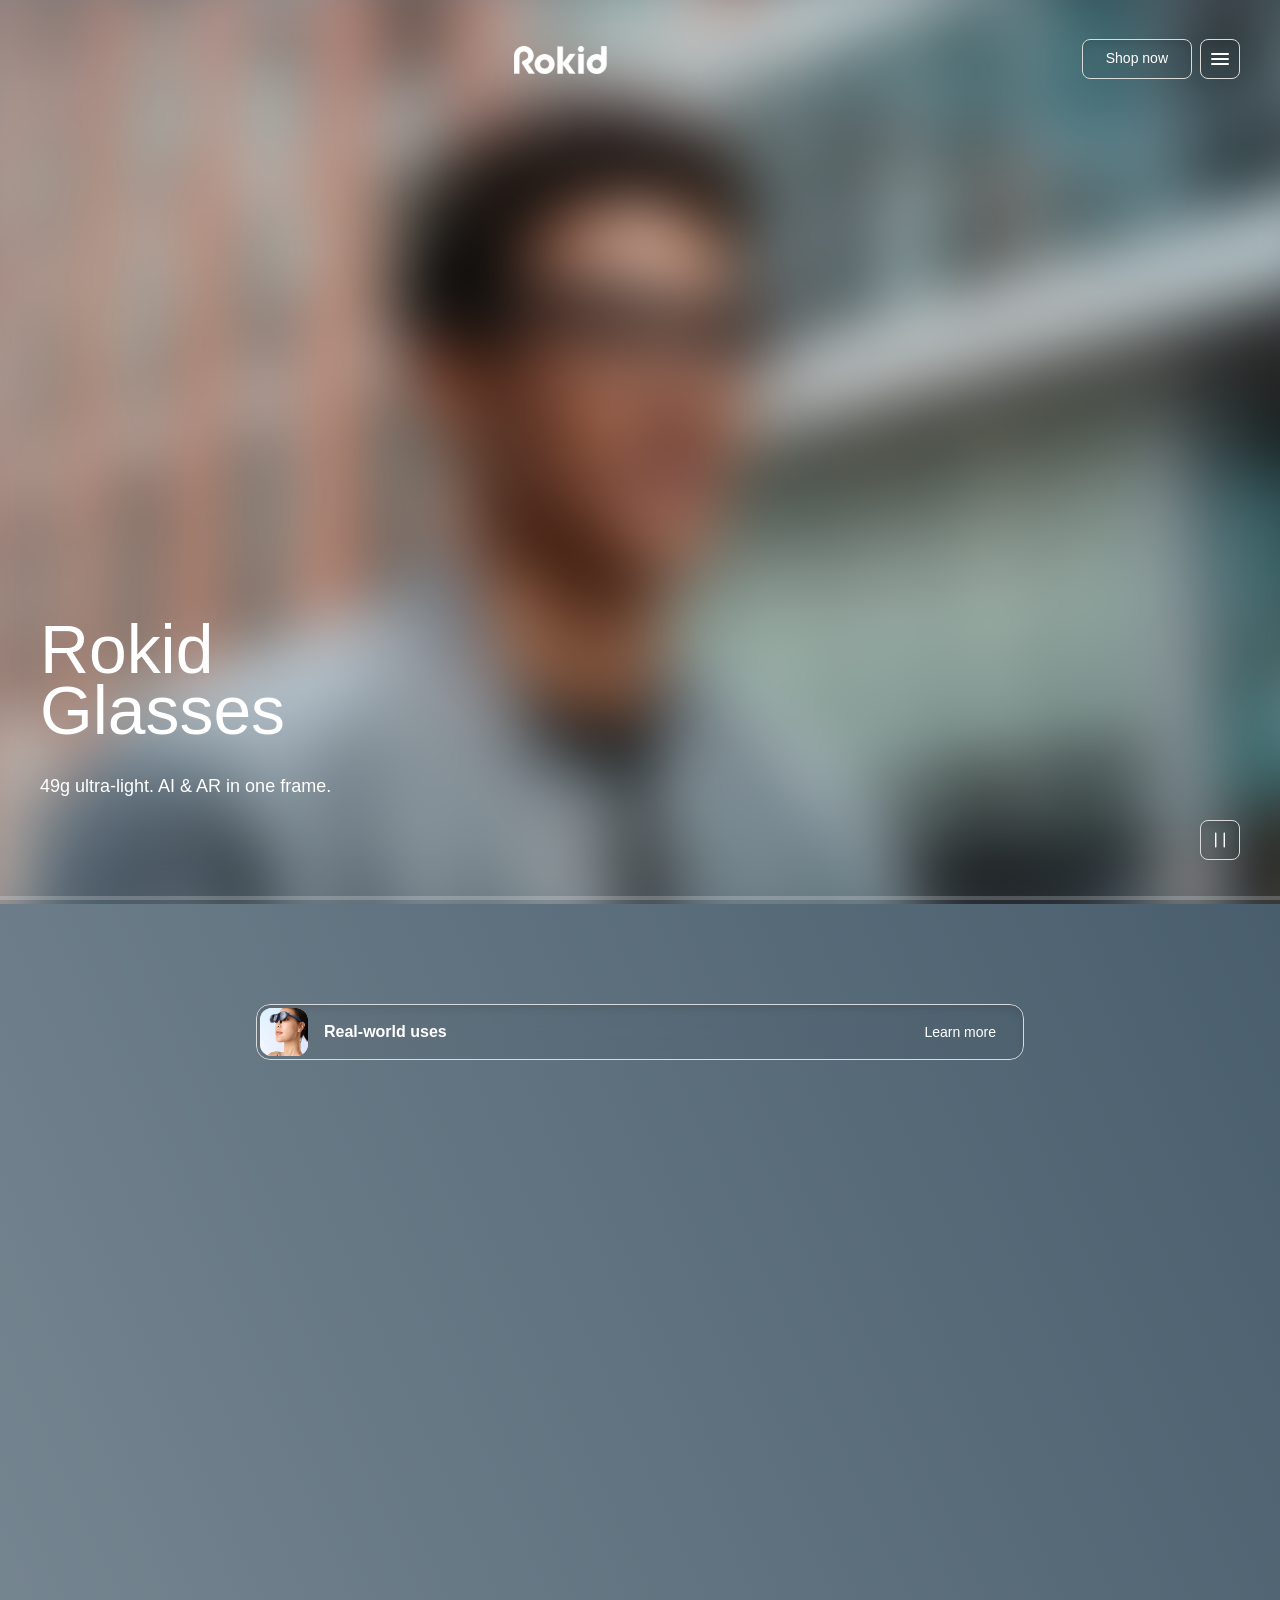
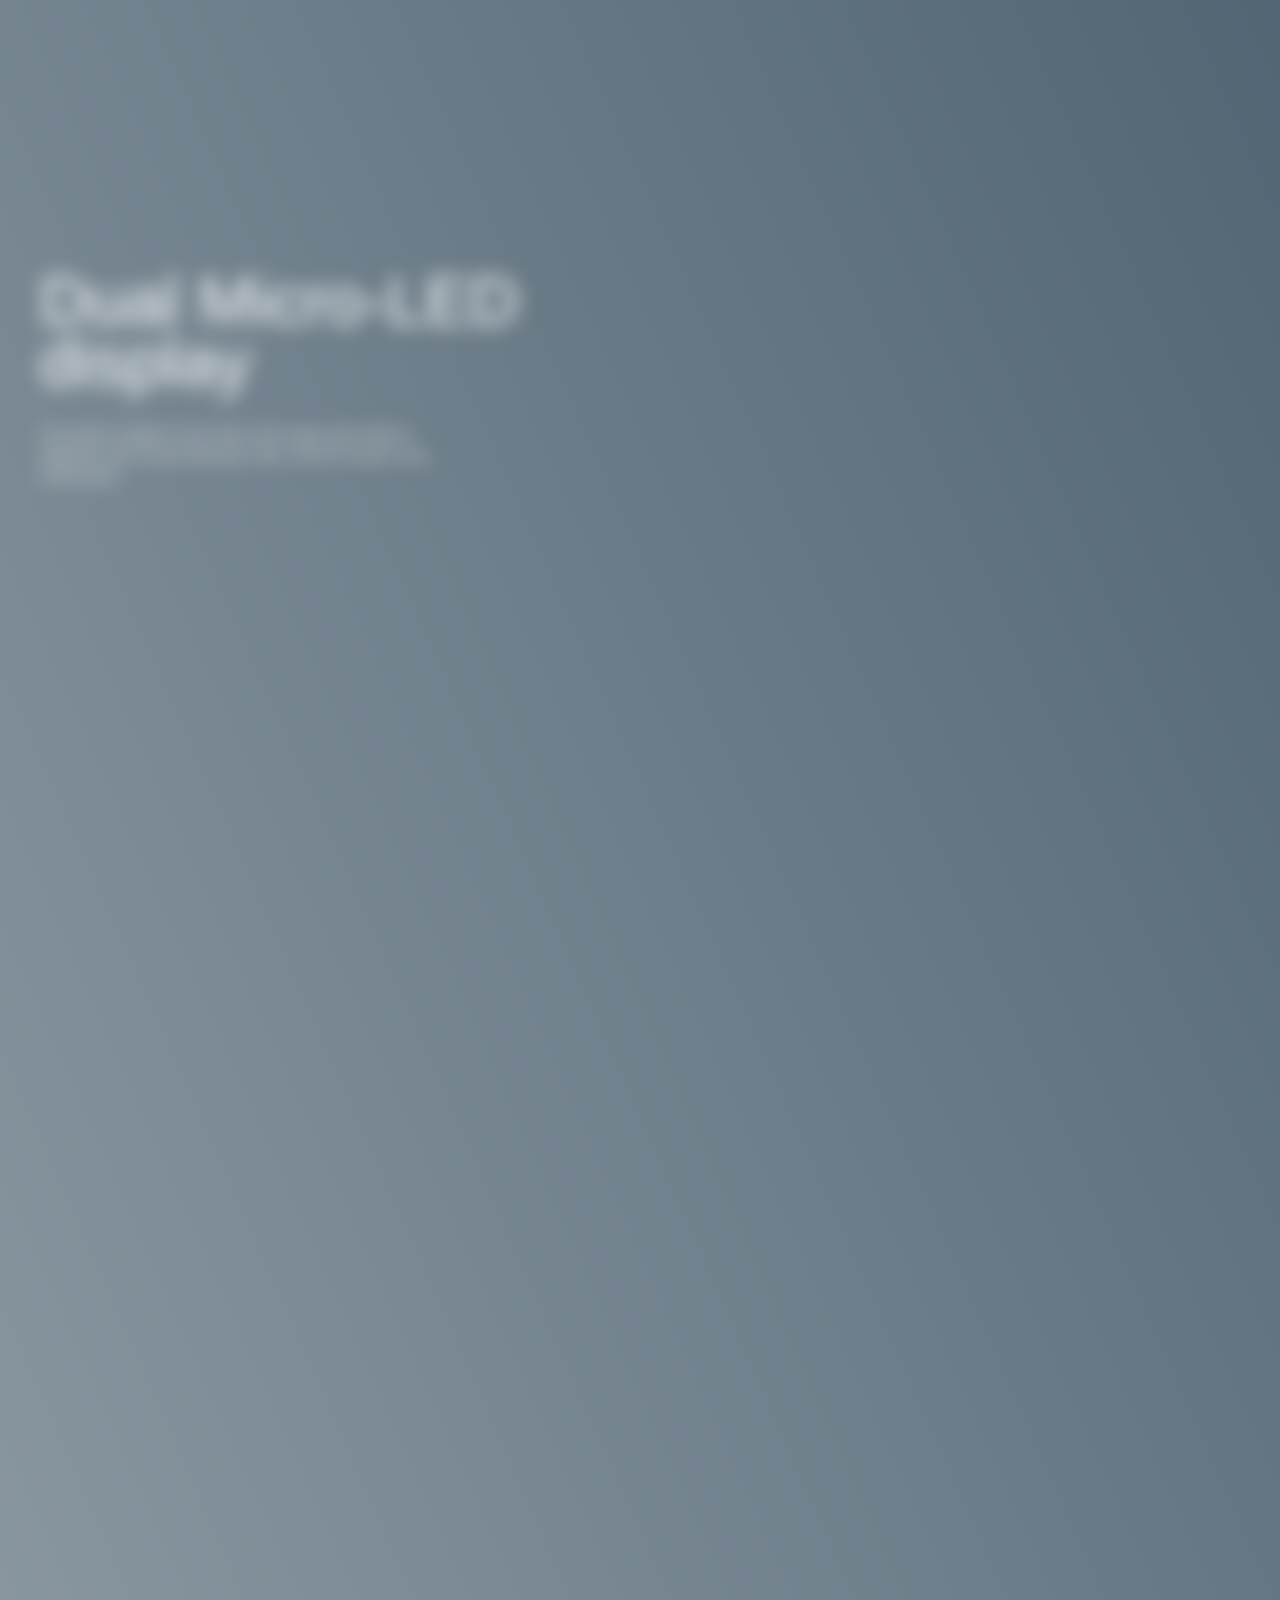
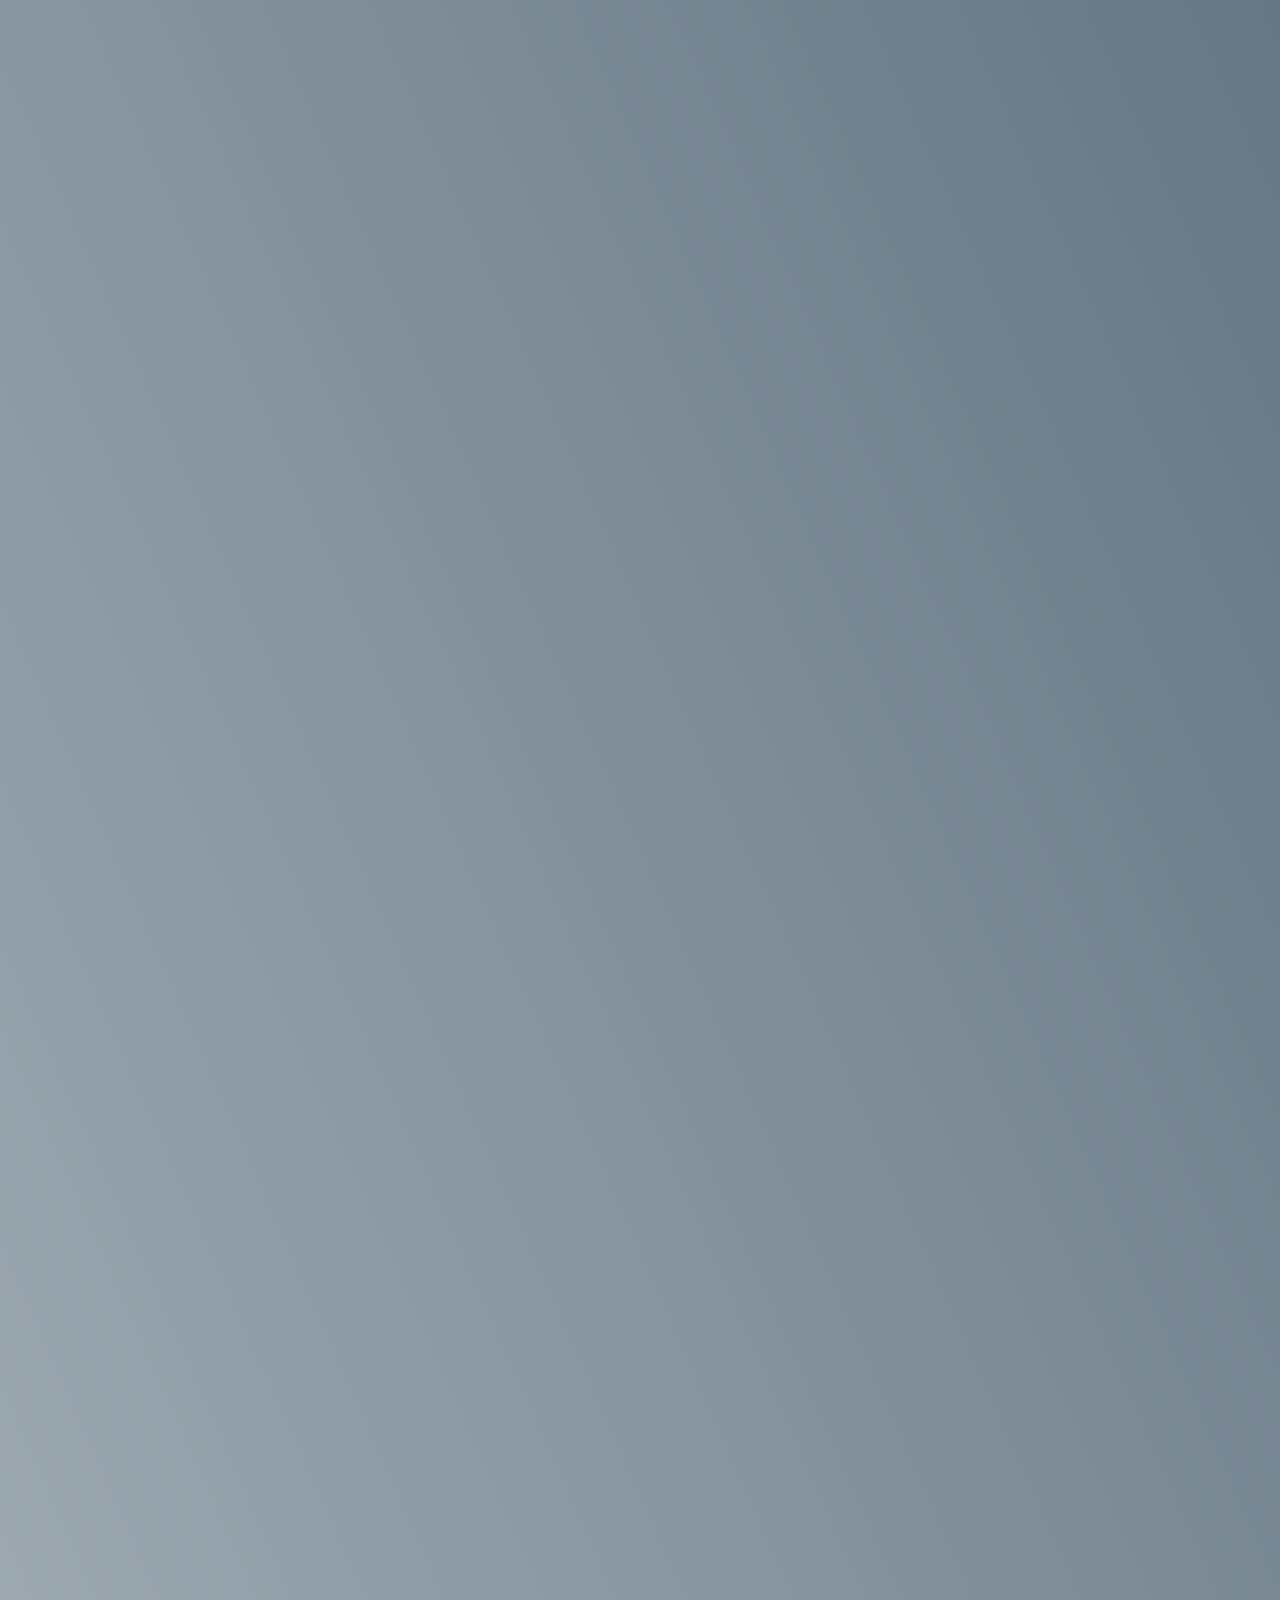
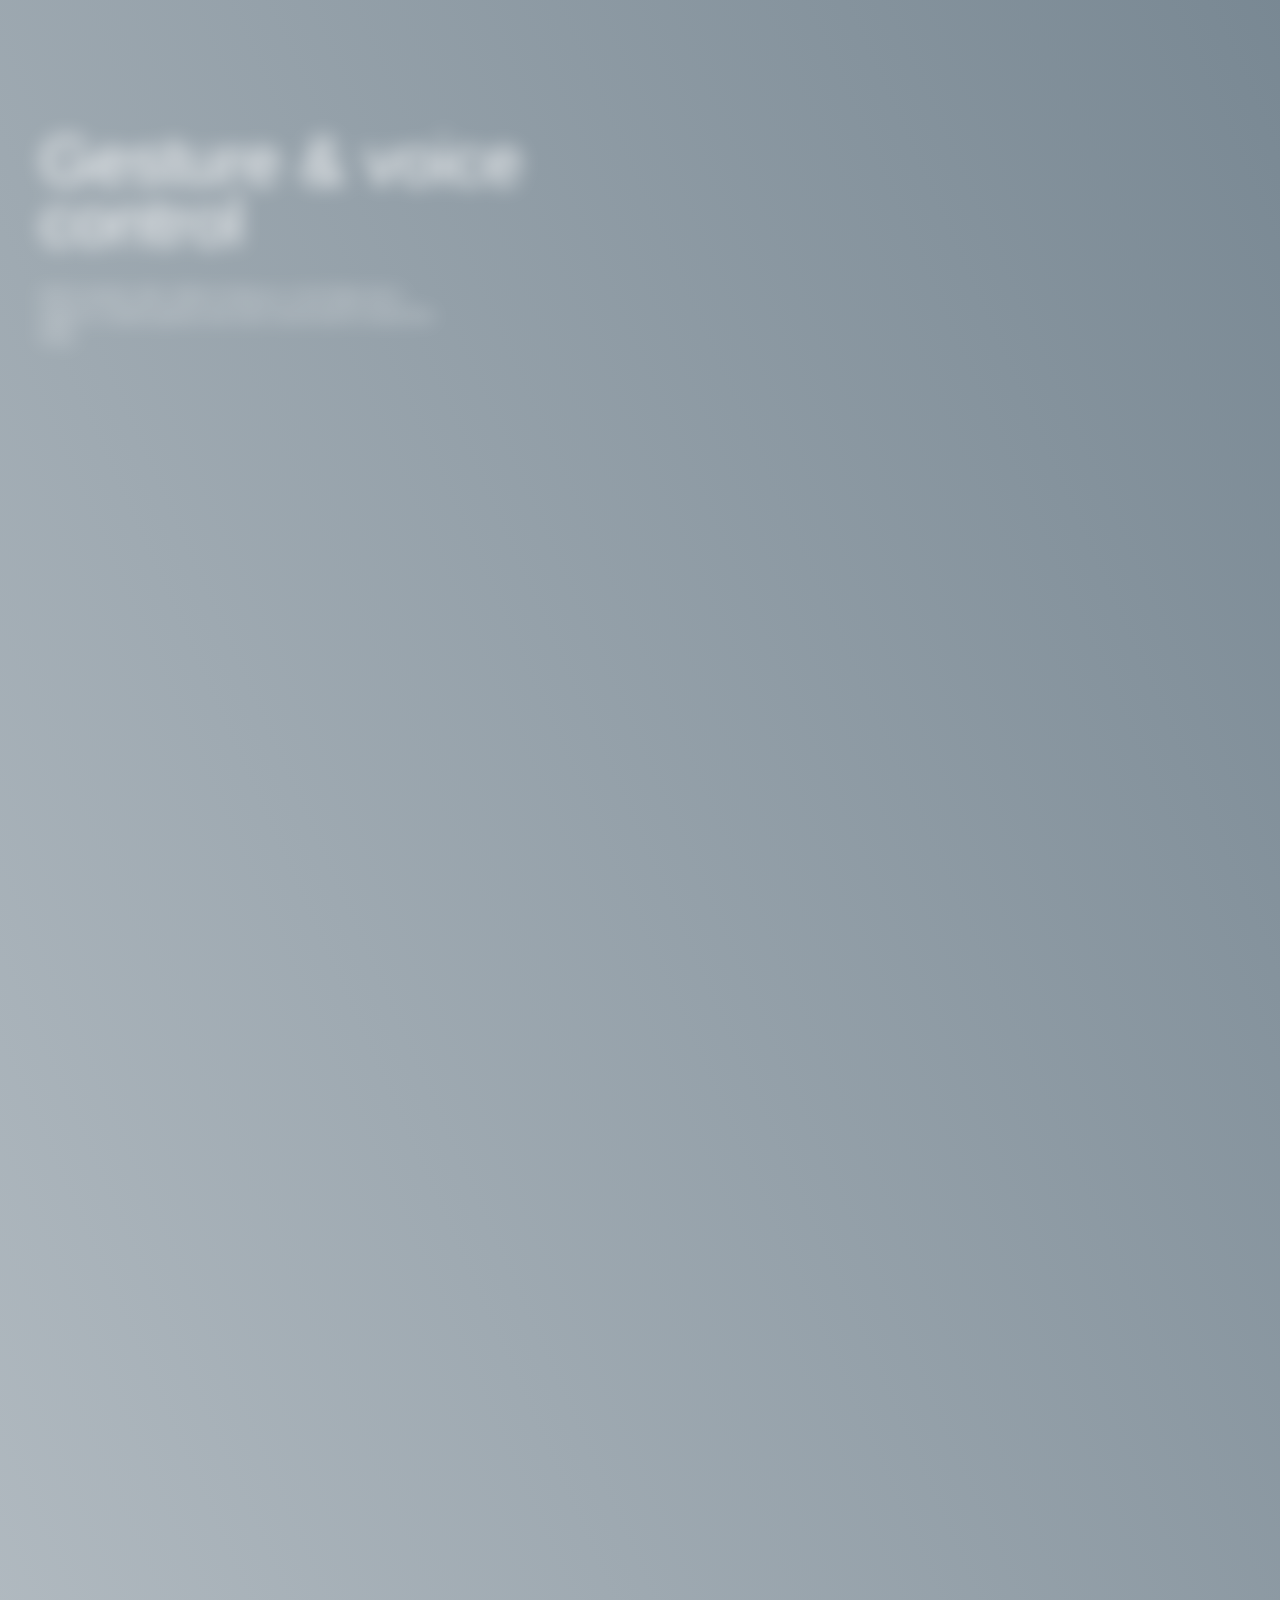
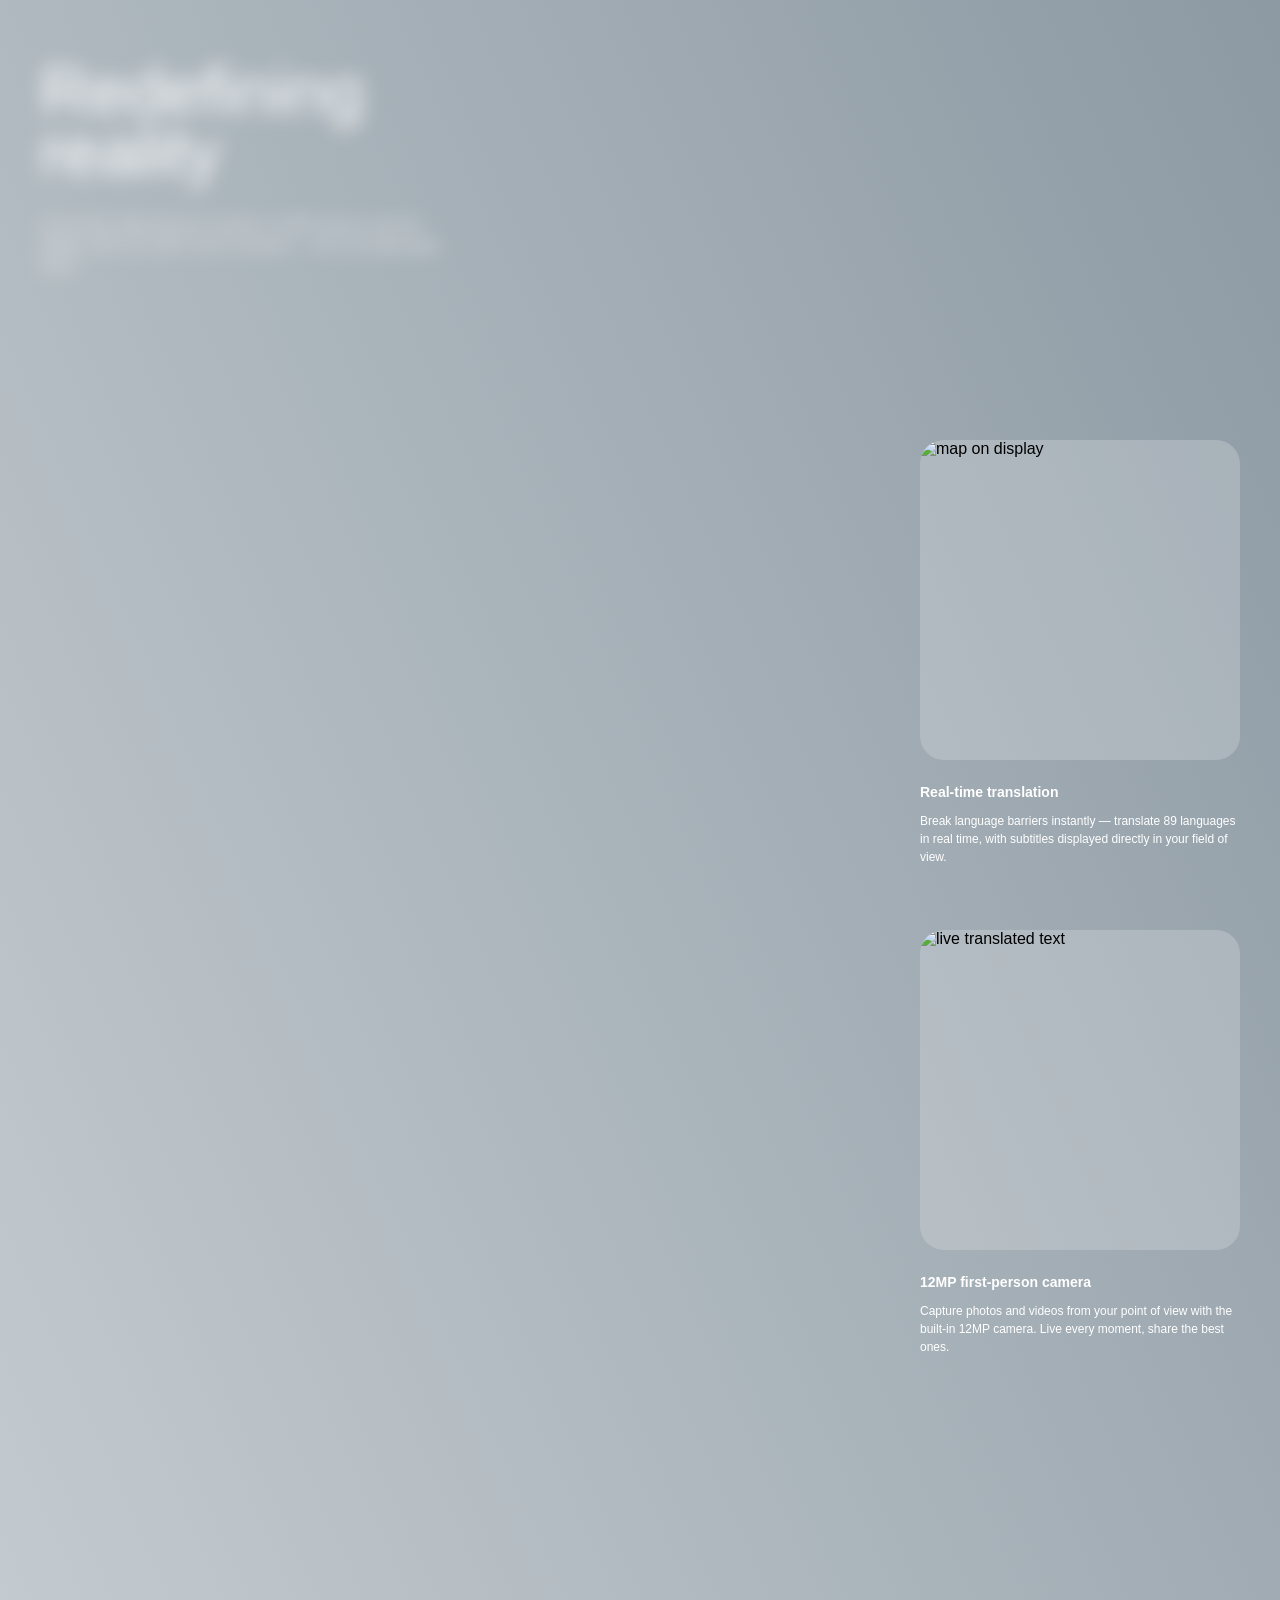
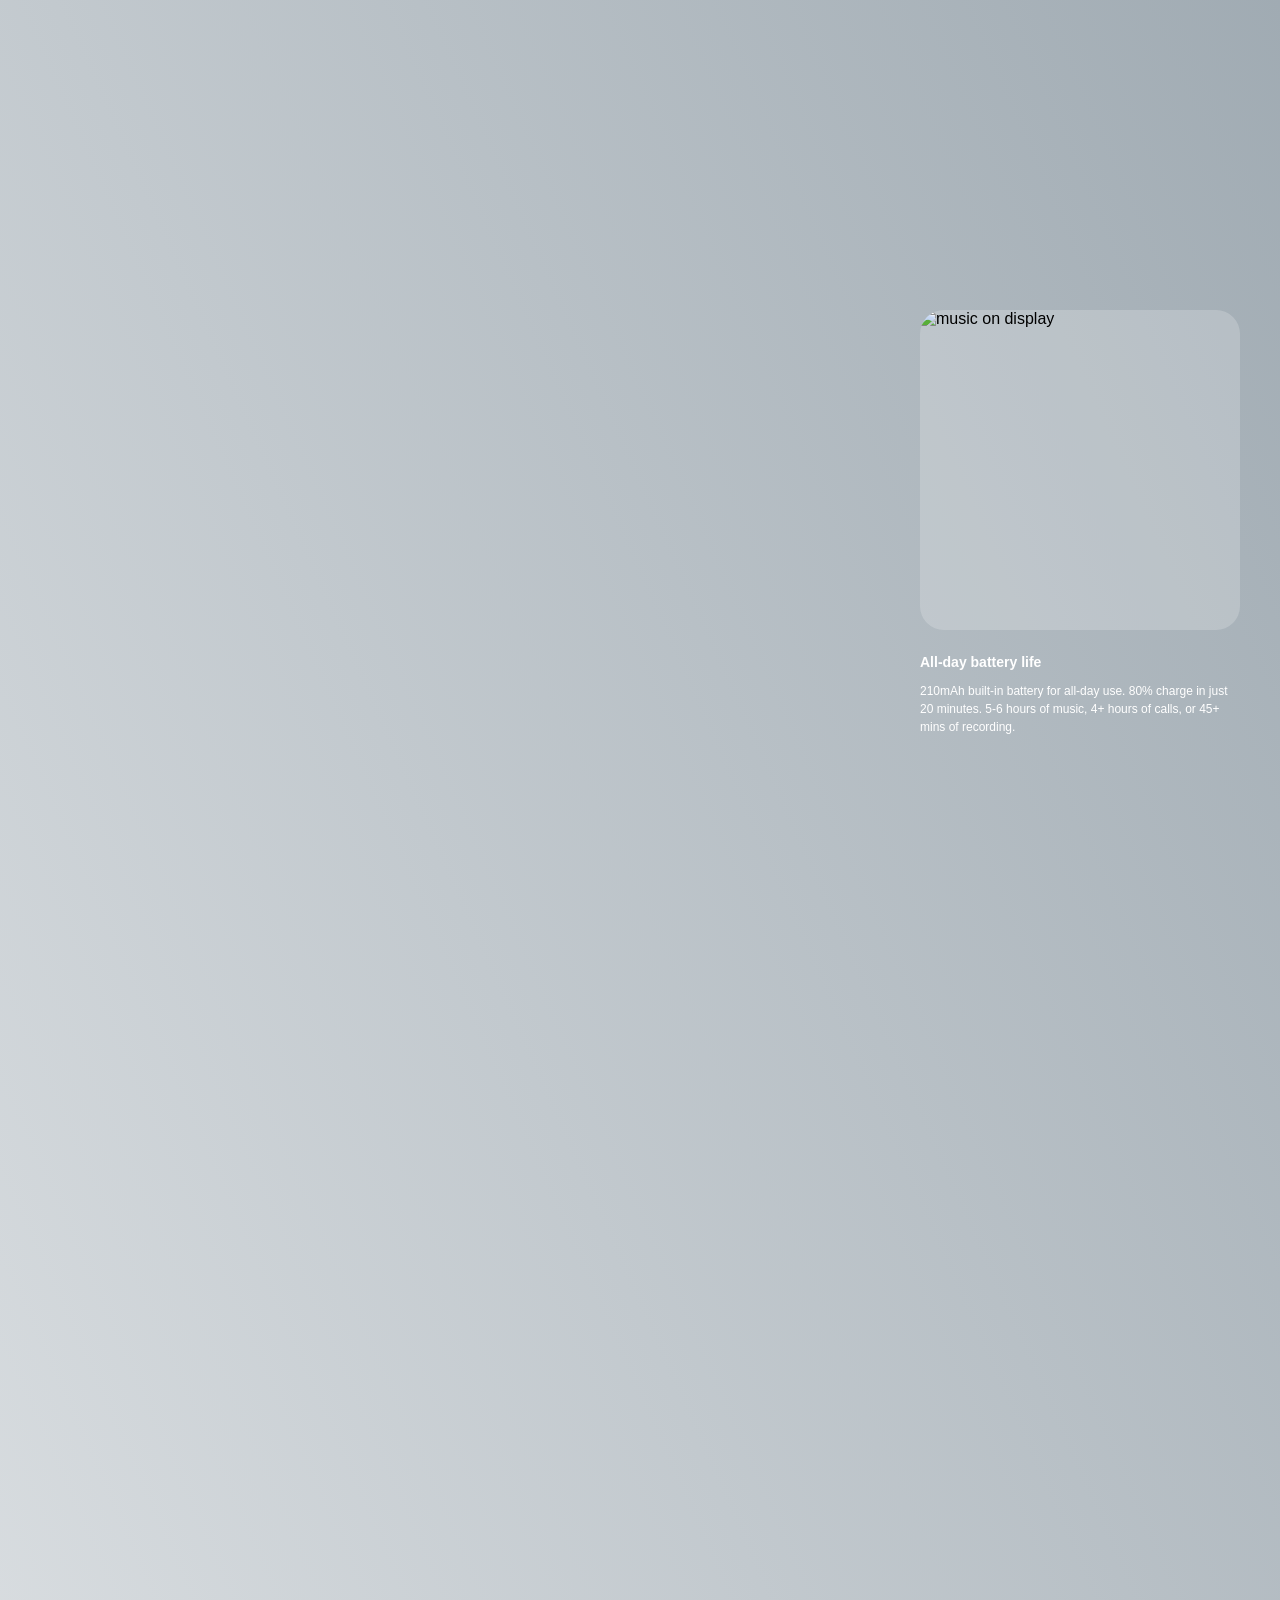
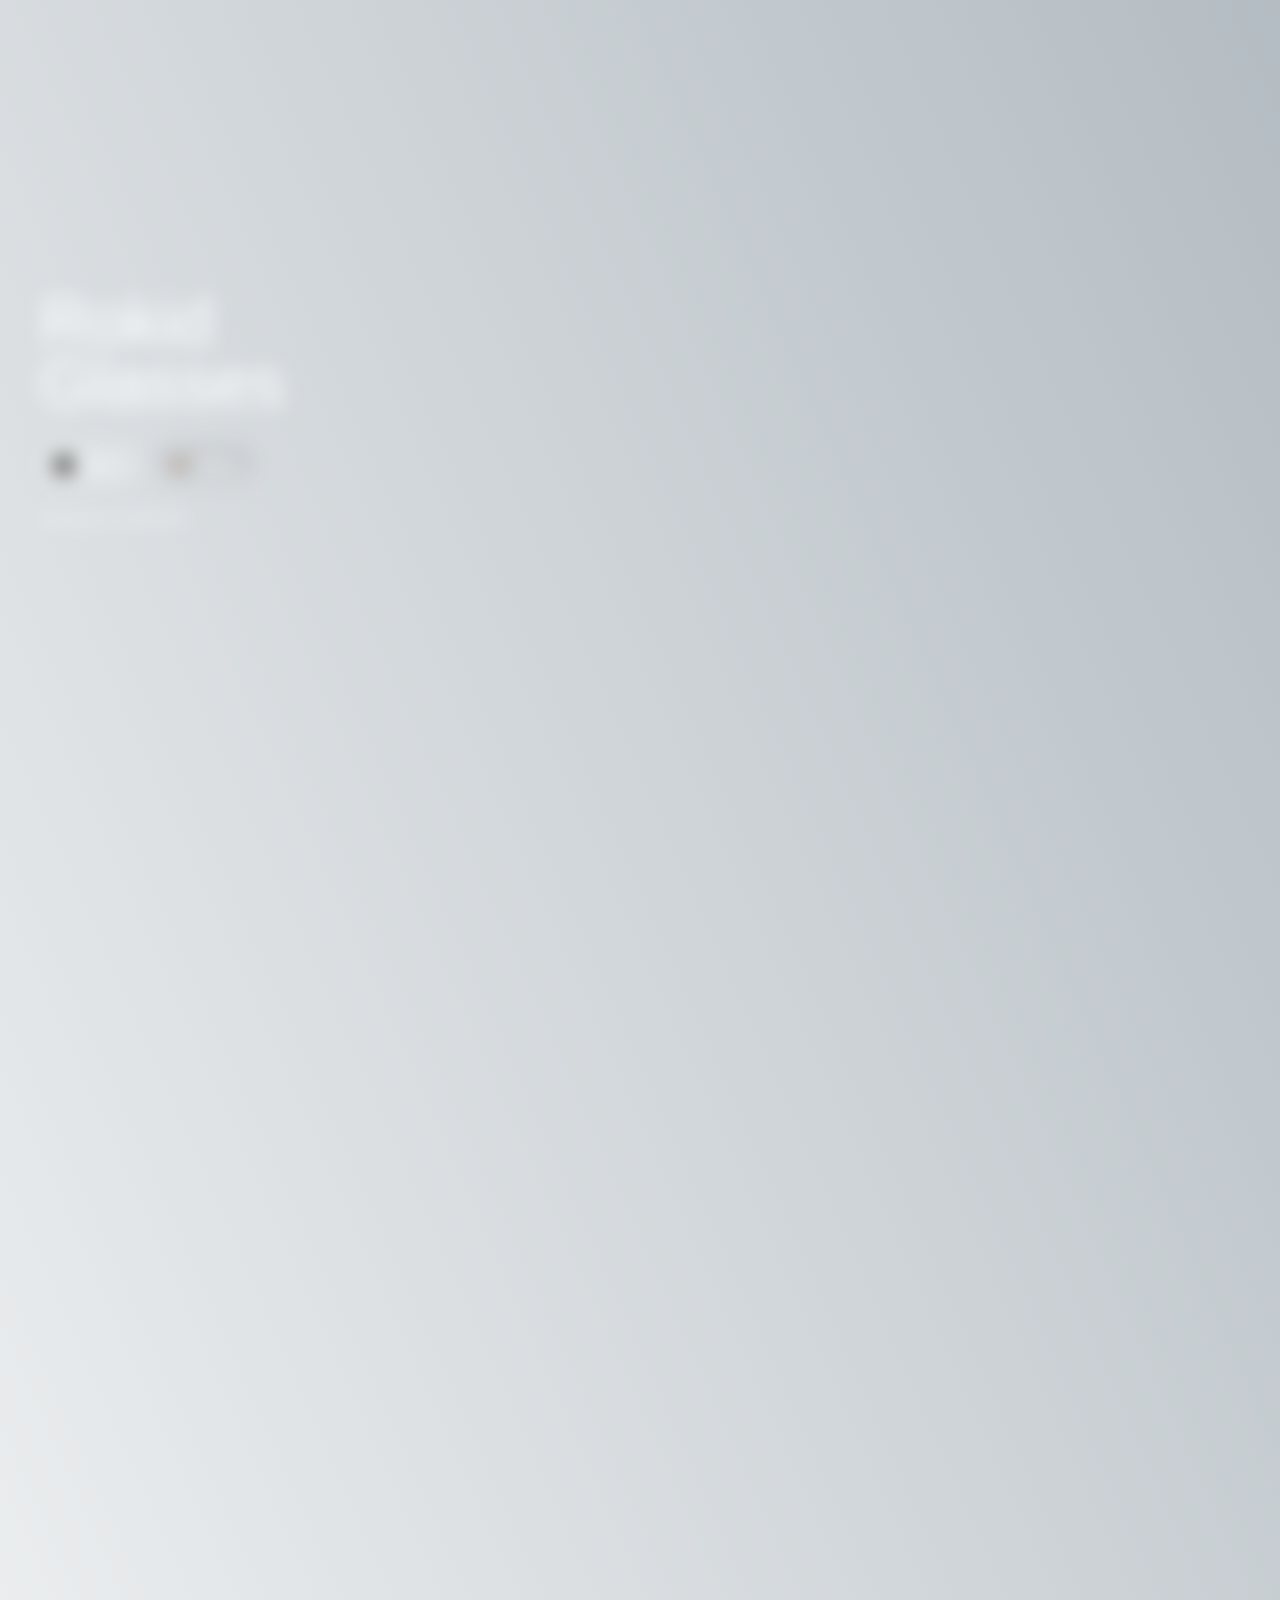
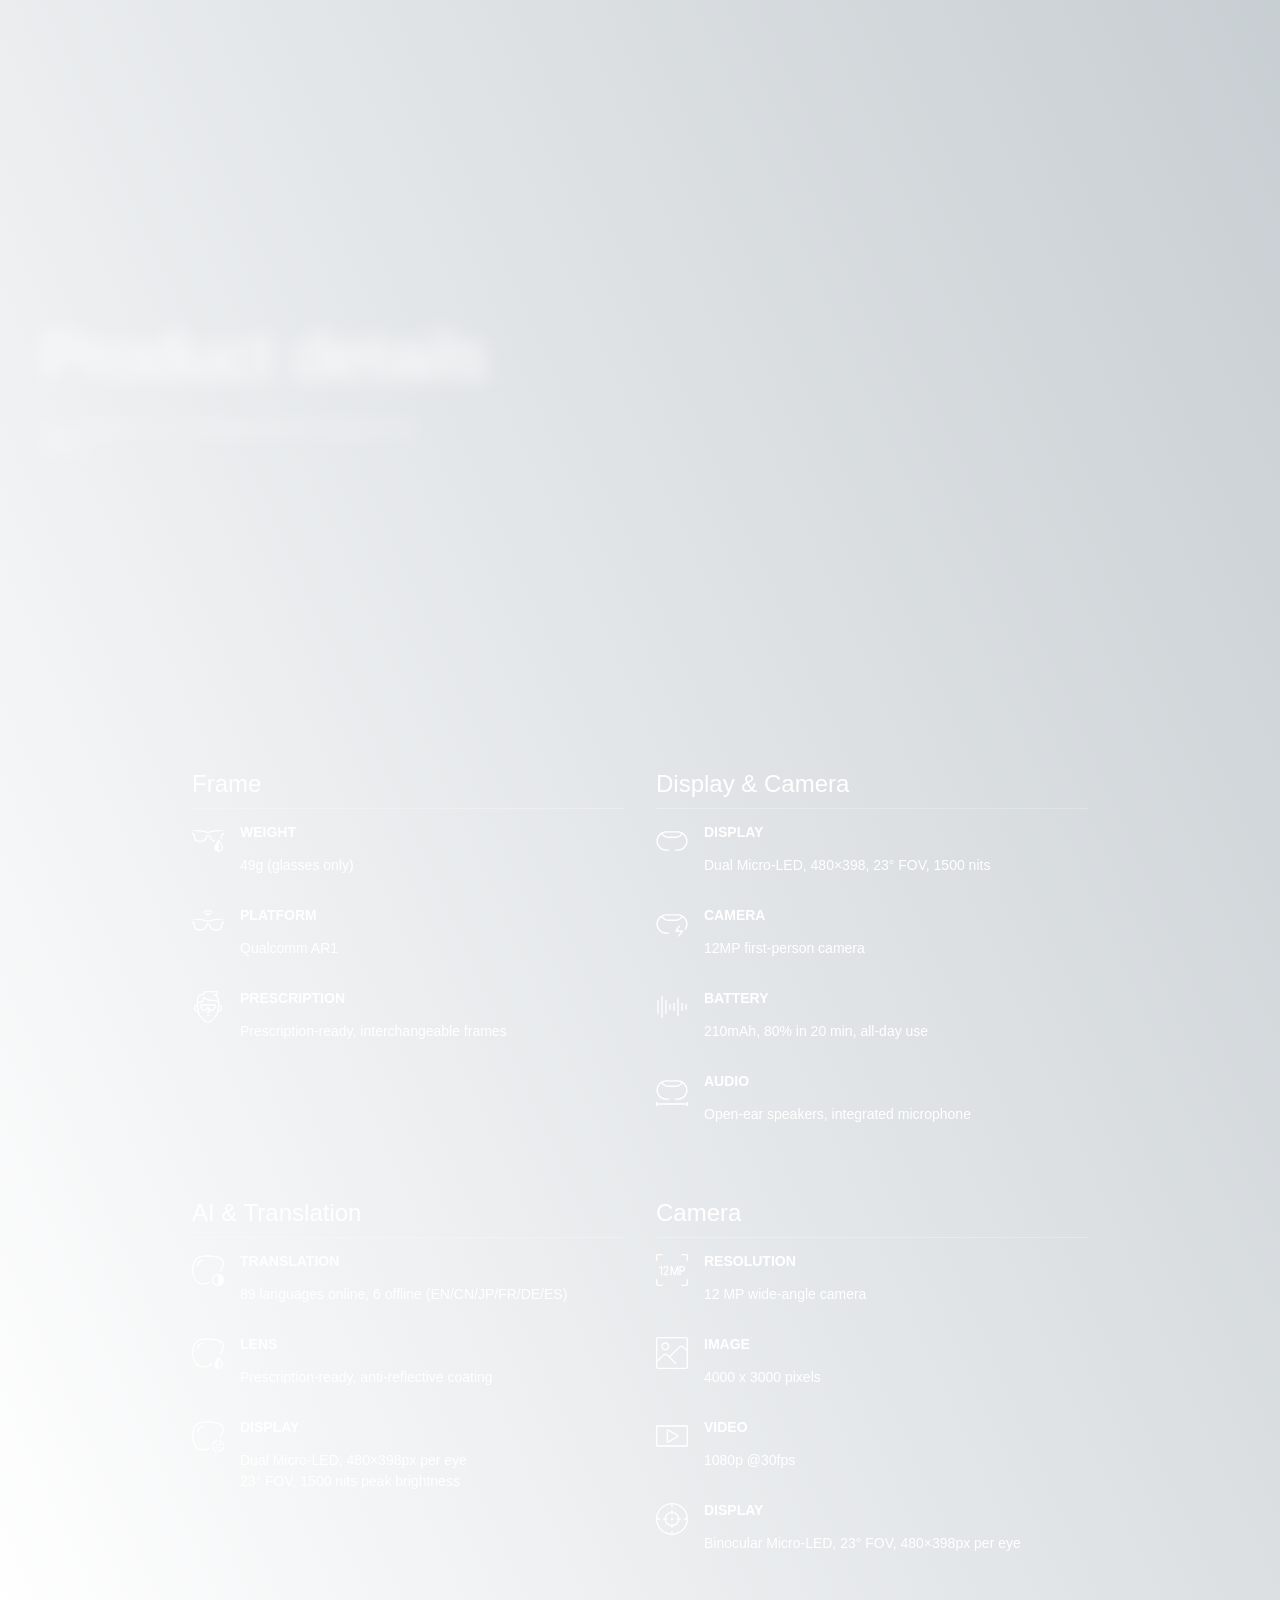
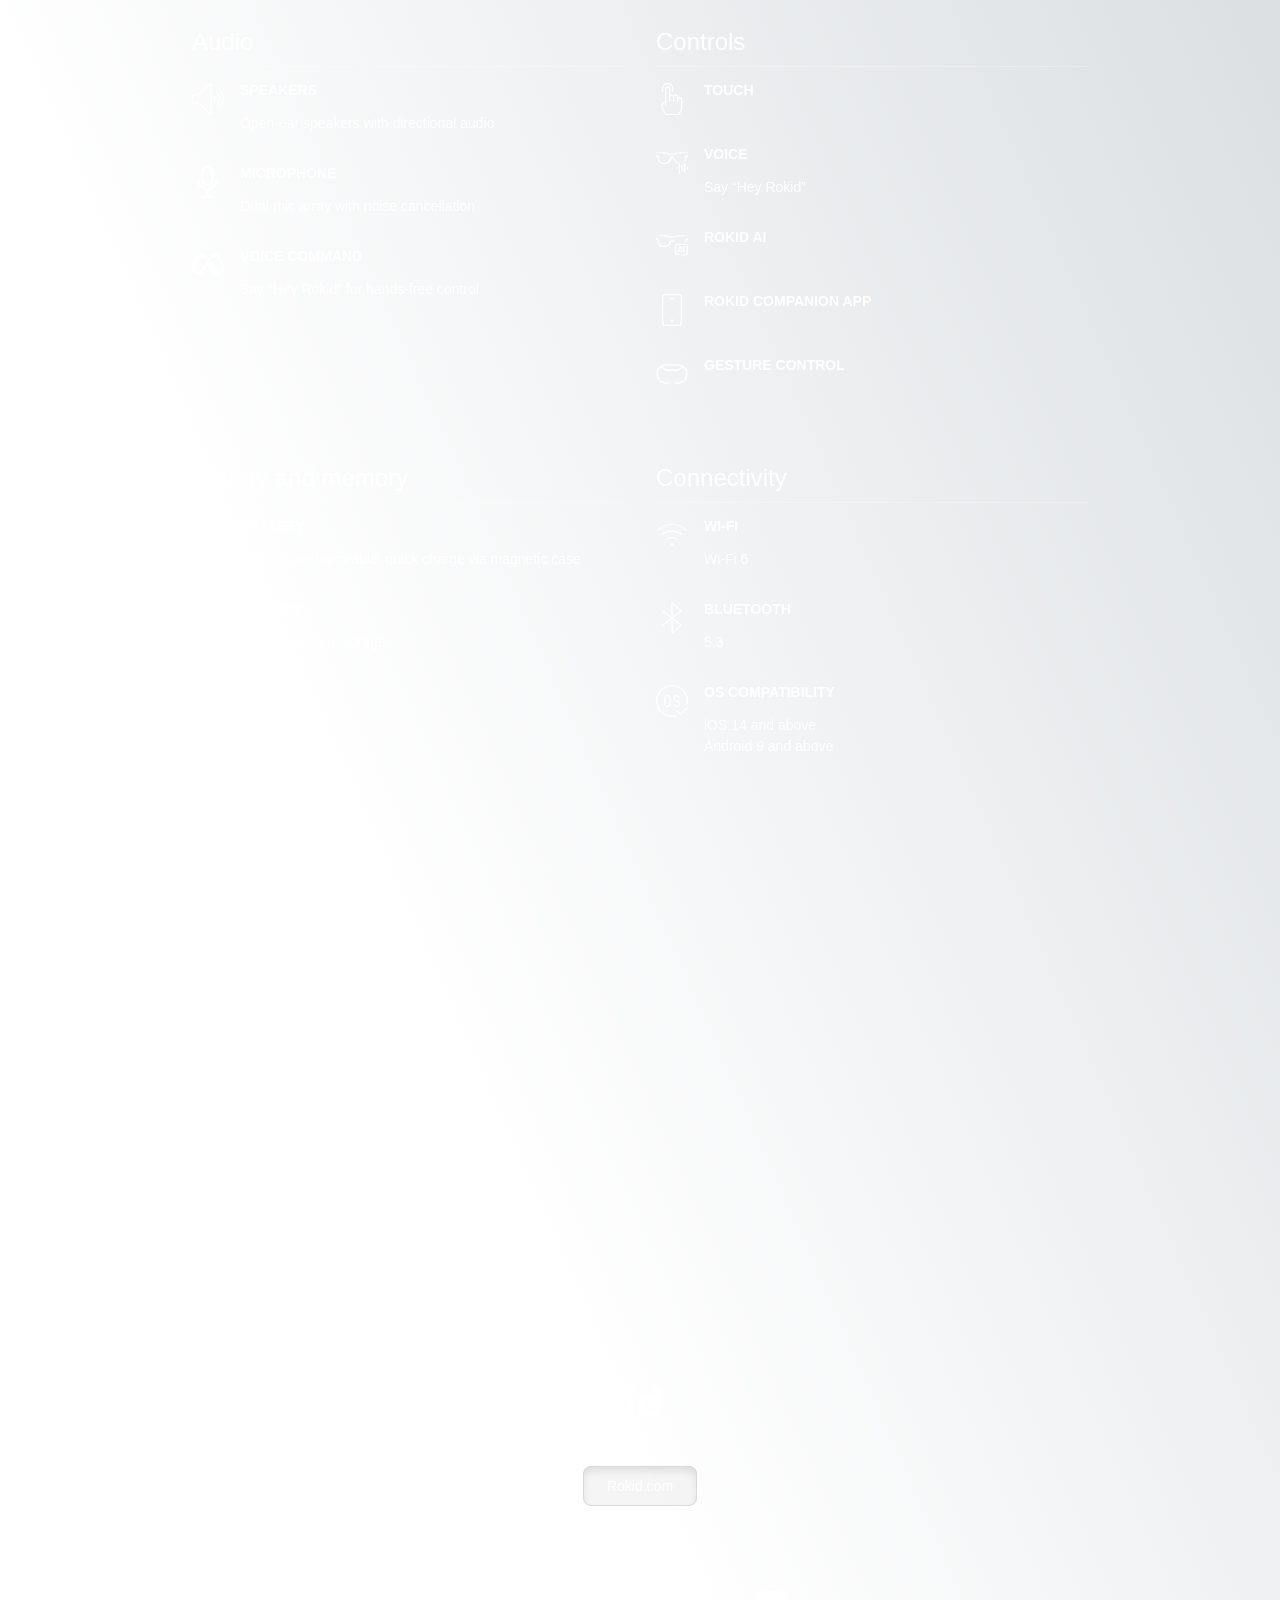
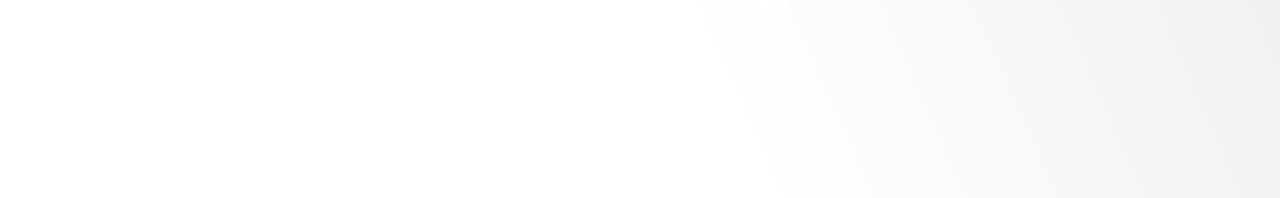
==== commit c40aa496: "Replace text logo with Rokid image logo in nav and footer Co-Authored-By: Claude Opus 4.6 <noreply@a" ====
--- a/rokid.html
+++ b/rokid.html
@@ -27,8 +27,8 @@
       <!-- HEADER -->
       <header>
         <div class="nav__logo__container">
-          <a href="https://global.rokid.com" aria-label="Rokid Homepage" data-tracking-id="Menu_Logo" data-tracking-description="Logo" data-tracked="" style="font-family:'Lato',sans-serif;font-weight:900;font-size:24px;color:#fff;text-decoration:none;letter-spacing:3px;">
-            ROKID
+          <a href="https://global.rokid.com" aria-label="Rokid Homepage" data-tracking-id="Menu_Logo" data-tracking-description="Logo" data-tracked="">
+            <img src="assets copy/imgi_55_Rokid_a1e1f373-712a-4473-aa15-6b1f4fe9ae43_80x@2x.png" alt="Rokid" style="height:28px;width:auto;">
           </a>
         </div>
       
@@ -806,8 +806,8 @@
     
     <footer>
       <div class="footer__container">
-        <div class="footer__logo" style="font-family:'Lato',sans-serif;font-weight:900;font-size:28px;color:#fff;letter-spacing:3px;">
-          ROKID
+        <div class="footer__logo">
+          <img src="assets copy/imgi_55_Rokid_a1e1f373-712a-4473-aa15-6b1f4fe9ae43_80x@2x.png" alt="Rokid" style="height:32px;width:auto;">
         </div>
         <a href="https://global.rokid.com" class="cta" aria-label="Rokid.com" data-tracking-id="Footer_Logo" data-tracking-description="Logo" data-tracked="">Rokid.com </a>
         <div class="footer__socials">
